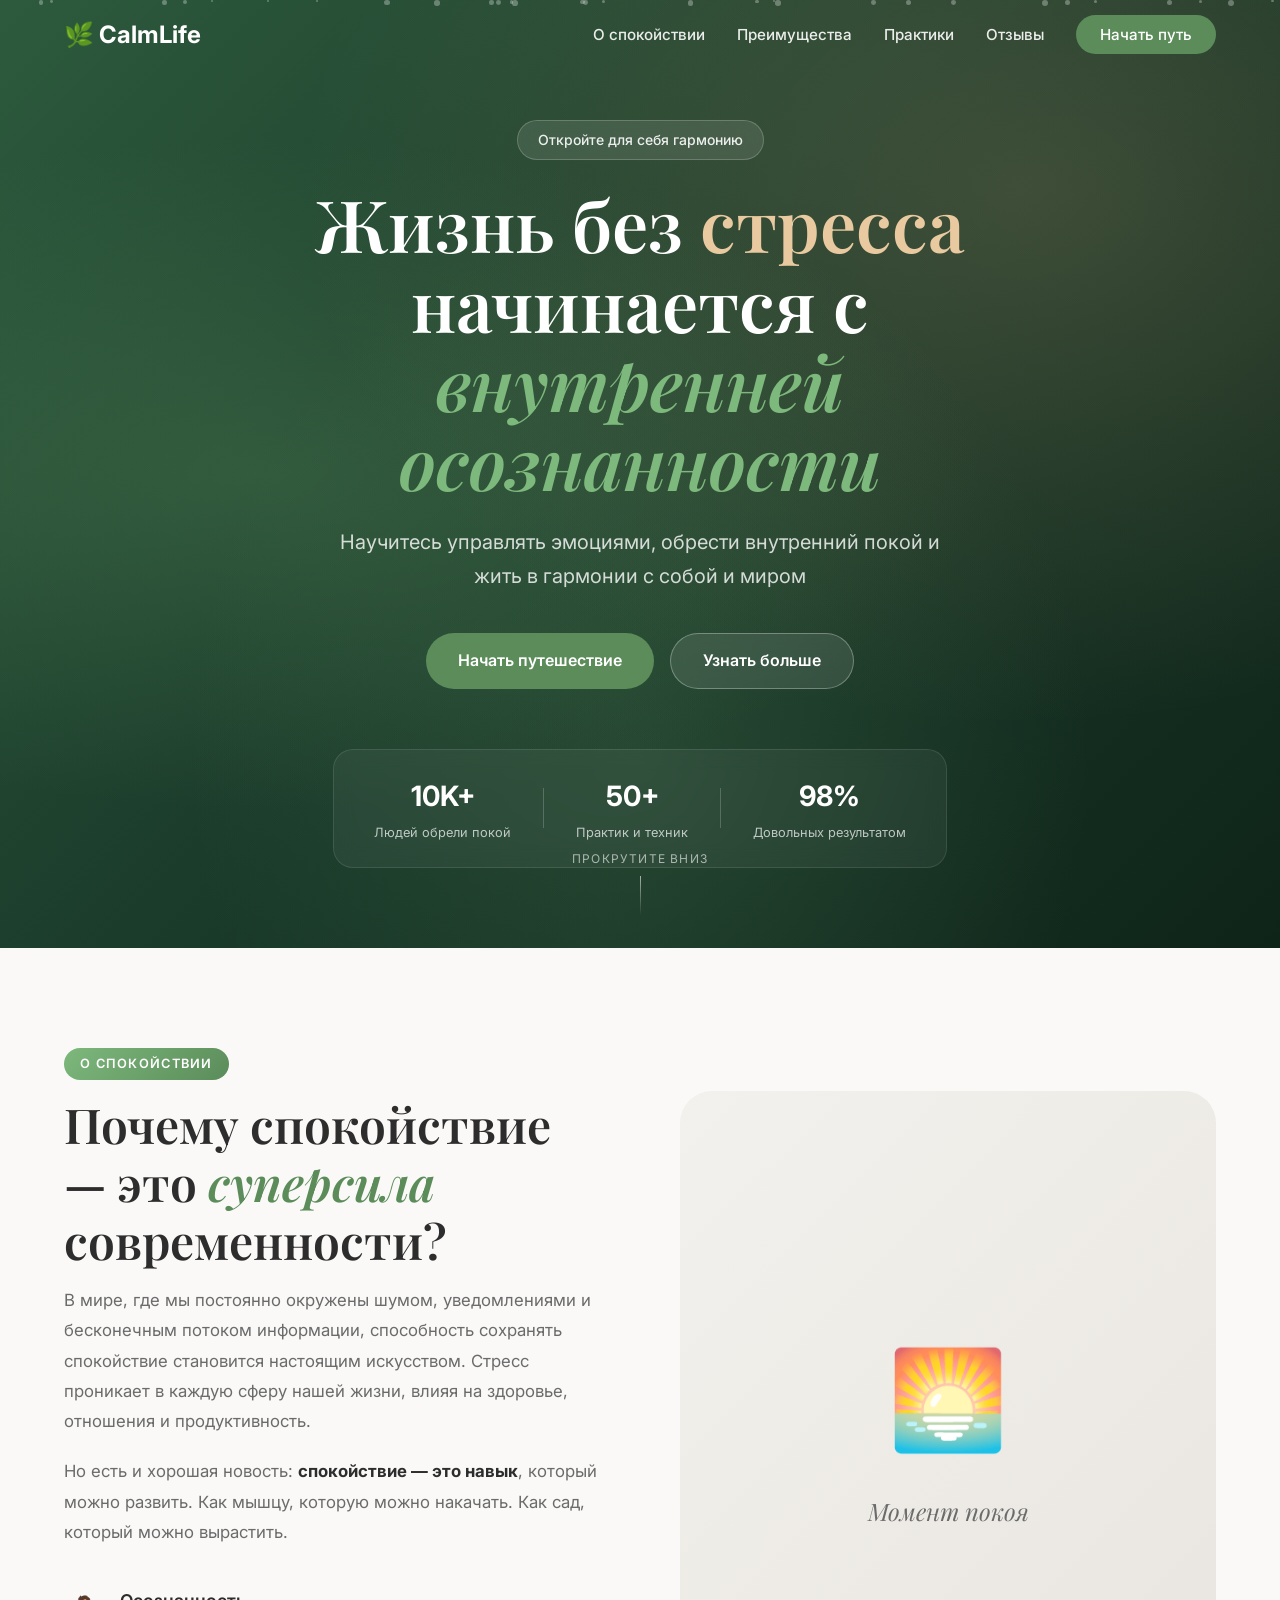
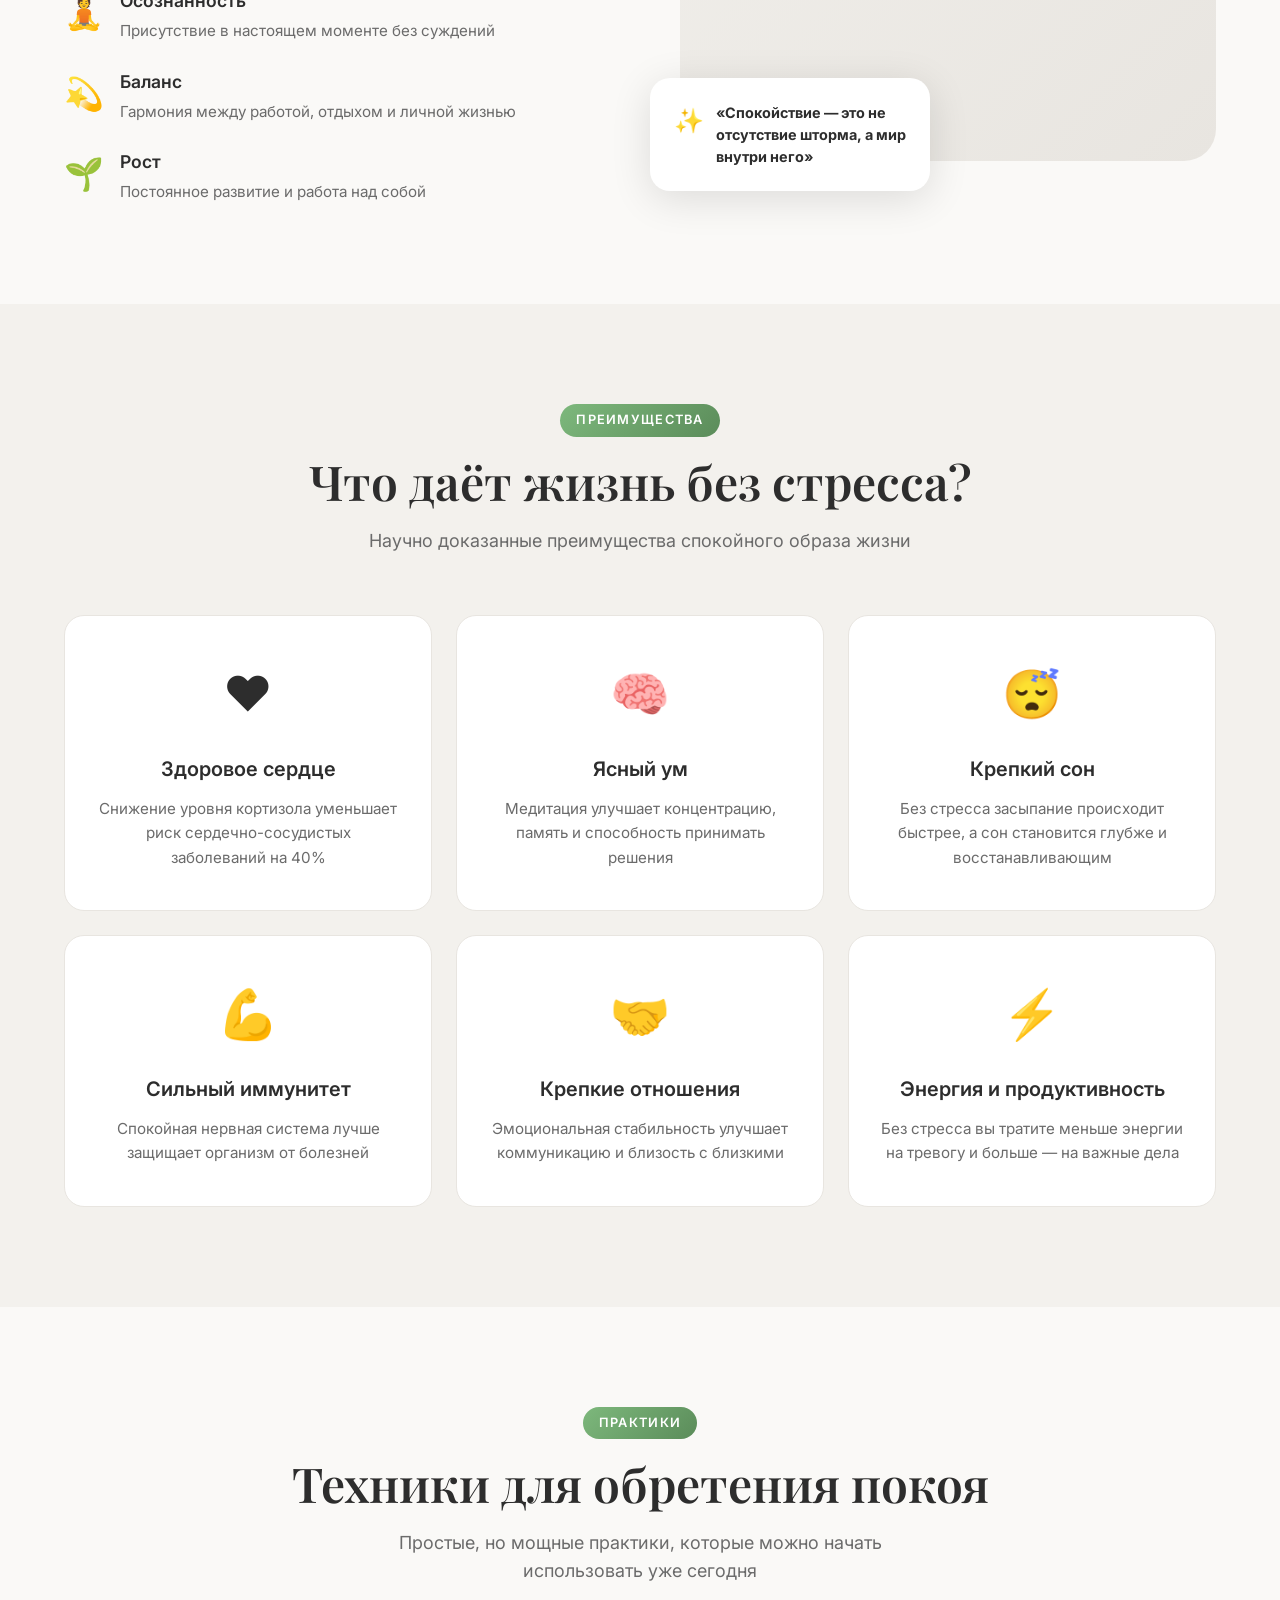
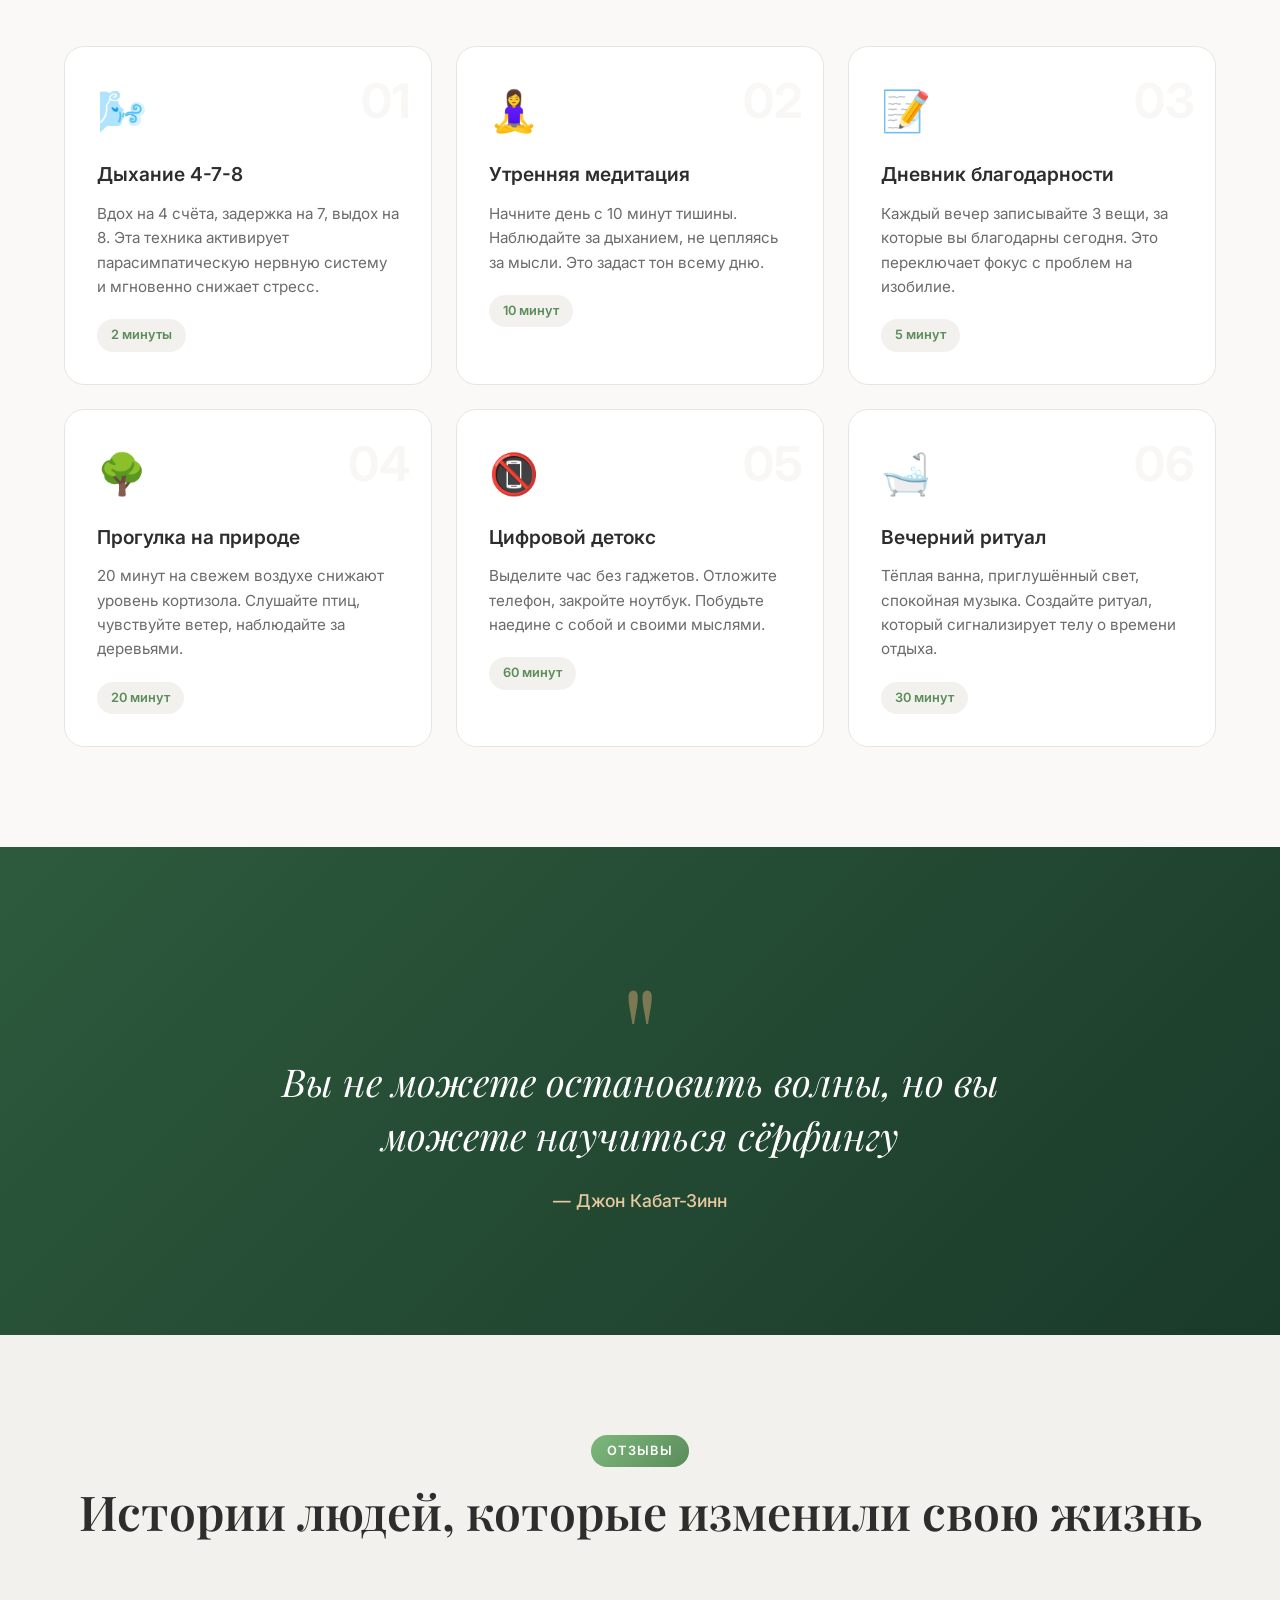
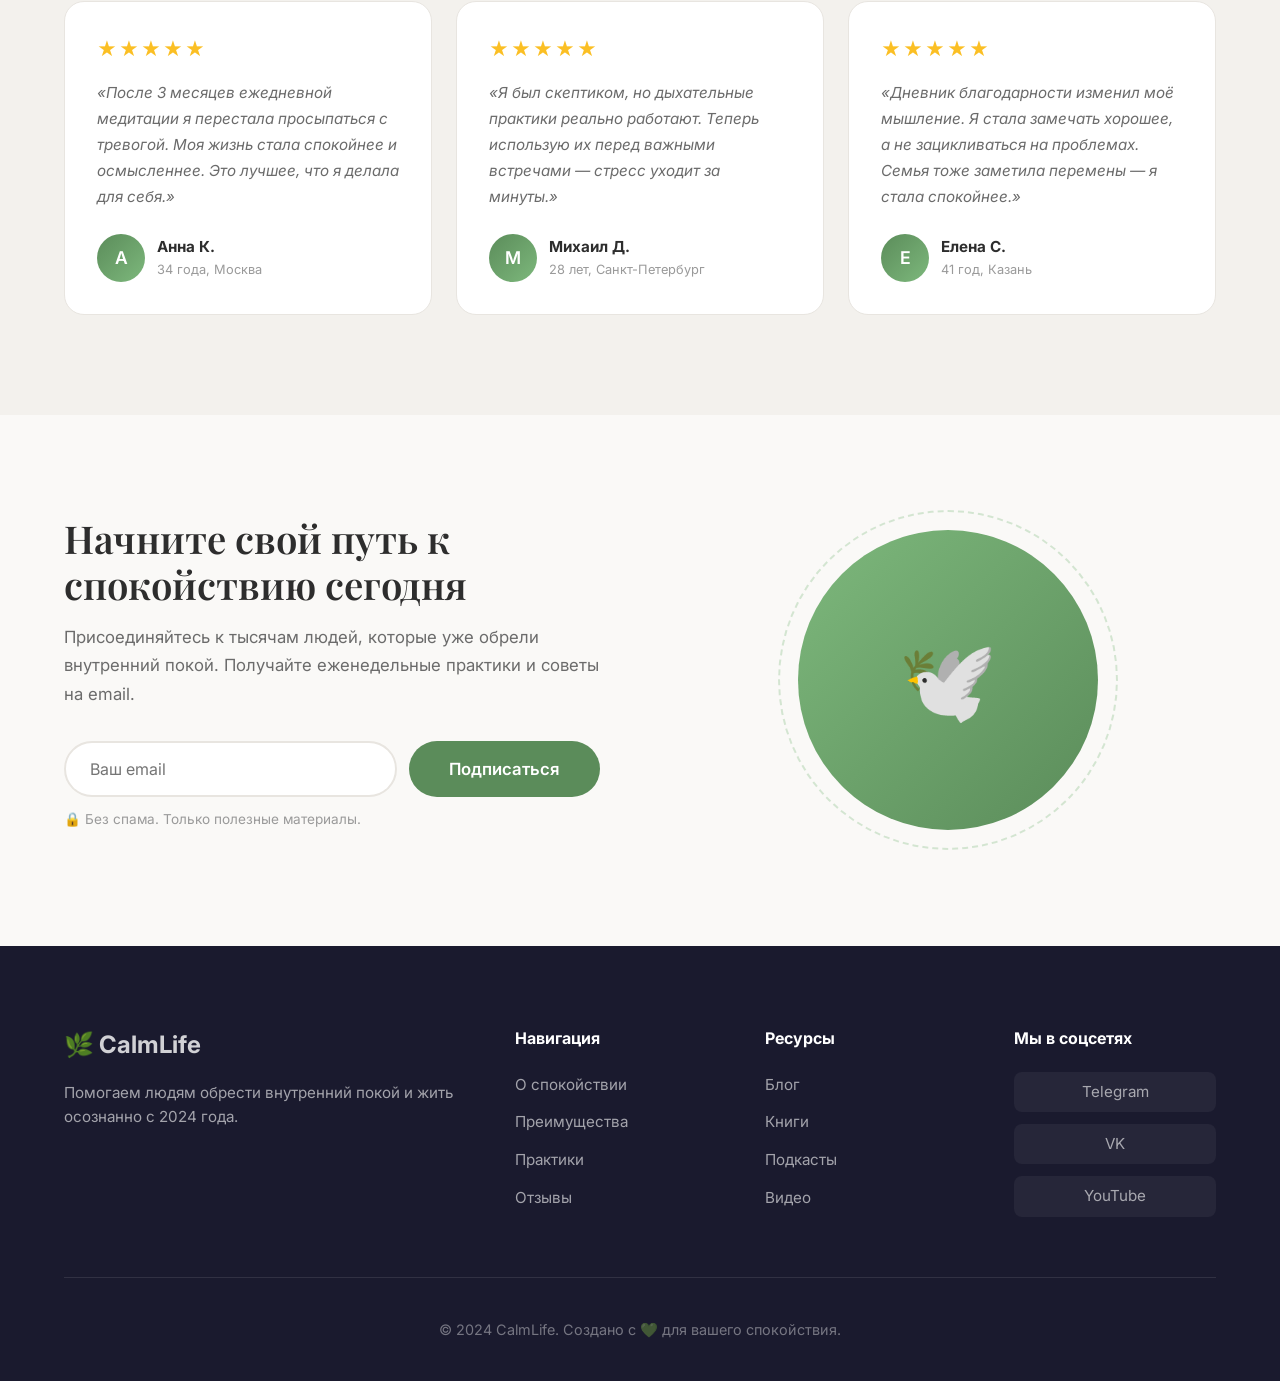
==== index.html @ 8ba7a855 "Initial commit: calm-life landing page" ====
<!DOCTYPE html>
<html lang="ru">
<head>
  <meta charset="UTF-8">
  <meta name="viewport" content="width=device-width, initial-scale=1.0">
  <title>Жизнь без стресса — Путь к спокойствию</title>
  <link rel="preconnect" href="https://fonts.googleapis.com">
  <link rel="preconnect" href="https://fonts.gstatic.com" crossorigin>
  <link href="https://fonts.googleapis.com/css2?family=Inter:wght@300;400;500;600;700&family=Playfair+Display:ital,wght@0,400;0,600;1,400&display=swap" rel="stylesheet">
  <link rel="stylesheet" href="styles.css">
</head>
<body>

  <!-- Hero Section -->
  <header class="hero">
    <div class="hero-bg">
      <div class="hero-gradient"></div>
      <div class="particles" id="particles"></div>
    </div>
    <nav class="nav">
      <div class="nav-container">
        <a href="#" class="nav-logo">🌿 CalmLife</a>
        <ul class="nav-menu">
          <li><a href="#about">О спокойствии</a></li>
          <li><a href="#benefits">Преимущества</a></li>
          <li><a href="#practices">Практики</a></li>
          <li><a href="#testimonials">Отзывы</a></li>
          <li><a href="#contact" class="nav-cta">Начать путь</a></li>
        </ul>
        <button class="nav-toggle" id="navToggle">
          <span></span>
          <span></span>
          <span></span>
        </button>
      </div>
    </nav>
    <div class="hero-content">
      <div class="hero-badge">Откройте для себя гармонию</div>
      <h1 class="hero-title">
        Жизнь без <span class="hero-title-accent">стресса</span><br>
        начинается с <span class="hero-title-italic">внутренней осознанности</span>
      </h1>
      <p class="hero-subtitle">
        Научитесь управлять эмоциями, обрести внутренний покой и жить в гармонии с собой и миром
      </p>
      <div class="hero-actions">
        <a href="#practices" class="btn btn-primary">Начать путешествие</a>
        <a href="#about" class="btn btn-secondary">Узнать больше</a>
      </div>
      <div class="hero-stats">
        <div class="hero-stat">
          <div class="hero-stat-number">10K+</div>
          <div class="hero-stat-label">Людей обрели покой</div>
        </div>
        <div class="hero-stat-divider"></div>
        <div class="hero-stat">
          <div class="hero-stat-number">50+</div>
          <div class="hero-stat-label">Практик и техник</div>
        </div>
        <div class="hero-stat-divider"></div>
        <div class="hero-stat">
          <div class="hero-stat-number">98%</div>
          <div class="hero-stat-label">Довольных результатом</div>
        </div>
      </div>
    </div>
    <div class="hero-scroll">
      <span>Прокрутите вниз</span>
      <div class="hero-scroll-line"></div>
    </div>
  </header>

  <!-- About Section -->
  <section class="section about" id="about">
    <div class="container">
      <div class="about-grid">
        <div class="about-content">
          <div class="section-badge">О спокойствии</div>
          <h2 class="section-title">Почему спокойствие — это <em>суперсила</em> современности?</h2>
          <p class="about-text">
            В мире, где мы постоянно окружены шумом, уведомлениями и бесконечным потоком информации, 
            способность сохранять спокойствие становится настоящим искусством. Стресс проникает в каждую 
            сферу нашей жизни, влияя на здоровье, отношения и продуктивность.
          </p>
          <p class="about-text">
            Но есть и хорошая новость: <strong>спокойствие — это навык</strong>, который можно развить. 
            Как мышцу, которую можно накачать. Как сад, который можно вырастить.
          </p>
          <div class="about-features">
            <div class="about-feature">
              <div class="about-feature-icon">🧘</div>
              <div class="about-feature-text">
                <h4>Осознанность</h4>
                <p>Присутствие в настоящем моменте без суждений</p>
              </div>
            </div>
            <div class="about-feature">
              <div class="about-feature-icon">💫</div>
              <div class="about-feature-text">
                <h4>Баланс</h4>
                <p>Гармония между работой, отдыхом и личной жизнью</p>
              </div>
            </div>
            <div class="about-feature">
              <div class="about-feature-icon">🌱</div>
              <div class="about-feature-text">
                <h4>Рост</h4>
                <p>Постоянное развитие и работа над собой</p>
              </div>
            </div>
          </div>
        </div>
        <div class="about-visual">
          <div class="about-image-placeholder">
            <div class="about-image-inner">
              <span class="about-image-emoji">🌅</span>
              <span class="about-image-text">Момент покоя</span>
            </div>
          </div>
          <div class="about-float-card">
            <div class="about-float-icon">✨</div>
            <div class="about-float-text">
              <strong>«Спокойствие — это не отсутствие шторма, а мир внутри него»</strong>
            </div>
          </div>
        </div>
      </div>
    </div>
  </section>

  <!-- Benefits Section -->
  <section class="section benefits" id="benefits">
    <div class="container">
      <div class="section-header">
        <div class="section-badge">Преимущества</div>
        <h2 class="section-title">Что даёт жизнь без стресса?</h2>
        <p class="section-subtitle">
          Научно доказанные преимущества спокойного образа жизни
        </p>
      </div>
      <div class="benefits-grid">
        <div class="benefit-card">
          <div class="benefit-icon">❤️</div>
          <h3 class="benefit-title">Здоровое сердце</h3>
          <p class="benefit-text">
            Снижение уровня кортизола уменьшает риск сердечно-сосудистых заболеваний на 40%
          </p>
        </div>
        <div class="benefit-card">
          <div class="benefit-icon">🧠</div>
          <h3 class="benefit-title">Ясный ум</h3>
          <p class="benefit-text">
            Медитация улучшает концентрацию, память и способность принимать решения
          </p>
        </div>
        <div class="benefit-card">
          <div class="benefit-icon">😴</div>
          <h3 class="benefit-title">Крепкий сон</h3>
          <p class="benefit-text">
            Без стресса засыпание происходит быстрее, а сон становится глубже и восстанавливающим
          </p>
        </div>
        <div class="benefit-card">
          <div class="benefit-icon">💪</div>
          <h3 class="benefit-title">Сильный иммунитет</h3>
          <p class="benefit-text">
            Спокойная нервная система лучше защищает организм от болезней
          </p>
        </div>
        <div class="benefit-card">
          <div class="benefit-icon">🤝</div>
          <h3 class="benefit-title">Крепкие отношения</h3>
          <p class="benefit-text">
            Эмоциональная стабильность улучшает коммуникацию и близость с близкими
          </p>
        </div>
        <div class="benefit-card">
          <div class="benefit-icon">⚡</div>
          <h3 class="benefit-title">Энергия и продуктивность</h3>
          <p class="benefit-text">
            Без стресса вы тратите меньше энергии на тревогу и больше — на важные дела
          </p>
        </div>
      </div>
    </div>
  </section>

  <!-- Practices Section -->
  <section class="section practices" id="practices">
    <div class="container">
      <div class="section-header">
        <div class="section-badge">Практики</div>
        <h2 class="section-title">Техники для обретения покоя</h2>
        <p class="section-subtitle">
          Простые, но мощные практики, которые можно начать использовать уже сегодня
        </p>
      </div>
      <div class="practices-grid">
        <div class="practice-card">
          <div class="practice-number">01</div>
          <div class="practice-icon">🌬️</div>
          <h3 class="practice-title">Дыхание 4-7-8</h3>
          <p class="practice-text">
            Вдох на 4 счёта, задержка на 7, выдох на 8. 
            Эта техника активирует парасимпатическую нервную систему и мгновенно снижает стресс.
          </p>
          <div class="practice-tag">2 минуты</div>
        </div>
        <div class="practice-card">
          <div class="practice-number">02</div>
          <div class="practice-icon">🧘‍♀️</div>
          <h3 class="practice-title">Утренняя медитация</h3>
          <p class="practice-text">
            Начните день с 10 минут тишины. Наблюдайте за дыханием, не цепляясь за мысли. 
            Это задаст тон всему дню.
          </p>
          <div class="practice-tag">10 минут</div>
        </div>
        <div class="practice-card">
          <div class="practice-number">03</div>
          <div class="practice-icon">📝</div>
          <h3 class="practice-title">Дневник благодарности</h3>
          <p class="practice-text">
            Каждый вечер записывайте 3 вещи, за которые вы благодарны сегодня. 
            Это переключает фокус с проблем на изобилие.
          </p>
          <div class="practice-tag">5 минут</div>
        </div>
        <div class="practice-card">
          <div class="practice-number">04</div>
          <div class="practice-icon">🌳</div>
          <h3 class="practice-title">Прогулка на природе</h3>
          <p class="practice-text">
            20 минут на свежем воздухе снижают уровень кортизола. 
            Слушайте птиц, чувствуйте ветер, наблюдайте за деревьями.
          </p>
          <div class="practice-tag">20 минут</div>
        </div>
        <div class="practice-card">
          <div class="practice-number">05</div>
          <div class="practice-icon">📵</div>
          <h3 class="practice-title">Цифровой детокс</h3>
          <p class="practice-text">
            Выделите час без гаджетов. Отложите телефон, закройте ноутбук. 
            Побудьте наедине с собой и своими мыслями.
          </p>
          <div class="practice-tag">60 минут</div>
        </div>
        <div class="practice-card">
          <div class="practice-number">06</div>
          <div class="practice-icon">🛁</div>
          <h3 class="practice-title">Вечерний ритуал</h3>
          <p class="practice-text">
            Тёплая ванна, приглушённый свет, спокойная музыка. 
            Создайте ритуал, который сигнализирует телу о времени отдыха.
          </p>
          <div class="practice-tag">30 минут</div>
        </div>
      </div>
    </div>
  </section>

  <!-- Quote Section -->
  <section class="section quote-section">
    <div class="container">
      <div class="quote-wrapper">
        <div class="quote-mark">"</div>
        <blockquote class="quote-text">
          Вы не можете остановить волны, но вы можете научиться сёрфингу
        </blockquote>
        <div class="quote-author">— Джон Кабат-Зинн</div>
      </div>
    </div>
  </section>

  <!-- Testimonials Section -->
  <section class="section testimonials" id="testimonials">
    <div class="container">
      <div class="section-header">
        <div class="section-badge">Отзывы</div>
        <h2 class="section-title">Истории людей, которые изменили свою жизнь</h2>
      </div>
      <div class="testimonials-grid">
        <div class="testimonial-card">
          <div class="testimonial-stars">★★★★★</div>
          <p class="testimonial-text">
            «После 3 месяцев ежедневной медитации я перестала просыпаться с тревогой. 
            Моя жизнь стала спокойнее и осмысленнее. Это лучшее, что я делала для себя.»
          </p>
          <div class="testimonial-author">
            <div class="testimonial-avatar">А</div>
            <div class="testimonial-info">
              <strong>Анна К.</strong>
              <span>34 года, Москва</span>
            </div>
          </div>
        </div>
        <div class="testimonial-card">
          <div class="testimonial-stars">★★★★★</div>
          <p class="testimonial-text">
            «Я был скептиком, но дыхательные практики реально работают. 
            Теперь использую их перед важными встречами — стресс уходит за минуты.»
          </p>
          <div class="testimonial-author">
            <div class="testimonial-avatar">М</div>
            <div class="testimonial-info">
              <strong>Михаил Д.</strong>
              <span>28 лет, Санкт-Петербург</span>
            </div>
          </div>
        </div>
        <div class="testimonial-card">
          <div class="testimonial-stars">★★★★★</div>
          <p class="testimonial-text">
            «Дневник благодарности изменил моё мышление. Я стала замечать хорошее, 
            а не зацикливаться на проблемах. Семья тоже заметила перемены — я стала спокойнее.»
          </p>
          <div class="testimonial-author">
            <div class="testimonial-avatar">Е</div>
            <div class="testimonial-info">
              <strong>Елена С.</strong>
              <span>41 год, Казань</span>
            </div>
          </div>
        </div>
      </div>
    </div>
  </section>

  <!-- CTA Section -->
  <section class="section cta" id="contact">
    <div class="container">
      <div class="cta-wrapper">
        <div class="cta-content">
          <h2 class="cta-title">Начните свой путь к спокойствию сегодня</h2>
          <p class="cta-text">
            Присоединяйтесь к тысячам людей, которые уже обрели внутренний покой. 
            Получайте еженедельные практики и советы на email.
          </p>
          <form class="cta-form" id="ctaForm">
            <div class="cta-input-group">
              <input type="email" placeholder="Ваш email" required class="cta-input" id="ctaEmail">
              <button type="submit" class="btn btn-primary btn-large">Подписаться</button>
            </div>
            <p class="cta-note">🔒 Без спама. Только полезные материалы.</p>
          </form>
          <div class="cta-success" id="ctaSuccess">
            ✅ Спасибо! Проверьте вашу почту.
          </div>
        </div>
        <div class="cta-visual">
          <div class="cta-circle">
            <div class="cta-circle-inner">🕊️</div>
          </div>
        </div>
      </div>
    </div>
  </section>

  <!-- Footer -->
  <footer class="footer">
    <div class="container">
      <div class="footer-grid">
        <div class="footer-brand">
          <div class="footer-logo">🌿 CalmLife</div>
          <p class="footer-desc">
            Помогаем людям обрести внутренний покой и жить осознанно с 2024 года.
          </p>
        </div>
        <div class="footer-links">
          <h4>Навигация</h4>
          <ul>
            <li><a href="#about">О спокойствии</a></li>
            <li><a href="#benefits">Преимущества</a></li>
            <li><a href="#practices">Практики</a></li>
            <li><a href="#testimonials">Отзывы</a></li>
          </ul>
        </div>
        <div class="footer-links">
          <h4>Ресурсы</h4>
          <ul>
            <li><a href="#">Блог</a></li>
            <li><a href="#">Книги</a></li>
            <li><a href="#">Подкасты</a></li>
            <li><a href="#">Видео</a></li>
          </ul>
        </div>
        <div class="footer-social">
          <h4>Мы в соцсетях</h4>
          <div class="footer-social-links">
            <a href="#" class="social-link">Telegram</a>
            <a href="#" class="social-link">VK</a>
            <a href="#" class="social-link">YouTube</a>
          </div>
        </div>
      </div>
      <div class="footer-bottom">
        <p>© 2024 CalmLife. Создано с 💚 для вашего спокойствия.</p>
      </div>
    </div>
  </footer>

  <script src="script.js"></script>
</body>
</html>
---- styles.css ----
/* ========================================
   CSS Variables & Reset
   ======================================== */
:root {
  --color-bg: #faf9f7;
  --color-bg-alt: #f3f1ed;
  --color-bg-dark: #1a1a2e;
  --color-primary: #5b8c5a;
  --color-primary-light: #7db87c;
  --color-primary-dark: #3d6b3c;
  --color-accent: #d4a574;
  --color-accent-light: #e8c9a0;
  --color-text: #2d2d2d;
  --color-text-light: #6b6b6b;
  --color-text-lighter: #9a9a9a;
  --color-white: #ffffff;
  --color-border: #e8e5e0;
  --shadow-sm: 0 2px 8px rgba(0, 0, 0, 0.06);
  --shadow-md: 0 4px 20px rgba(0, 0, 0, 0.08);
  --shadow-lg: 0 8px 40px rgba(0, 0, 0, 0.12);
  --shadow-xl: 0 20px 60px rgba(0, 0, 0, 0.15);
  --radius-sm: 8px;
  --radius-md: 12px;
  --radius-lg: 20px;
  --radius-xl: 32px;
  --transition: 0.3s cubic-bezier(0.4, 0, 0.2, 1);
  --font-sans: 'Inter', -apple-system, BlinkMacSystemFont, sans-serif;
  --font-serif: 'Playfair Display', Georgia, serif;
}

*, *::before, *::after {
  margin: 0;
  padding: 0;
  box-sizing: border-box;
}

html {
  scroll-behavior: smooth;
  font-size: 16px;
}

body {
  font-family: var(--font-sans);
  color: var(--color-text);
  background: var(--color-bg);
  line-height: 1.6;
  overflow-x: hidden;
  -webkit-font-smoothing: antialiased;
  -moz-osx-font-smoothing: grayscale;
}

a {
  text-decoration: none;
  color: inherit;
  transition: var(--transition);
}

ul {
  list-style: none;
}

img {
  max-width: 100%;
  display: block;
}

/* ========================================
   Utility Classes
   ======================================== */
.container {
  max-width: 1200px;
  margin: 0 auto;
  padding: 0 24px;
}

.section {
  padding: 100px 0;
}

.section-badge {
  display: inline-block;
  padding: 6px 16px;
  background: linear-gradient(135deg, var(--color-primary-light), var(--color-primary));
  color: var(--color-white);
  border-radius: 100px;
  font-size: 0.8rem;
  font-weight: 600;
  text-transform: uppercase;
  letter-spacing: 0.1em;
  margin-bottom: 16px;
}

.section-title {
  font-family: var(--font-serif);
  font-size: clamp(2rem, 4vw, 3rem);
  font-weight: 600;
  line-height: 1.2;
  margin-bottom: 16px;
  color: var(--color-text);
}

.section-title em {
  font-style: italic;
  color: var(--color-primary);
}

.section-subtitle {
  font-size: 1.125rem;
  color: var(--color-text-light);
  max-width: 600px;
  margin: 0 auto;
}

.section-header {
  text-align: center;
  margin-bottom: 60px;
}

/* ========================================
   Navigation
   ======================================== */
.nav {
  position: fixed;
  top: 0;
  left: 0;
  right: 0;
  z-index: 1000;
  padding: 16px 0;
  transition: var(--transition);
}

.nav.scrolled {
  background: rgba(255, 255, 255, 0.95);
  backdrop-filter: blur(10px);
  box-shadow: var(--shadow-sm);
  padding: 12px 0;
}

.nav-container {
  max-width: 1200px;
  margin: 0 auto;
  padding: 0 24px;
  display: flex;
  align-items: center;
  justify-content: space-between;
}

.nav-logo {
  font-size: 1.5rem;
  font-weight: 700;
  color: var(--color-white);
  transition: var(--transition);
}

.nav.scrolled .nav-logo {
  color: var(--color-text);
}

.nav-menu {
  display: flex;
  align-items: center;
  gap: 32px;
}

.nav-menu a {
  color: rgba(255, 255, 255, 0.9);
  font-weight: 500;
  font-size: 0.95rem;
  position: relative;
}

.nav.scrolled .nav-menu a {
  color: var(--color-text);
}

.nav-menu a::after {
  content: '';
  position: absolute;
  bottom: -4px;
  left: 0;
  width: 0;
  height: 2px;
  background: var(--color-primary);
  transition: var(--transition);
}

.nav-menu a:hover::after {
  width: 100%;
}

.nav-cta {
  padding: 10px 24px !important;
  background: var(--color-primary);
  border-radius: 100px;
  color: var(--color-white) !important;
}

.nav-cta:hover {
  background: var(--color-primary-dark);
}

.nav-cta::after {
  display: none !important;
}

.nav-toggle {
  display: none;
  flex-direction: column;
  gap: 5px;
  background: none;
  border: none;
  cursor: pointer;
  padding: 8px;
}

.nav-toggle span {
  width: 24px;
  height: 2px;
  background: var(--color-white);
  transition: var(--transition);
}

.nav.scrolled .nav-toggle span {
  background: var(--color-text);
}

/* ========================================
   Hero Section
   ======================================== */
.hero {
  min-height: 100vh;
  display: flex;
  flex-direction: column;
  position: relative;
  overflow: hidden;
}

.hero-bg {
  position: absolute;
  inset: 0;
  background: linear-gradient(135deg, #2d5a3d 0%, #1a3a2a 50%, #0f2419 100%);
  z-index: -2;
}

.hero-gradient {
  position: absolute;
  inset: 0;
  background: 
    radial-gradient(ellipse at 20% 50%, rgba(91, 140, 90, 0.3) 0%, transparent 50%),
    radial-gradient(ellipse at 80% 20%, rgba(212, 165, 116, 0.2) 0%, transparent 50%),
    radial-gradient(ellipse at 50% 80%, rgba(125, 184, 124, 0.15) 0%, transparent 50%);
  z-index: -1;
}

.particles {
  position: absolute;
  inset: 0;
  overflow: hidden;
  z-index: -1;
}

.particle {
  position: absolute;
  width: 4px;
  height: 4px;
  background: rgba(255, 255, 255, 0.3);
  border-radius: 50%;
  animation: float 20s infinite linear;
}

@keyframes float {
  0% {
    transform: translateY(100vh) rotate(0deg);
    opacity: 0;
  }
  10% {
    opacity: 1;
  }
  90% {
    opacity: 1;
  }
  100% {
    transform: translateY(-100vh) rotate(720deg);
    opacity: 0;
  }
}

.hero-content {
  flex: 1;
  display: flex;
  flex-direction: column;
  align-items: center;
  justify-content: center;
  text-align: center;
  padding: 120px 24px 80px;
  max-width: 900px;
  margin: 0 auto;
}

.hero-badge {
  display: inline-block;
  padding: 8px 20px;
  background: rgba(255, 255, 255, 0.1);
  border: 1px solid rgba(255, 255, 255, 0.2);
  border-radius: 100px;
  color: rgba(255, 255, 255, 0.9);
  font-size: 0.875rem;
  font-weight: 500;
  margin-bottom: 24px;
  backdrop-filter: blur(10px);
}

.hero-title {
  font-family: var(--font-serif);
  font-size: clamp(2.5rem, 6vw, 4.5rem);
  font-weight: 600;
  line-height: 1.1;
  color: var(--color-white);
  margin-bottom: 24px;
}

.hero-title-accent {
  color: var(--color-accent-light);
}

.hero-title-italic {
  font-style: italic;
  color: var(--color-primary-light);
}

.hero-subtitle {
  font-size: clamp(1rem, 2vw, 1.25rem);
  color: rgba(255, 255, 255, 0.8);
  max-width: 600px;
  margin-bottom: 40px;
  line-height: 1.7;
}

.hero-actions {
  display: flex;
  gap: 16px;
  margin-bottom: 60px;
  flex-wrap: wrap;
  justify-content: center;
}

.btn {
  display: inline-flex;
  align-items: center;
  justify-content: center;
  padding: 14px 32px;
  border-radius: 100px;
  font-weight: 600;
  font-size: 1rem;
  cursor: pointer;
  transition: var(--transition);
  border: none;
  font-family: var(--font-sans);
}

.btn-primary {
  background: var(--color-primary);
  color: var(--color-white);
}

.btn-primary:hover {
  background: var(--color-primary-dark);
  transform: translateY(-2px);
  box-shadow: 0 10px 30px rgba(91, 140, 90, 0.3);
}

.btn-secondary {
  background: rgba(255, 255, 255, 0.1);
  color: var(--color-white);
  border: 1px solid rgba(255, 255, 255, 0.3);
  backdrop-filter: blur(10px);
}

.btn-secondary:hover {
  background: rgba(255, 255, 255, 0.2);
  transform: translateY(-2px);
}

.btn-large {
  padding: 16px 40px;
  font-size: 1.05rem;
}

.hero-stats {
  display: flex;
  align-items: center;
  gap: 32px;
  padding: 24px 40px;
  background: rgba(255, 255, 255, 0.05);
  border: 1px solid rgba(255, 255, 255, 0.1);
  border-radius: var(--radius-lg);
  backdrop-filter: blur(10px);
}

.hero-stat {
  text-align: center;
}

.hero-stat-number {
  font-size: 1.75rem;
  font-weight: 700;
  color: var(--color-white);
  margin-bottom: 4px;
}

.hero-stat-label {
  font-size: 0.8rem;
  color: rgba(255, 255, 255, 0.7);
}

.hero-stat-divider {
  width: 1px;
  height: 40px;
  background: rgba(255, 255, 255, 0.2);
}

.hero-scroll {
  position: absolute;
  bottom: 32px;
  left: 50%;
  transform: translateX(-50%);
  display: flex;
  flex-direction: column;
  align-items: center;
  gap: 8px;
  color: rgba(255, 255, 255, 0.6);
  font-size: 0.75rem;
  text-transform: uppercase;
  letter-spacing: 0.1em;
}

.hero-scroll-line {
  width: 1px;
  height: 40px;
  background: linear-gradient(to bottom, rgba(255, 255, 255, 0.6), transparent);
  animation: scrollPulse 2s infinite;
}

@keyframes scrollPulse {
  0%, 100% {
    opacity: 0.3;
    transform: scaleY(0.8);
  }
  50% {
    opacity: 1;
    transform: scaleY(1);
  }
}

/* ========================================
   About Section
   ======================================== */
.about {
  background: var(--color-bg);
}

.about-grid {
  display: grid;
  grid-template-columns: 1fr 1fr;
  gap: 80px;
  align-items: center;
}

.about-text {
  font-size: 1.05rem;
  color: var(--color-text-light);
  margin-bottom: 20px;
  line-height: 1.8;
}

.about-text strong {
  color: var(--color-text);
}

.about-features {
  display: flex;
  flex-direction: column;
  gap: 24px;
  margin-top: 40px;
}

.about-feature {
  display: flex;
  gap: 16px;
  align-items: flex-start;
}

.about-feature-icon {
  font-size: 2rem;
  flex-shrink: 0;
}

.about-feature-text h4 {
  font-size: 1.1rem;
  font-weight: 600;
  margin-bottom: 4px;
}

.about-feature-text p {
  color: var(--color-text-light);
  font-size: 0.95rem;
}

.about-visual {
  position: relative;
}

.about-image-placeholder {
  aspect-ratio: 4/5;
  background: linear-gradient(135deg, var(--color-bg-alt), var(--color-border));
  border-radius: var(--radius-xl);
  overflow: hidden;
  display: flex;
  align-items: center;
  justify-content: center;
}

.about-image-inner {
  text-align: center;
}

.about-image-emoji {
  font-size: 6rem;
  display: block;
  margin-bottom: 16px;
}

.about-image-text {
  font-family: var(--font-serif);
  font-size: 1.5rem;
  color: var(--color-text-light);
  font-style: italic;
}

.about-float-card {
  position: absolute;
  bottom: -30px;
  left: -30px;
  background: var(--color-white);
  padding: 24px;
  border-radius: var(--radius-lg);
  box-shadow: var(--shadow-lg);
  display: flex;
  gap: 12px;
  align-items: flex-start;
  max-width: 280px;
}

.about-float-icon {
  font-size: 1.5rem;
  flex-shrink: 0;
}

.about-float-text {
  font-size: 0.9rem;
  line-height: 1.5;
  color: var(--color-text);
}

/* ========================================
   Benefits Section
   ======================================== */
.benefits {
  background: var(--color-bg-alt);
}

.benefits-grid {
  display: grid;
  grid-template-columns: repeat(3, 1fr);
  gap: 24px;
}

.benefit-card {
  background: var(--color-white);
  padding: 40px 32px;
  border-radius: var(--radius-lg);
  text-align: center;
  transition: var(--transition);
  border: 1px solid var(--color-border);
}

.benefit-card:hover {
  transform: translateY(-8px);
  box-shadow: var(--shadow-lg);
  border-color: var(--color-primary-light);
}

.benefit-icon {
  font-size: 3rem;
  margin-bottom: 20px;
}

.benefit-title {
  font-size: 1.25rem;
  font-weight: 600;
  margin-bottom: 12px;
}

.benefit-text {
  color: var(--color-text-light);
  font-size: 0.95rem;
  line-height: 1.6;
}

/* ========================================
   Practices Section
   ======================================== */
.practices {
  background: var(--color-bg);
}

.practices-grid {
  display: grid;
  grid-template-columns: repeat(3, 1fr);
  gap: 24px;
}

.practice-card {
  background: var(--color-white);
  padding: 32px;
  border-radius: var(--radius-lg);
  border: 1px solid var(--color-border);
  transition: var(--transition);
  position: relative;
  overflow: hidden;
}

.practice-card::before {
  content: '';
  position: absolute;
  top: 0;
  left: 0;
  right: 0;
  height: 4px;
  background: linear-gradient(90deg, var(--color-primary), var(--color-accent));
  opacity: 0;
  transition: var(--transition);
}

.practice-card:hover {
  transform: translateY(-8px);
  box-shadow: var(--shadow-lg);
}

.practice-card:hover::before {
  opacity: 1;
}

.practice-number {
  position: absolute;
  top: 16px;
  right: 20px;
  font-size: 3rem;
  font-weight: 700;
  color: var(--color-bg-alt);
  opacity: 0.5;
}

.practice-icon {
  font-size: 2.5rem;
  margin-bottom: 16px;
}

.practice-title {
  font-size: 1.2rem;
  font-weight: 600;
  margin-bottom: 12px;
}

.practice-text {
  color: var(--color-text-light);
  font-size: 0.95rem;
  line-height: 1.6;
  margin-bottom: 20px;
}

.practice-tag {
  display: inline-block;
  padding: 6px 14px;
  background: var(--color-bg-alt);
  border-radius: 100px;
  font-size: 0.8rem;
  font-weight: 600;
  color: var(--color-primary);
}

/* ========================================
   Quote Section
   ======================================== */
.quote-section {
  background: linear-gradient(135deg, #2d5a3d 0%, #1a3a2a 100%);
  padding: 120px 0;
}

.quote-wrapper {
  text-align: center;
  position: relative;
  max-width: 800px;
  margin: 0 auto;
}

.quote-mark {
  font-family: var(--font-serif);
  font-size: 8rem;
  color: var(--color-accent);
  line-height: 1;
  opacity: 0.5;
  margin-bottom: -40px;
}

.quote-text {
  font-family: var(--font-serif);
  font-size: clamp(1.5rem, 3vw, 2.5rem);
  color: var(--color-white);
  font-style: italic;
  line-height: 1.4;
  margin-bottom: 24px;
}

.quote-author {
  color: var(--color-accent-light);
  font-size: 1.1rem;
  font-weight: 500;
}

/* ========================================
   Testimonials Section
   ======================================== */
.testimonials {
  background: var(--color-bg-alt);
}

.testimonials-grid {
  display: grid;
  grid-template-columns: repeat(3, 1fr);
  gap: 24px;
}

.testimonial-card {
  background: var(--color-white);
  padding: 32px;
  border-radius: var(--radius-lg);
  border: 1px solid var(--color-border);
  transition: var(--transition);
}

.testimonial-card:hover {
  box-shadow: var(--shadow-md);
}

.testimonial-stars {
  color: #fbbf24;
  font-size: 1.2rem;
  margin-bottom: 16px;
  letter-spacing: 2px;
}

.testimonial-text {
  color: var(--color-text-light);
  font-size: 0.95rem;
  line-height: 1.7;
  margin-bottom: 24px;
  font-style: italic;
}

.testimonial-author {
  display: flex;
  align-items: center;
  gap: 12px;
}

.testimonial-avatar {
  width: 48px;
  height: 48px;
  border-radius: 50%;
  background: linear-gradient(135deg, var(--color-primary), var(--color-primary-light));
  display: flex;
  align-items: center;
  justify-content: center;
  color: var(--color-white);
  font-weight: 600;
  font-size: 1.1rem;
}

.testimonial-info {
  display: flex;
  flex-direction: column;
}

.testimonial-info strong {
  font-size: 0.95rem;
}

.testimonial-info span {
  font-size: 0.8rem;
  color: var(--color-text-lighter);
}

/* ========================================
   CTA Section
   ======================================== */
.cta {
  background: var(--color-bg);
}

.cta-wrapper {
  display: grid;
  grid-template-columns: 1fr 1fr;
  gap: 80px;
  align-items: center;
}

.cta-title {
  font-family: var(--font-serif);
  font-size: clamp(1.75rem, 3vw, 2.5rem);
  font-weight: 600;
  margin-bottom: 16px;
  line-height: 1.2;
}

.cta-text {
  color: var(--color-text-light);
  font-size: 1.05rem;
  line-height: 1.7;
  margin-bottom: 32px;
}

.cta-form {
  margin-bottom: 16px;
}

.cta-input-group {
  display: flex;
  gap: 12px;
}

.cta-input {
  flex: 1;
  padding: 16px 24px;
  border: 2px solid var(--color-border);
  border-radius: 100px;
  font-size: 1rem;
  font-family: var(--font-sans);
  transition: var(--transition);
  background: var(--color-white);
}

.cta-input:focus {
  outline: none;
  border-color: var(--color-primary);
}

.cta-note {
  font-size: 0.85rem;
  color: var(--color-text-lighter);
  margin-top: 12px;
}

.cta-success {
  display: none;
  padding: 16px 24px;
  background: #dcfce7;
  color: #166534;
  border-radius: var(--radius-md);
  font-weight: 500;
}

.cta-success.show {
  display: block;
}

.cta-visual {
  display: flex;
  align-items: center;
  justify-content: center;
}

.cta-circle {
  width: 300px;
  height: 300px;
  border-radius: 50%;
  background: linear-gradient(135deg, var(--color-primary-light), var(--color-primary));
  display: flex;
  align-items: center;
  justify-content: center;
  position: relative;
  animation: pulse 4s infinite;
}

.cta-circle::before {
  content: '';
  position: absolute;
  inset: -20px;
  border-radius: 50%;
  border: 2px dashed var(--color-primary-light);
  opacity: 0.3;
  animation: spin 30s linear infinite;
}

.cta-circle-inner {
  font-size: 5rem;
}

@keyframes pulse {
  0%, 100% {
    transform: scale(1);
  }
  50% {
    transform: scale(1.05);
  }
}

@keyframes spin {
  from {
    transform: rotate(0deg);
  }
  to {
    transform: rotate(360deg);
  }
}

/* ========================================
   Footer
   ======================================== */
.footer {
  background: var(--color-bg-dark);
  color: rgba(255, 255, 255, 0.8);
  padding: 80px 0 40px;
}

.footer-grid {
  display: grid;
  grid-template-columns: 2fr 1fr 1fr 1fr;
  gap: 48px;
  margin-bottom: 60px;
}

.footer-logo {
  font-size: 1.5rem;
  font-weight: 700;
  margin-bottom: 16px;
}

.footer-desc {
  font-size: 0.95rem;
  line-height: 1.6;
  color: rgba(255, 255, 255, 0.6);
}

.footer-links h4 {
  color: var(--color-white);
  font-size: 1rem;
  margin-bottom: 20px;
}

.footer-links ul {
  display: flex;
  flex-direction: column;
  gap: 12px;
}

.footer-links a {
  color: rgba(255, 255, 255, 0.6);
  font-size: 0.95rem;
}

.footer-links a:hover {
  color: var(--color-primary-light);
}

.footer-social h4 {
  color: var(--color-white);
  font-size: 1rem;
  margin-bottom: 20px;
}

.footer-social-links {
  display: flex;
  flex-direction: column;
  gap: 12px;
}

.social-link {
  color: rgba(255, 255, 255, 0.6);
  font-size: 0.95rem;
  padding: 8px 16px;
  background: rgba(255, 255, 255, 0.05);
  border-radius: var(--radius-sm);
  text-align: center;
}

.social-link:hover {
  background: rgba(255, 255, 255, 0.1);
  color: var(--color-primary-light);
}

.footer-bottom {
  padding-top: 40px;
  border-top: 1px solid rgba(255, 255, 255, 0.1);
  text-align: center;
  color: rgba(255, 255, 255, 0.4);
  font-size: 0.9rem;
}

/* ========================================
   Responsive Design
   ======================================== */
@media (max-width: 1024px) {
  .about-grid {
    gap: 48px;
  }
  
  .benefits-grid,
  .practices-grid,
  .testimonials-grid {
    grid-template-columns: repeat(2, 1fr);
  }
  
  .cta-wrapper {
    gap: 48px;
  }
  
  .footer-grid {
    grid-template-columns: repeat(2, 1fr);
  }
}

@media (max-width: 768px) {
  .section {
    padding: 80px 0;
  }
  
  .nav-menu {
    position: fixed;
    top: 0;
    right: -100%;
    width: 280px;
    height: 100vh;
    background: var(--color-white);
    flex-direction: column;
    padding: 80px 32px 32px;
    gap: 24px;
    transition: var(--transition);
    box-shadow: var(--shadow-xl);
  }
  
  .nav-menu.active {
    right: 0;
  }
  
  .nav-menu a {
    color: var(--color-text) !important;
    font-size: 1.1rem;
  }
  
  .nav-toggle {
    display: flex;
  }
  
  .about-grid {
    grid-template-columns: 1fr;
    gap: 40px;
  }
  
  .about-visual {
    order: -1;
  }
  
  .about-float-card {
    bottom: -20px;
    left: 20px;
  }
  
  .benefits-grid,
  .practices-grid,
  .testimonials-grid {
    grid-template-columns: 1fr;
  }
  
  .hero-stats {
    flex-direction: column;
    gap: 16px;
    padding: 24px;
  }
  
  .hero-stat-divider {
    width: 40px;
    height: 1px;
  }
  
  .cta-wrapper {
    grid-template-columns: 1fr;
    gap: 40px;
  }
  
  .cta-visual {
    order: -1;
  }
  
  .cta-circle {
    width: 200px;
    height: 200px;
  }
  
  .cta-input-group {
    flex-direction: column;
  }
  
  .footer-grid {
    grid-template-columns: 1fr;
    gap: 32px;
  }
}

@media (max-width: 480px) {
  .hero-actions {
    flex-direction: column;
    width: 100%;
  }
  
  .btn {
    width: 100%;
  }
  
  .hero-title {
    font-size: 2rem;
  }
}

/* ========================================
   Animations on Scroll
   ======================================== */
.fade-in {
  opacity: 0;
  transform: translateY(30px);
  transition: opacity 0.6s ease, transform 0.6s ease;
}

.fade-in.visible {
  opacity: 1;
  transform: translateY(0);
}

.fade-in-left {
  opacity: 0;
  transform: translateX(-30px);
  transition: opacity 0.6s ease, transform 0.6s ease;
}

.fade-in-left.visible {
  opacity: 1;
  transform: translateX(0);
}

.fade-in-right {
  opacity: 0;
  transform: translateX(30px);
  transition: opacity 0.6s ease, transform 0.6s ease;
}

.fade-in-right.visible {
  opacity: 1;
  transform: translateX(0);
}
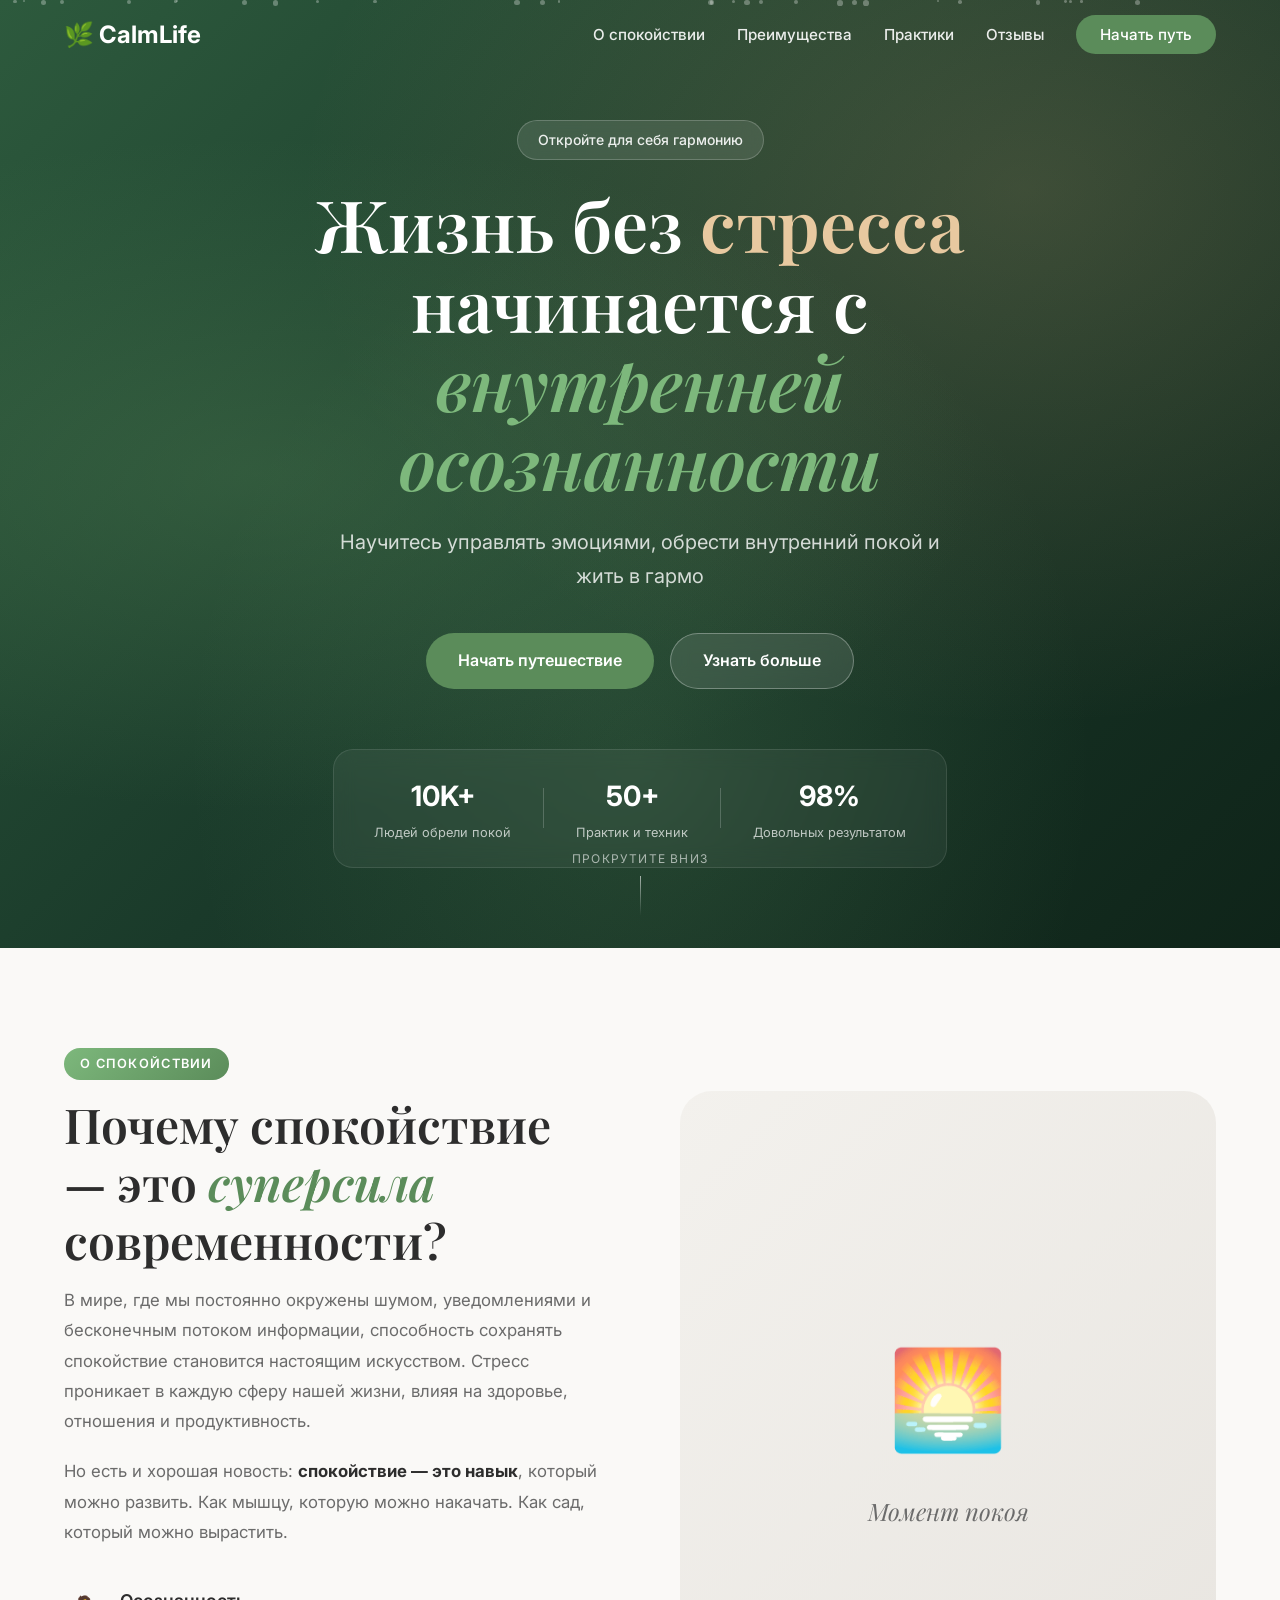
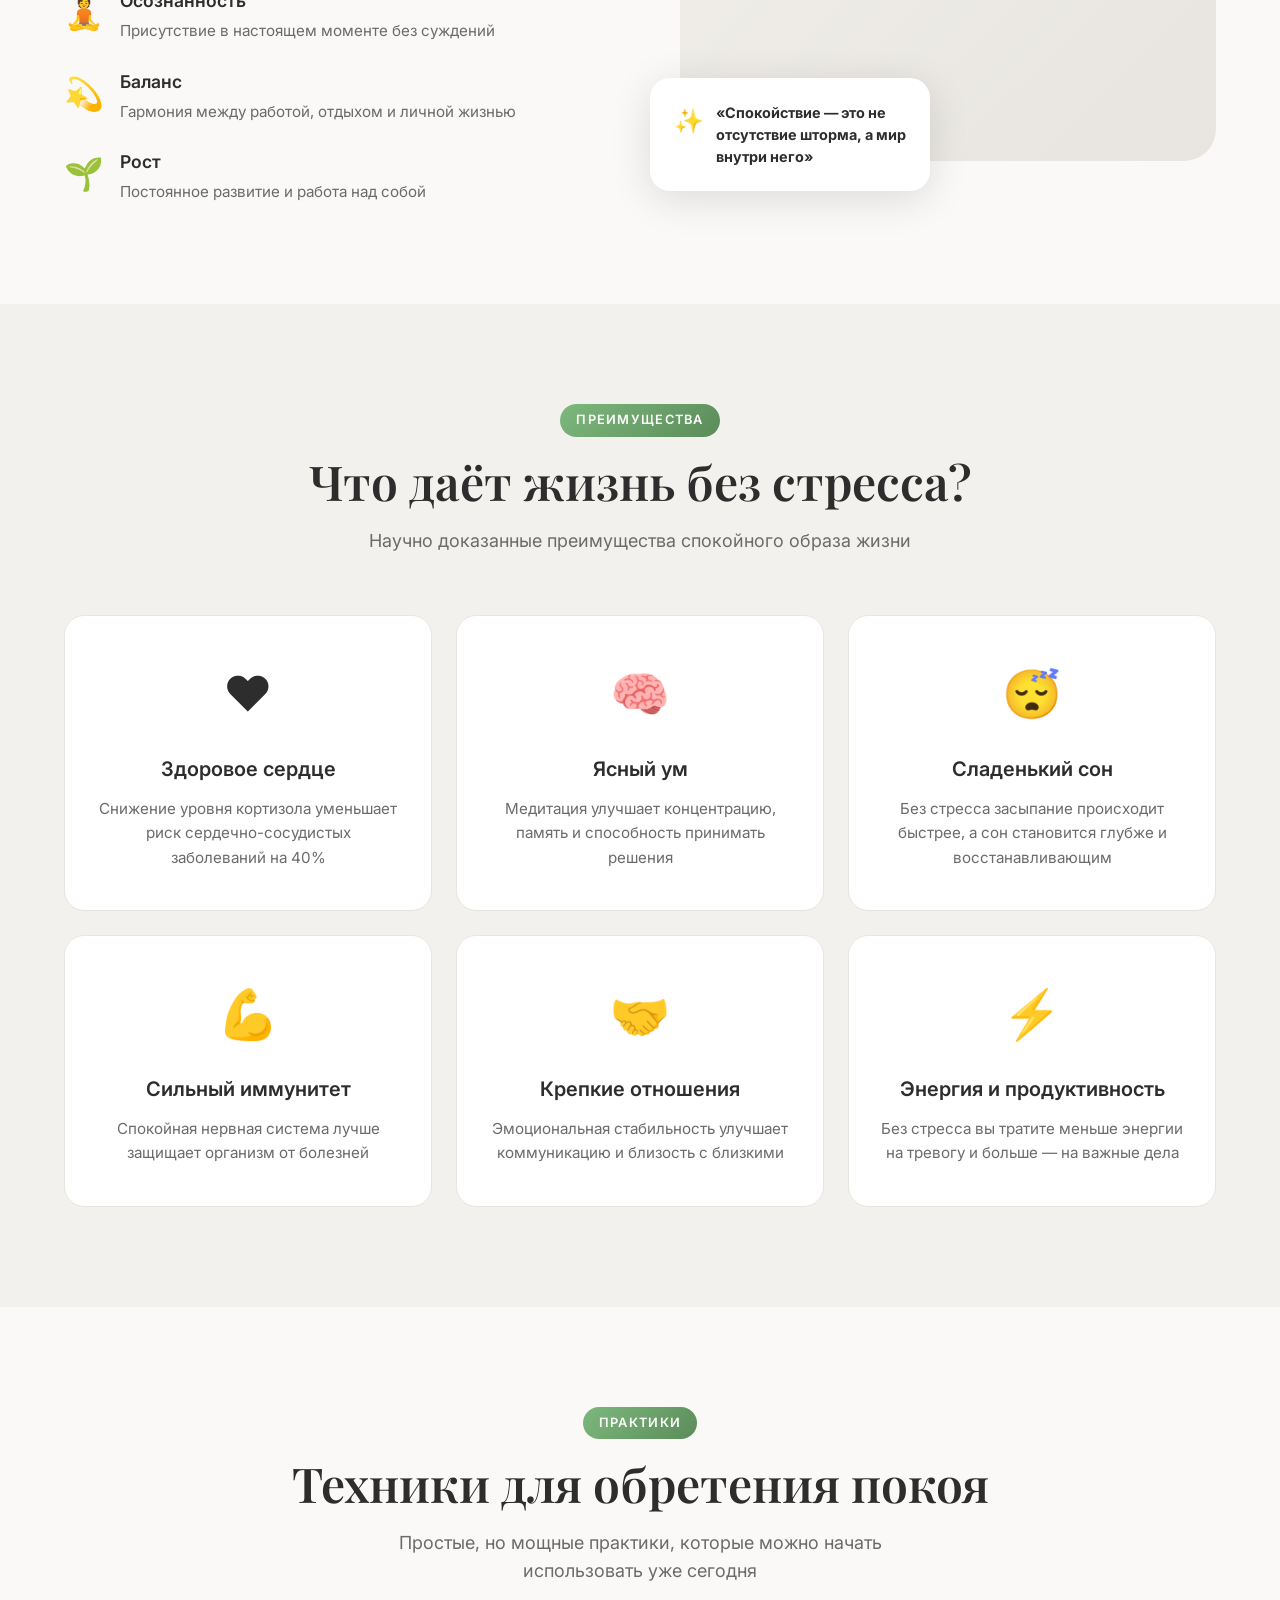
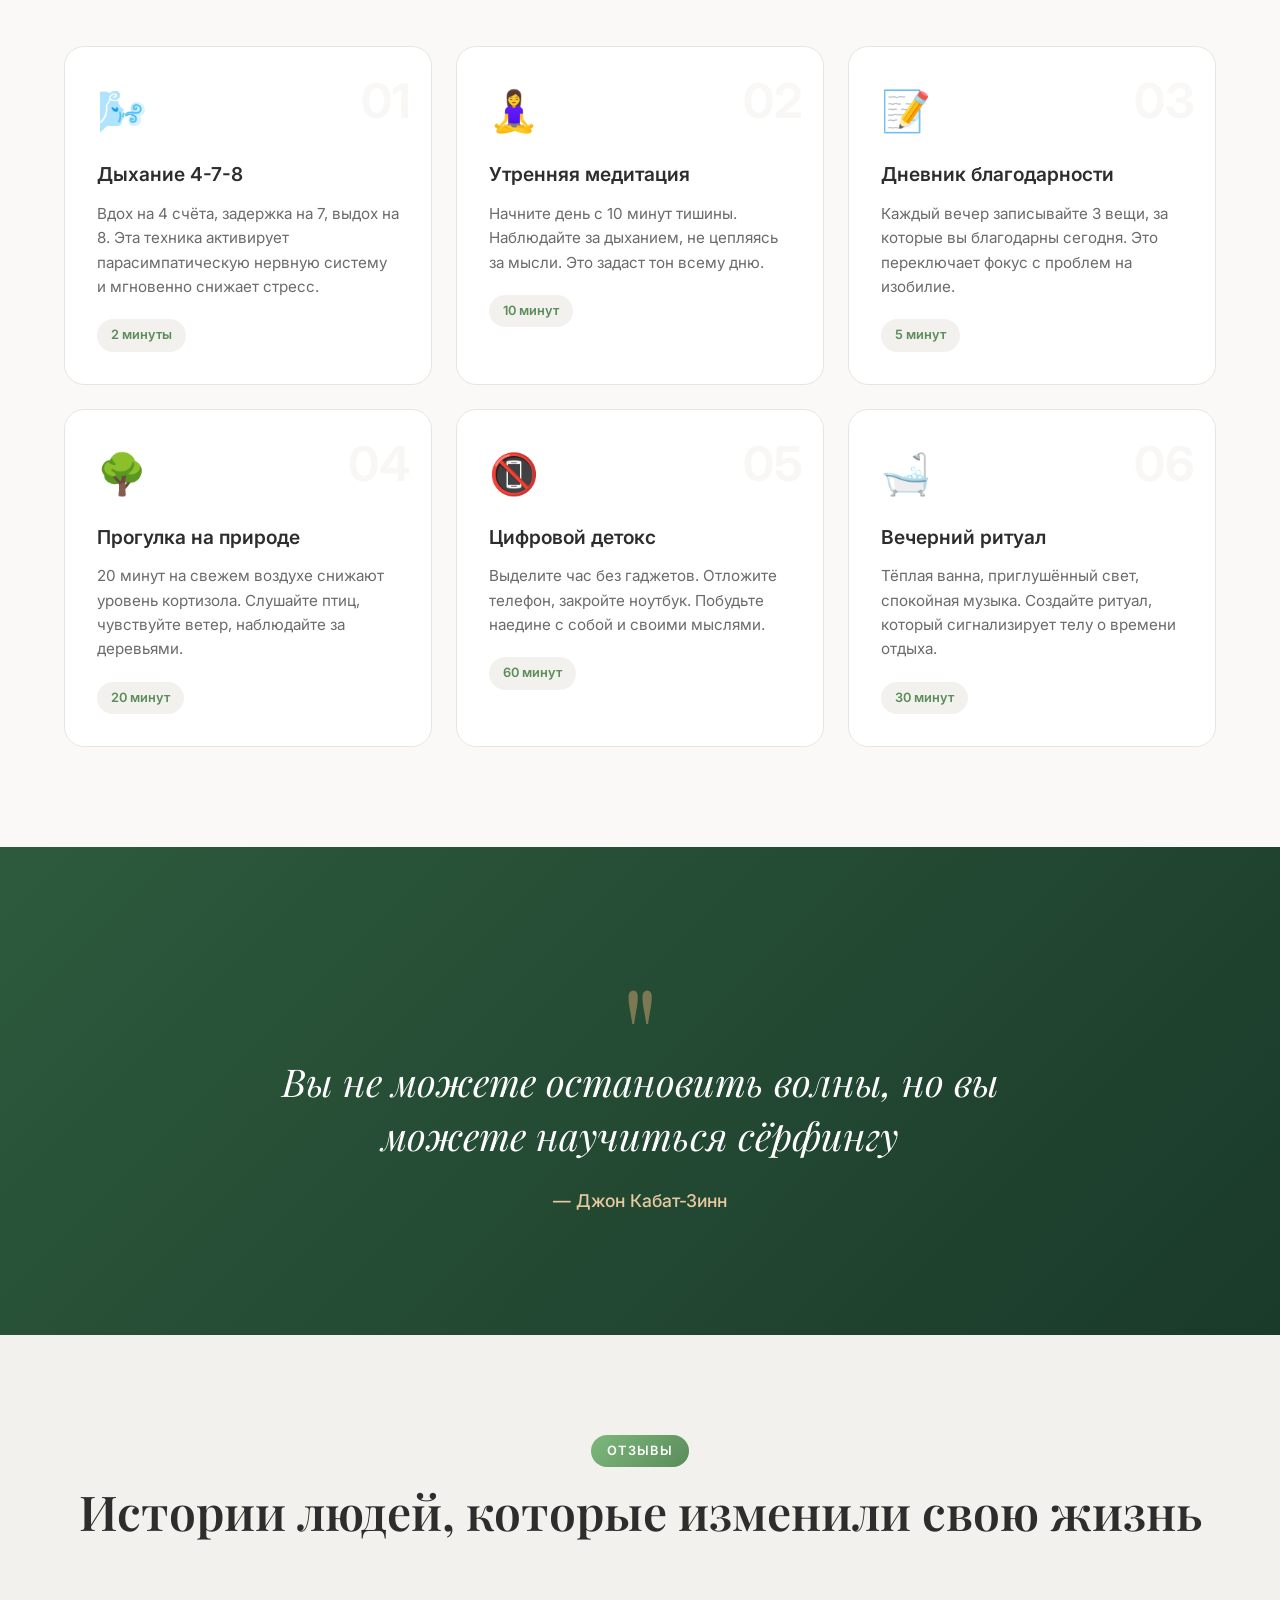
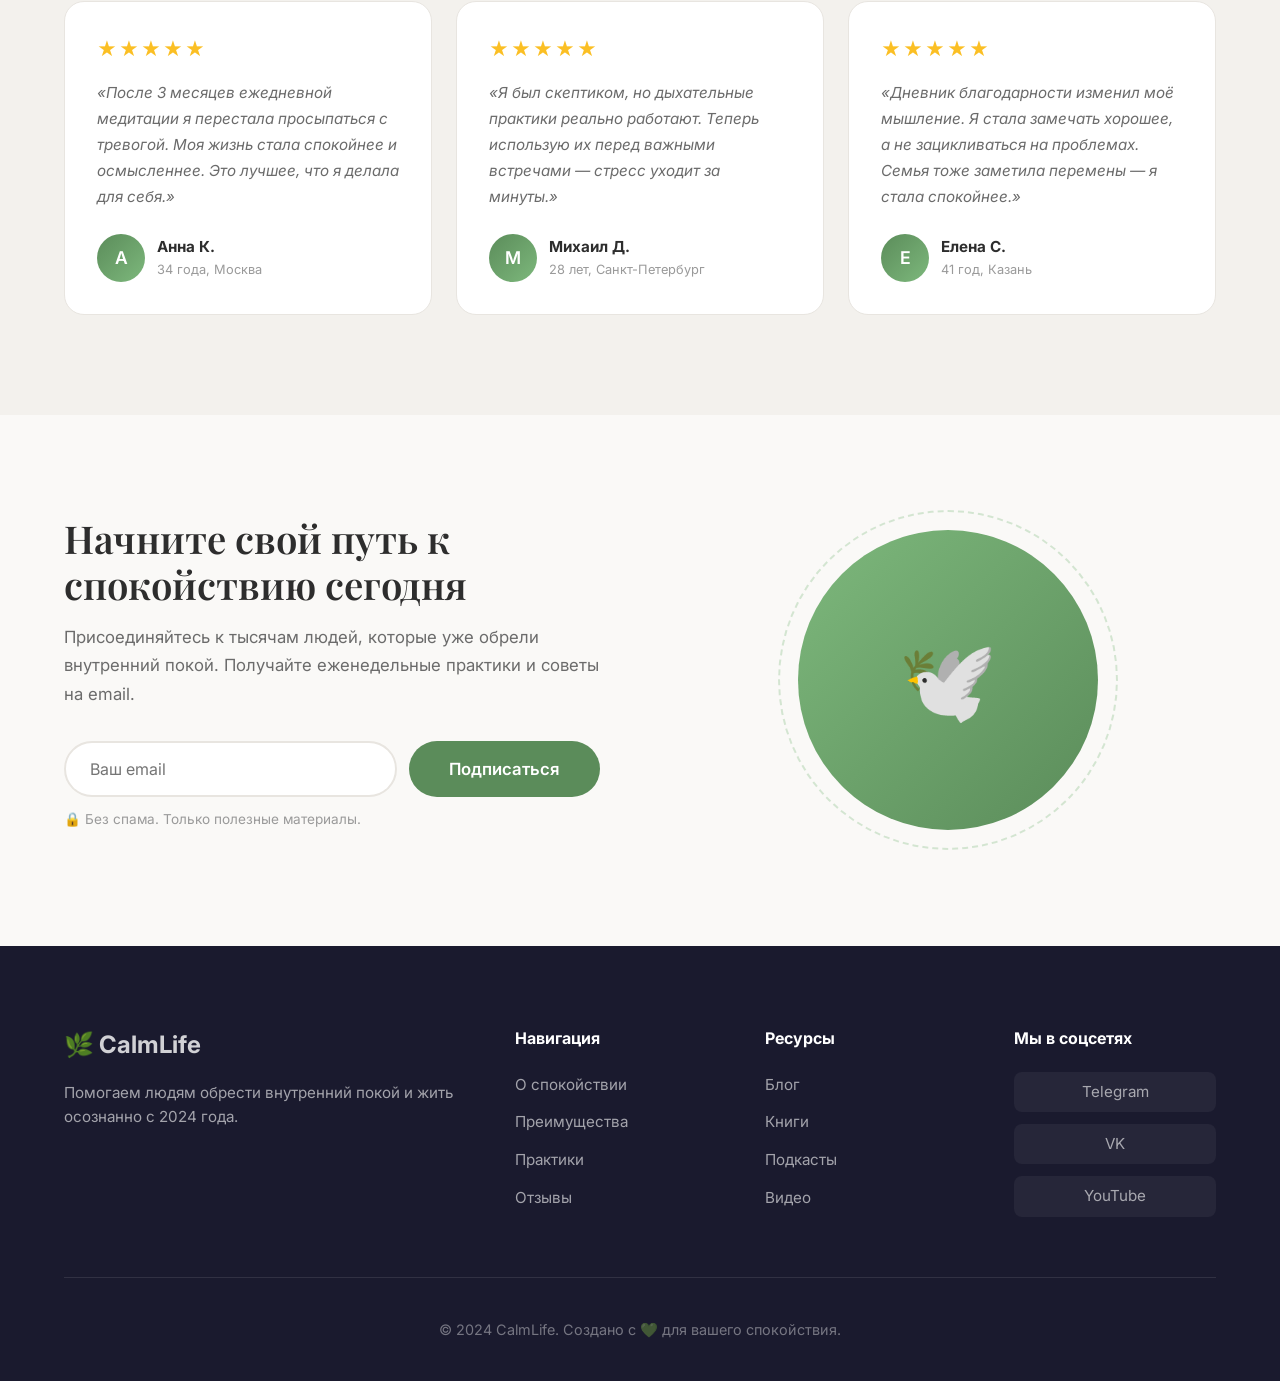
==== commit 805bc3e6: "add: favicon" ====
--- a/index.html
+++ b/index.html
@@ -3,6 +3,7 @@
 <head>
   <meta charset="UTF-8">
   <meta name="viewport" content="width=device-width, initial-scale=1.0">
+  <link rel="icon" href="data:image/svg+xml,<svg xmlns=%22http://www.w3.org/2000/svg%22 viewBox=%220 0 100 100%22><text y=%22.9em%22 font-size=%2290%22>🌿</text></svg>">
   <title>Жизнь без стресса — Путь к спокойствию</title>
   <link rel="preconnect" href="https://fonts.googleapis.com">
   <link rel="preconnect" href="https://fonts.gstatic.com" crossorigin>
@@ -38,7 +39,9 @@
       <div class="hero-badge">Откройте для себя гармонию</div>
       <h1 class="hero-title">
         Жизнь без <span class="hero-title-accent">стресса</span><br>
-        начинается с <span class="hero-title-italic">внутренней осознанности</span>
+        начинается с <span class="hero-title-italic">внутренней осознанности
+
+        </span>
       </h1>
       <p class="hero-subtitle">
         Научитесь управлять эмоциями, обрести внутренний покой и жить в гармонии с собой и миром
@@ -155,7 +158,7 @@
         </div>
         <div class="benefit-card">
           <div class="benefit-icon">😴</div>
-          <h3 class="benefit-title">Крепкий сон</h3>
+          <h3 class="benefit-title">Сладенький сон</h3>
           <p class="benefit-text">
             Без стресса засыпание происходит быстрее, а сон становится глубже и восстанавливающим
           </p>
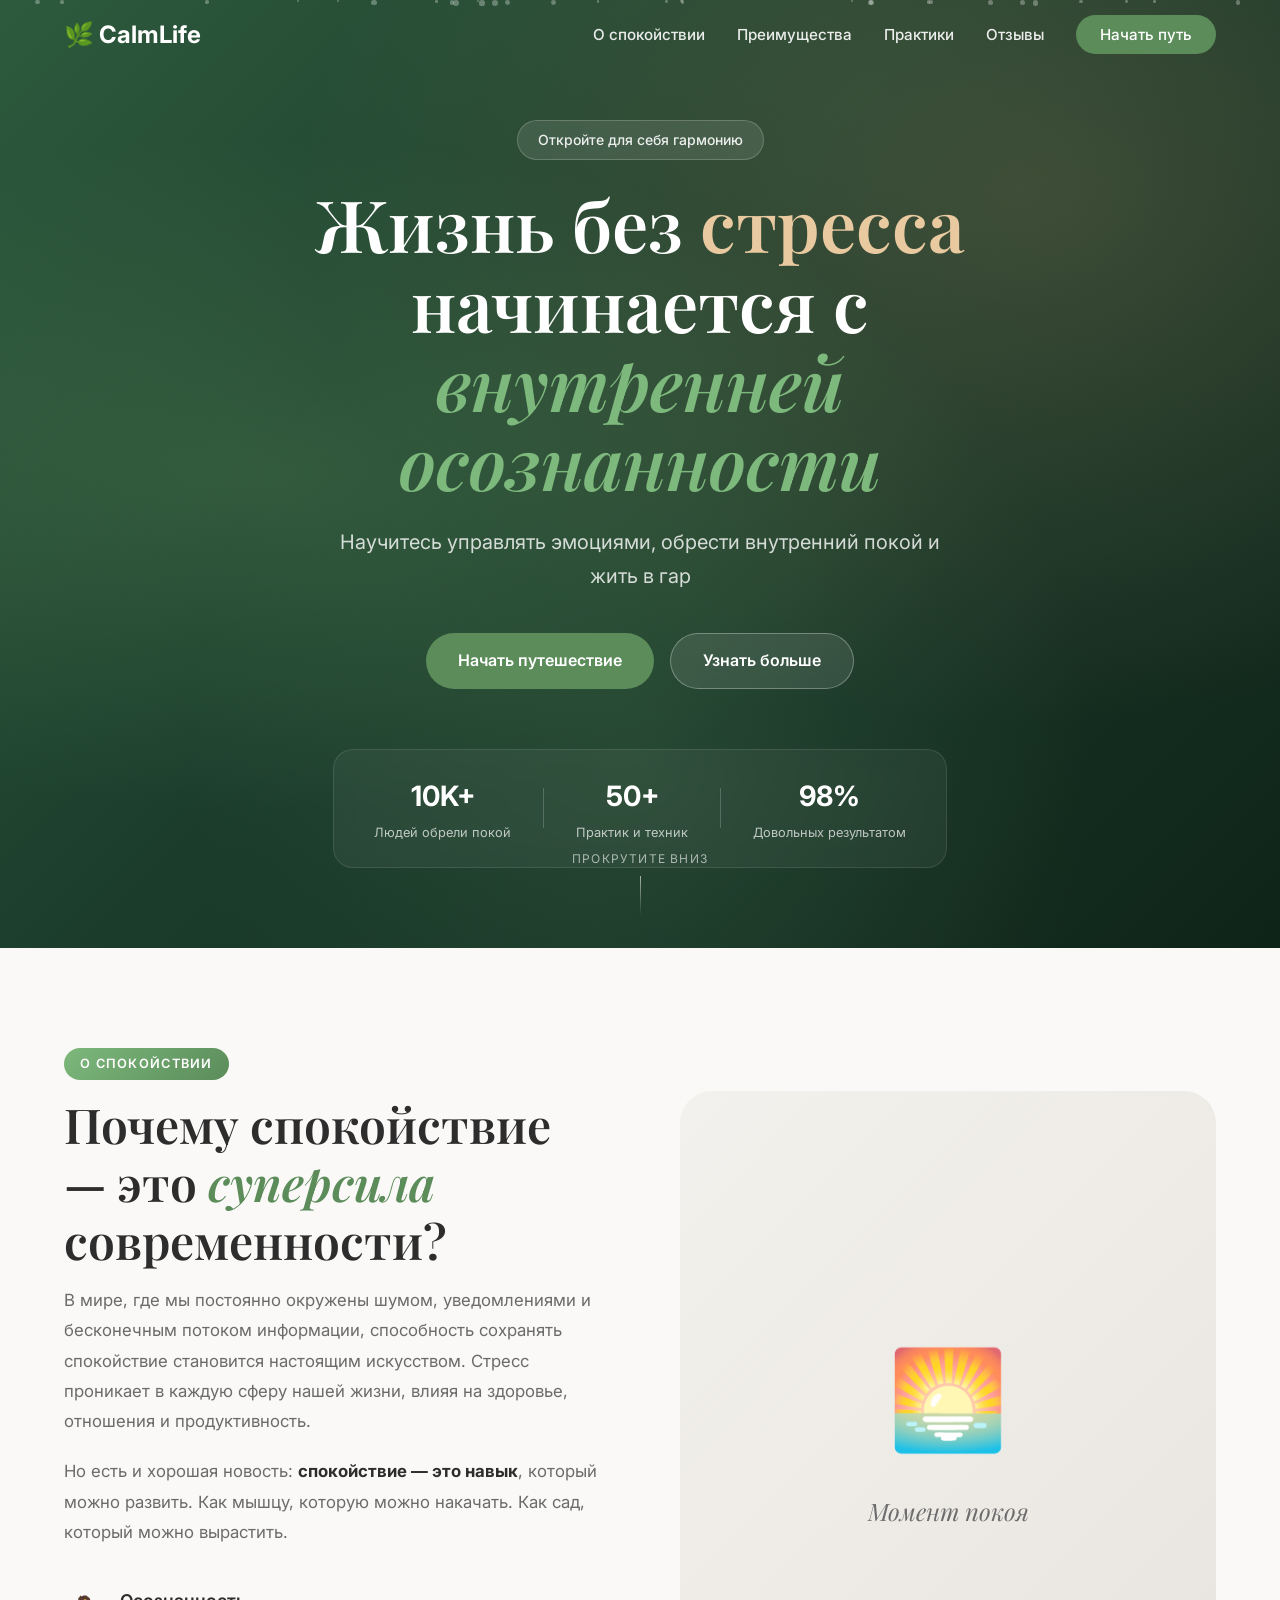
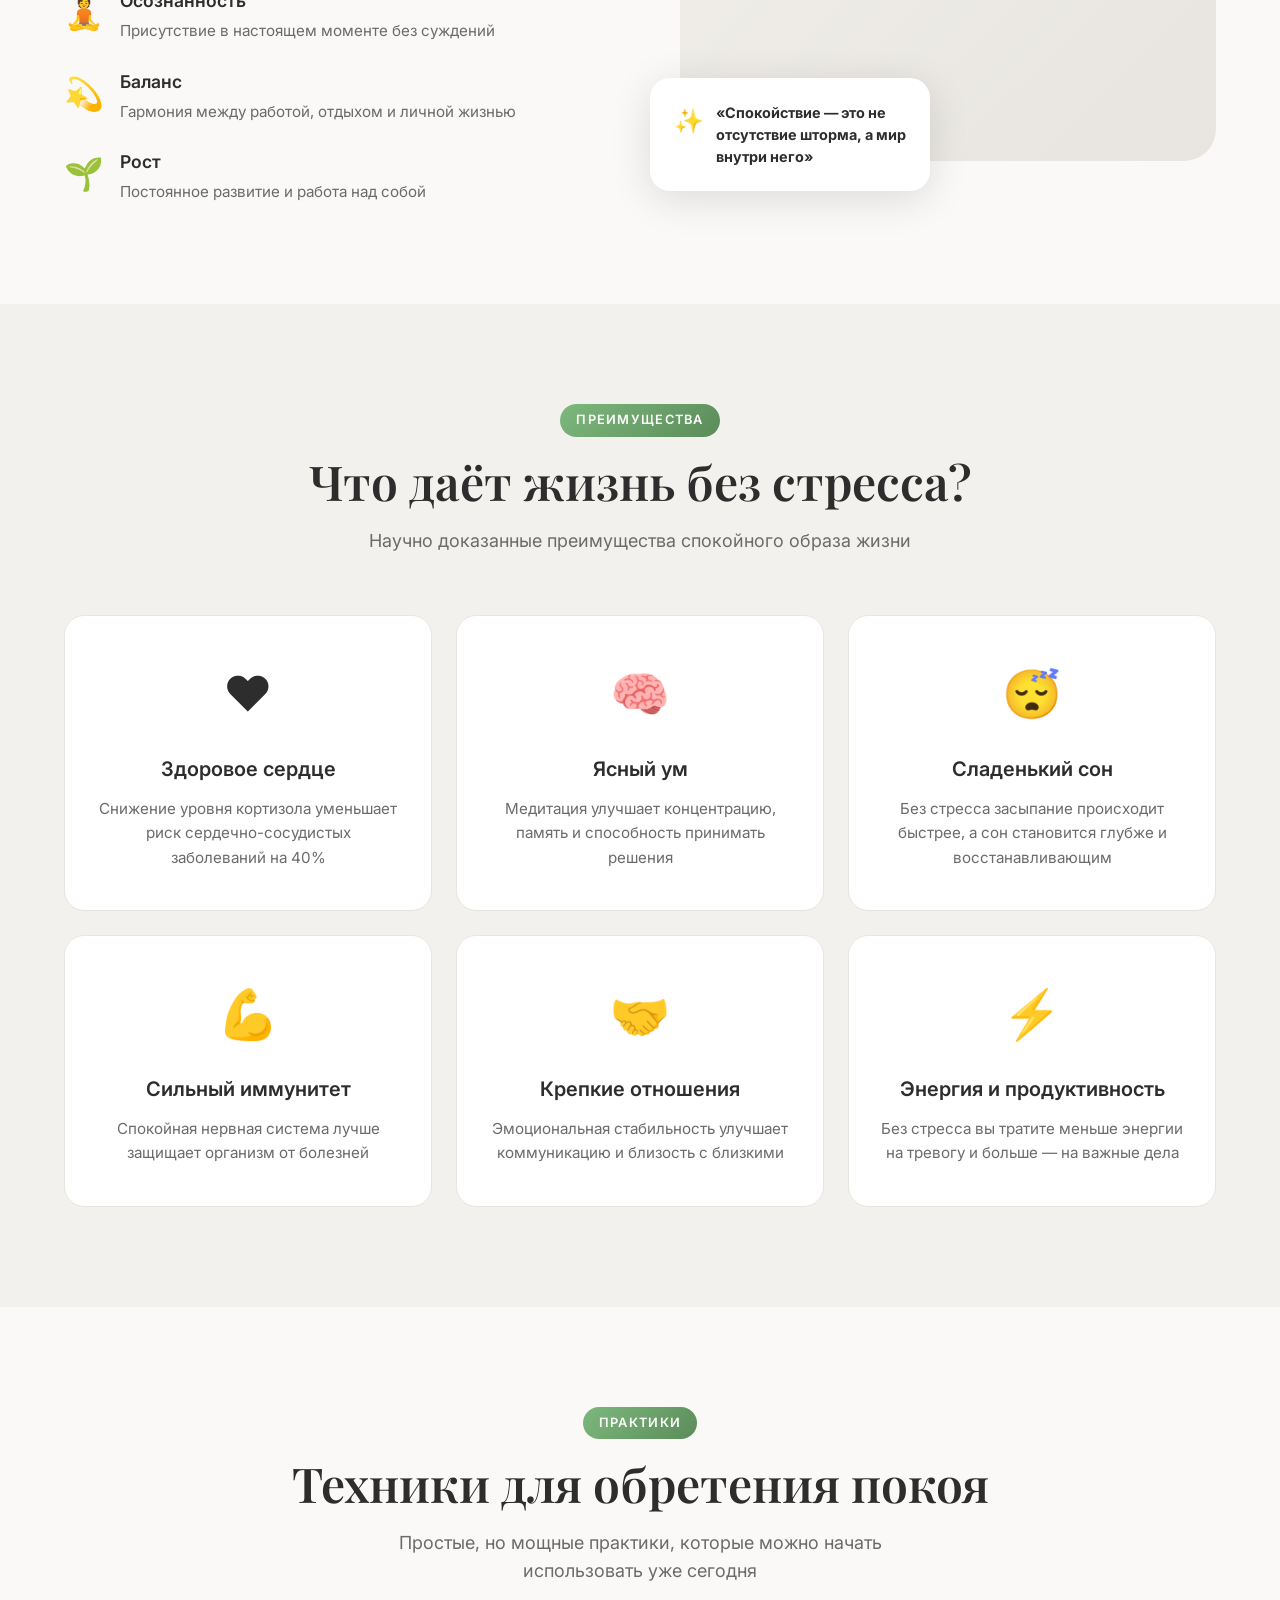
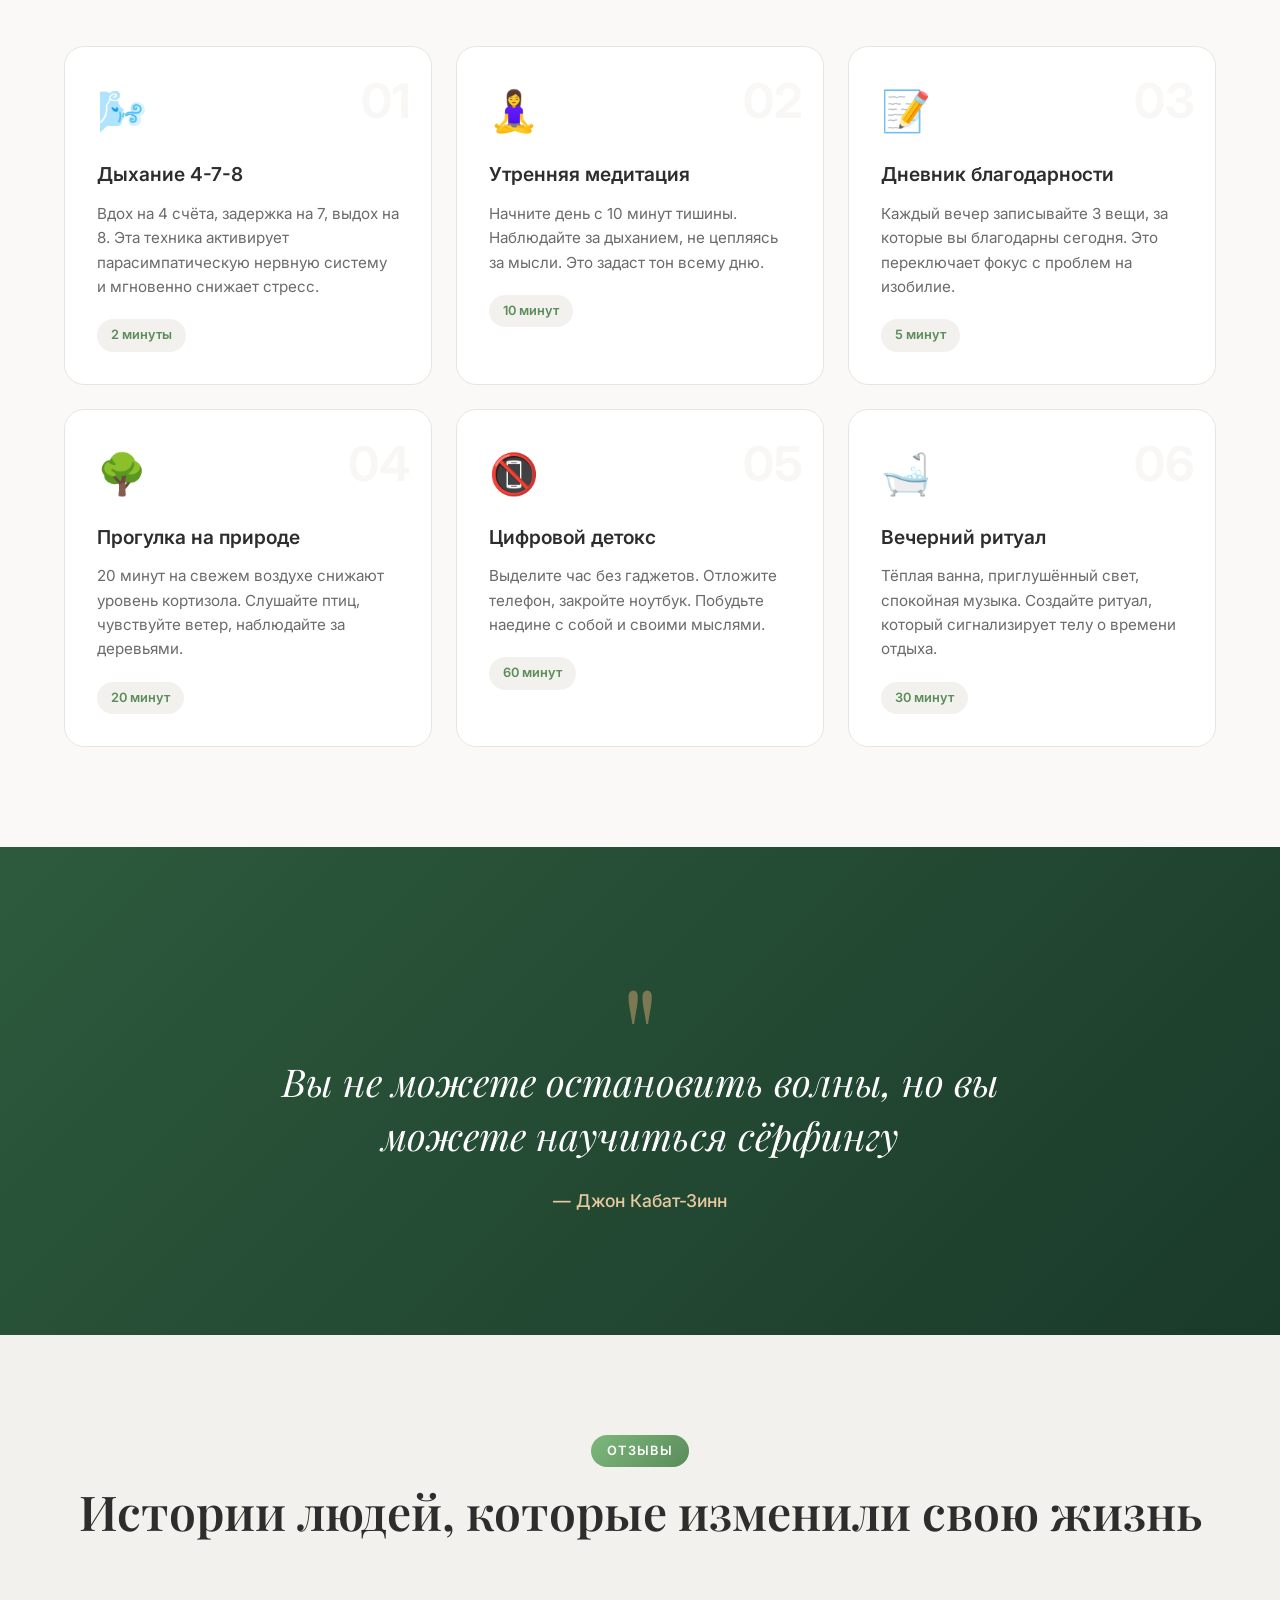
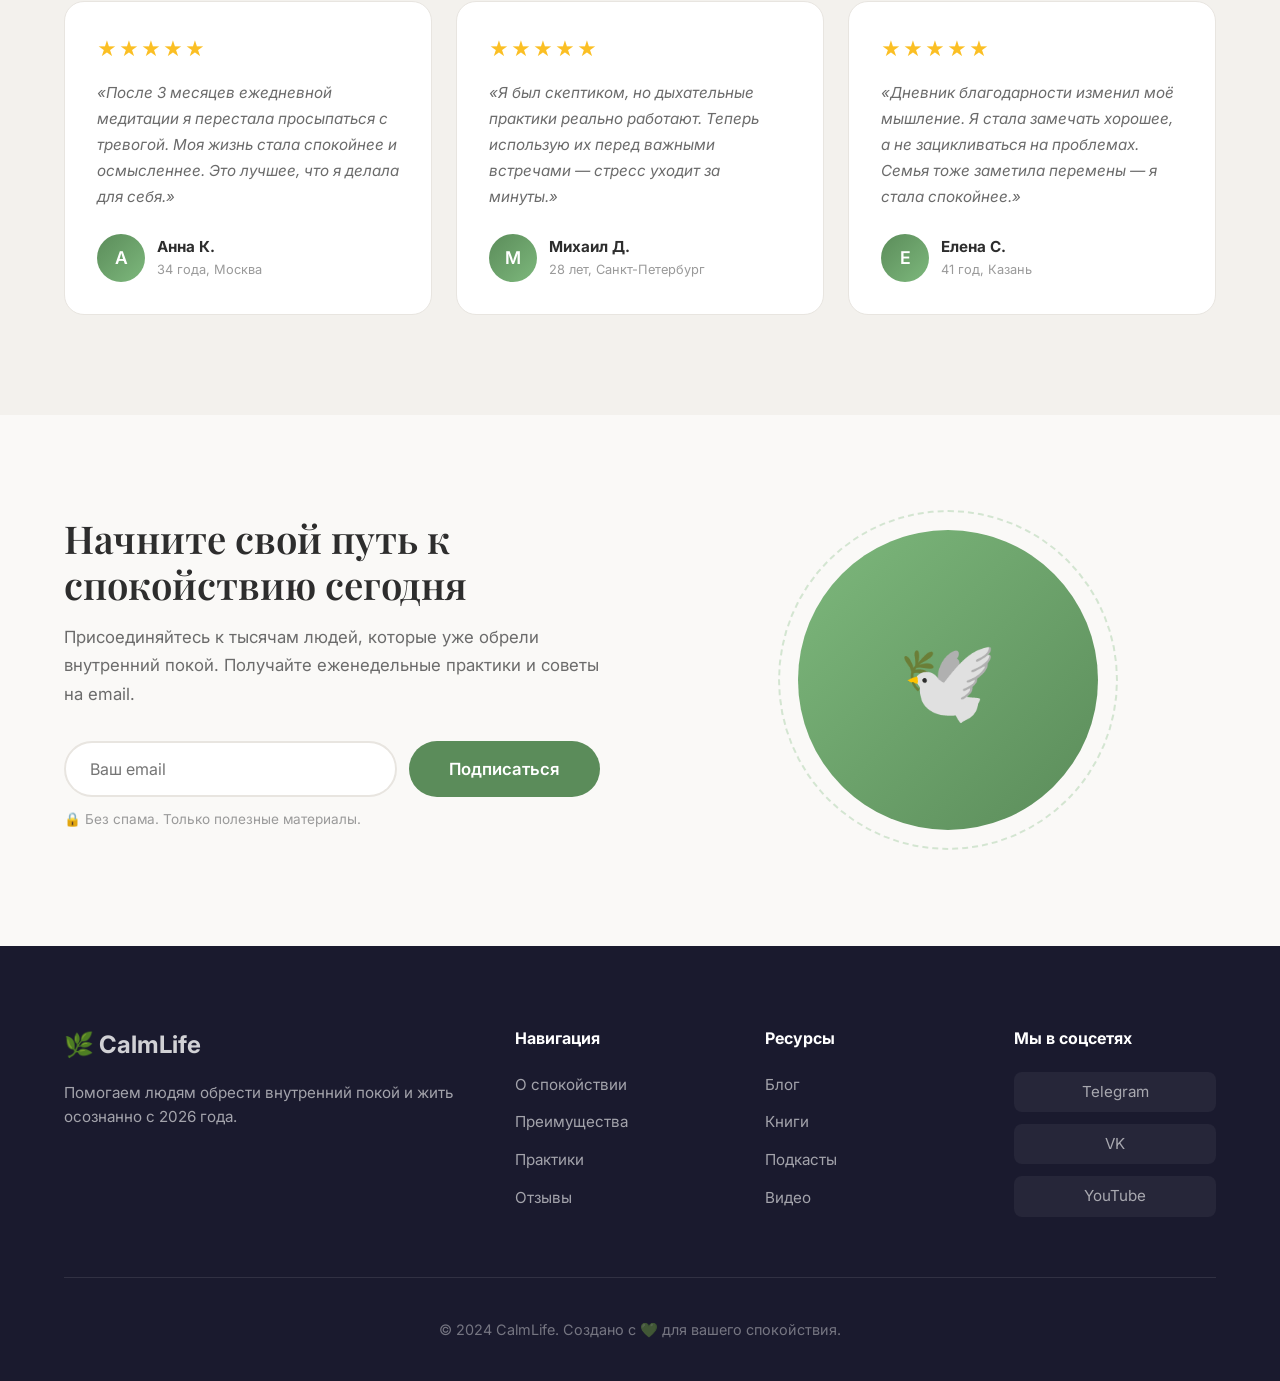
==== commit 8969aa2f: "fix: year" ====
--- a/index.html
+++ b/index.html
@@ -367,7 +367,7 @@
         <div class="footer-brand">
           <div class="footer-logo">🌿 CalmLife</div>
           <p class="footer-desc">
-            Помогаем людям обрести внутренний покой и жить осознанно с 2024 года.
+            Помогаем людям обрести внутренний покой и жить осознанно с 2026 года.
           </p>
         </div>
         <div class="footer-links">
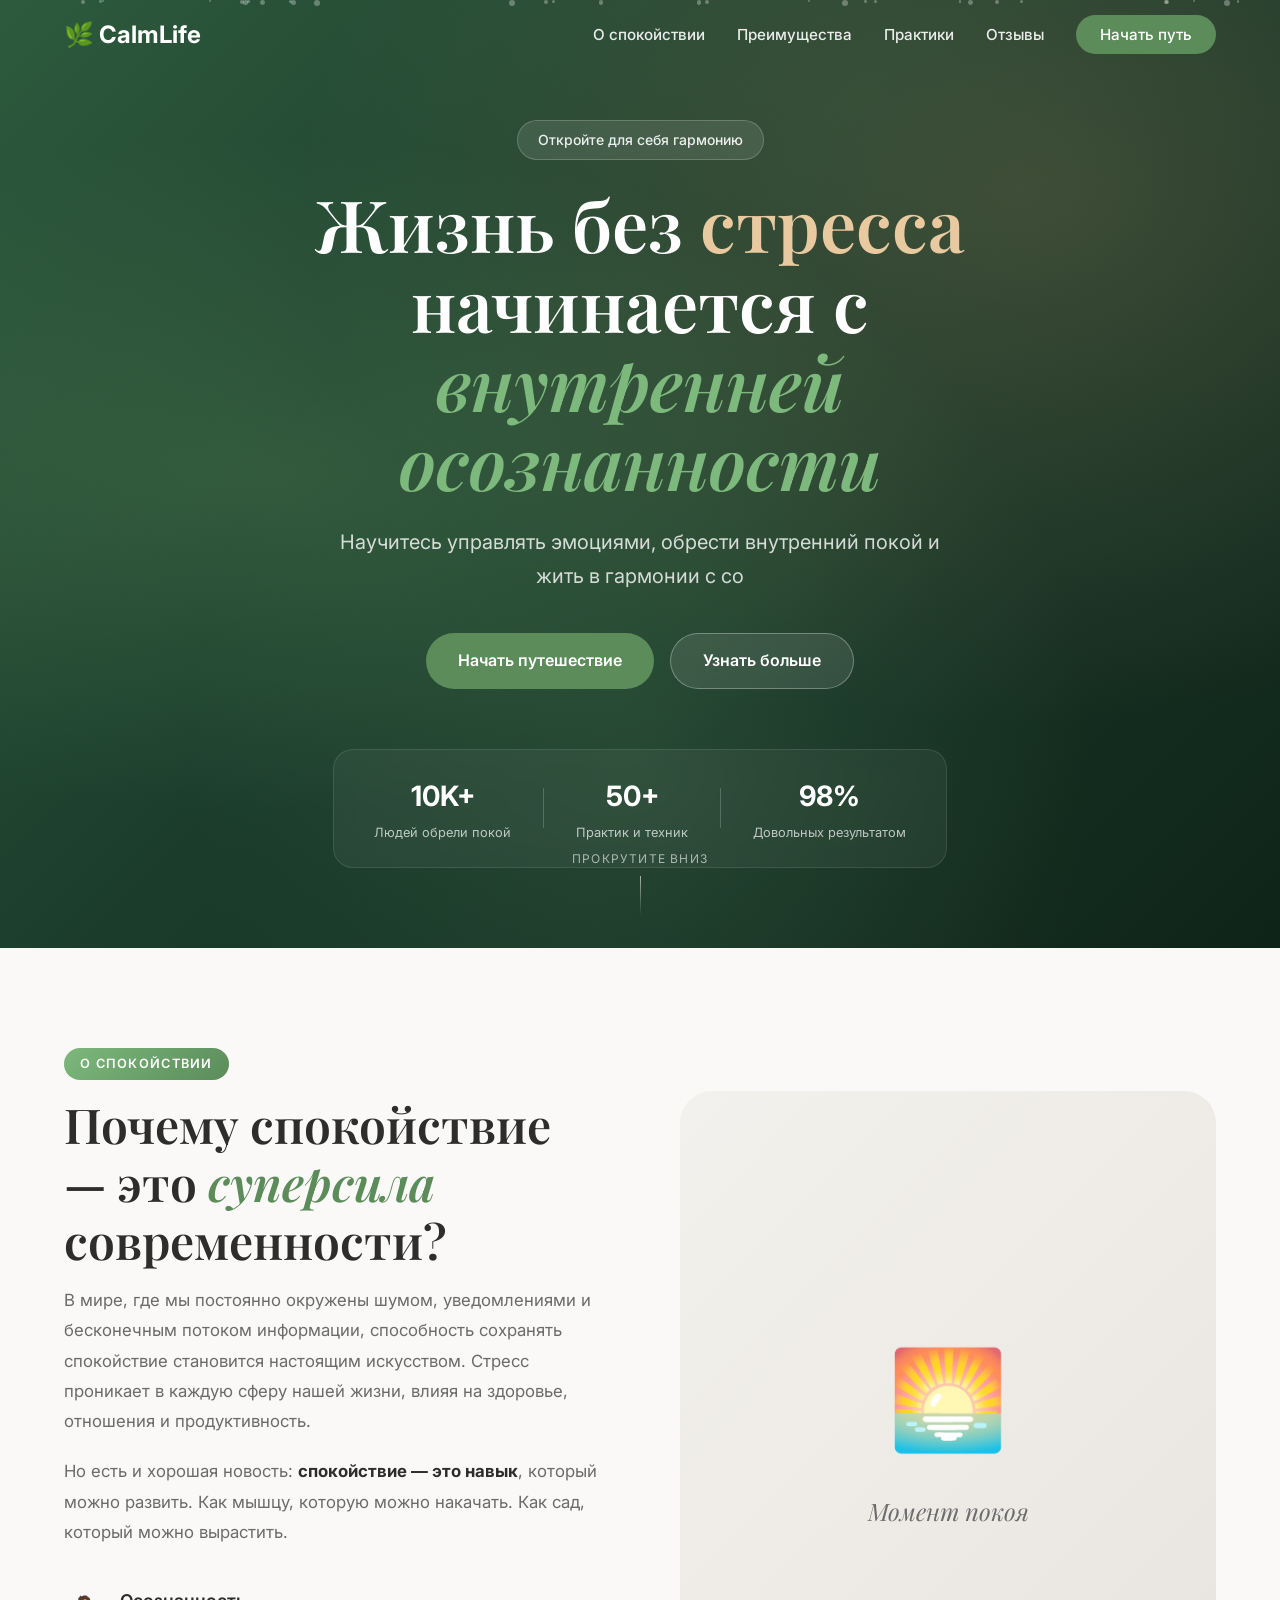
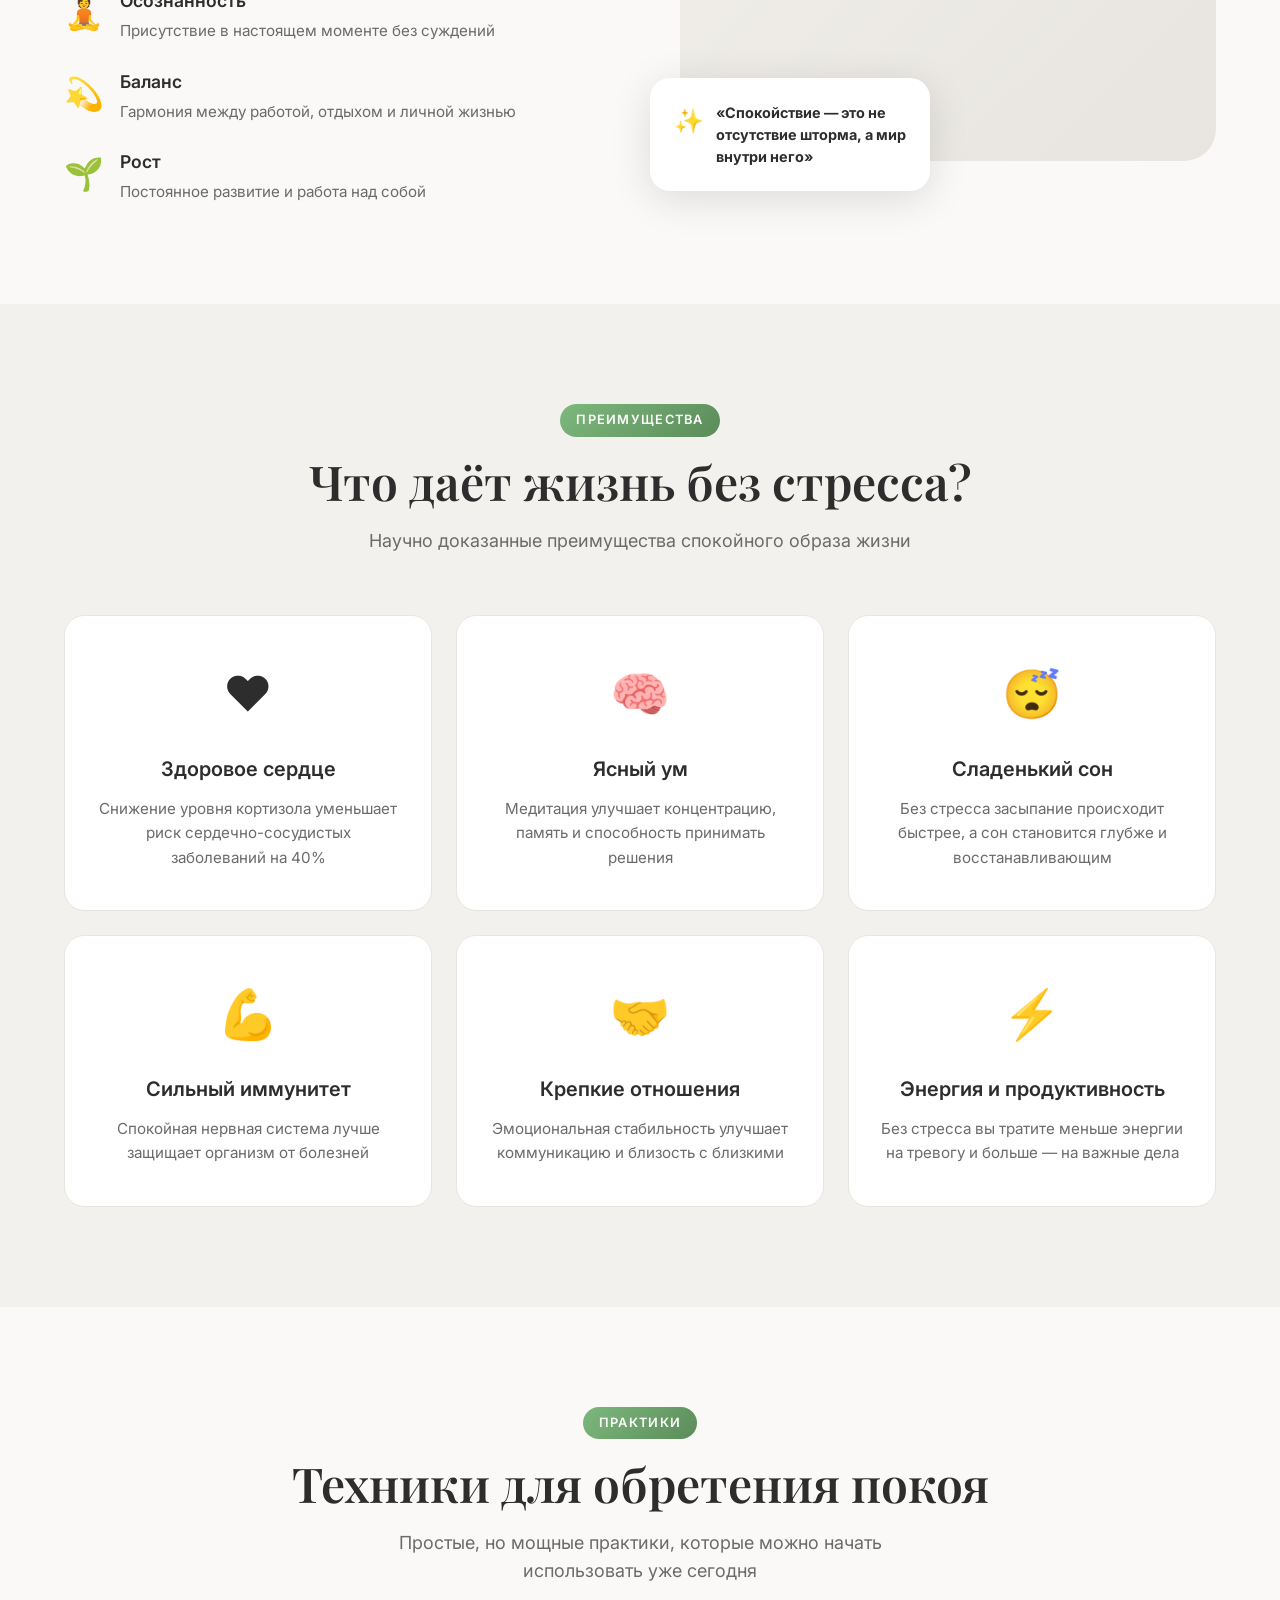
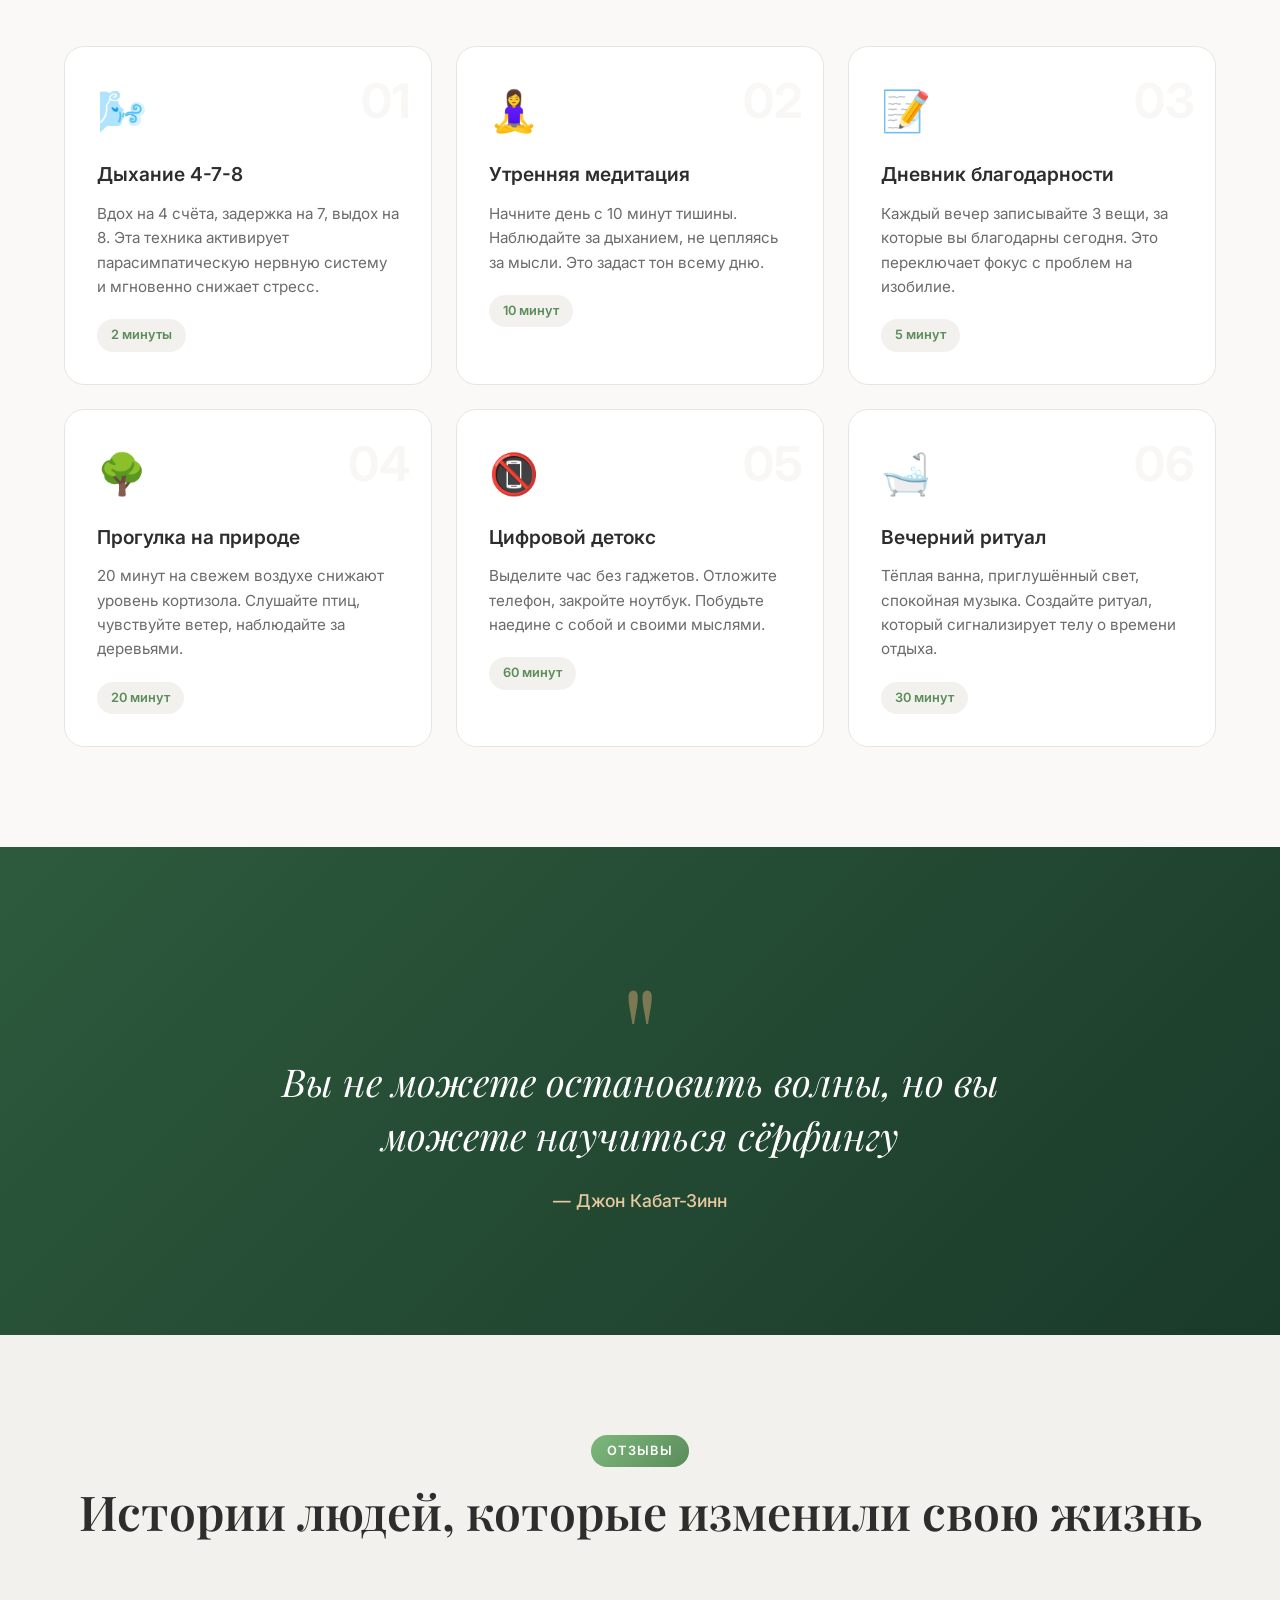
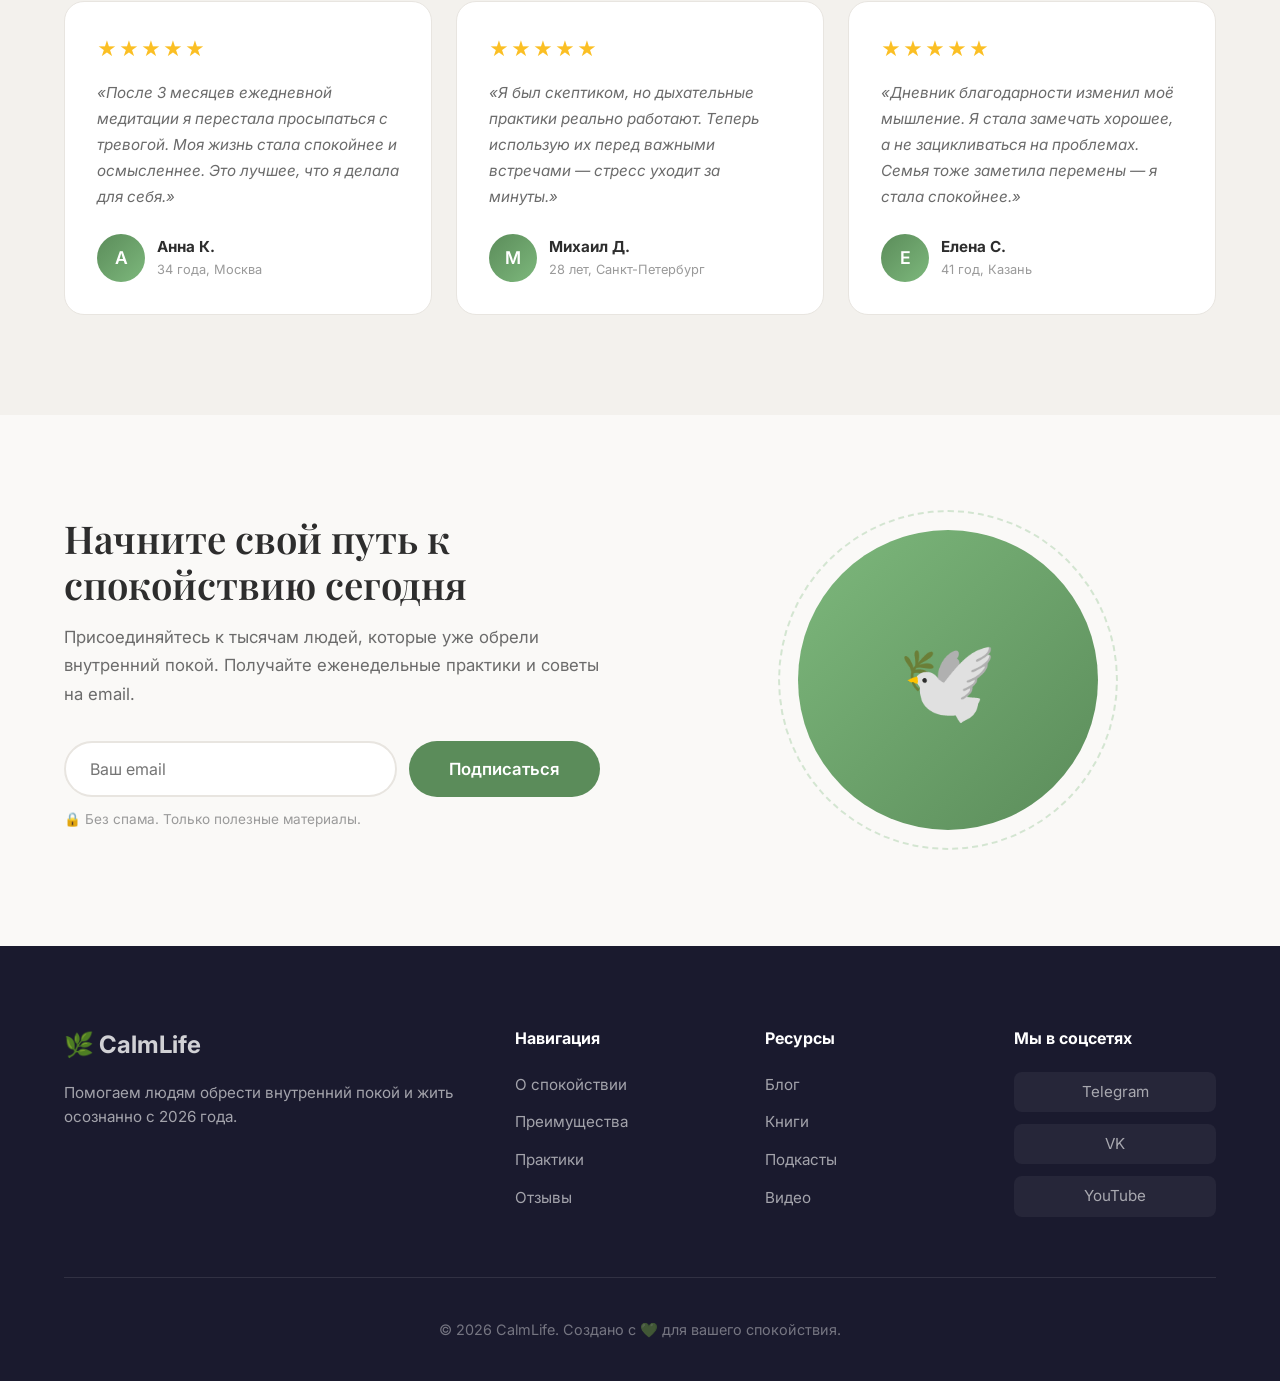
==== commit 8626b7f1: "fix: year all" ====
--- a/index.html
+++ b/index.html
@@ -398,7 +398,7 @@
         </div>
       </div>
       <div class="footer-bottom">
-        <p>© 2024 CalmLife. Создано с 💚 для вашего спокойствия.</p>
+        <p>© 2026 CalmLife. Создано с 💚 для вашего спокойствия.</p>
       </div>
     </div>
   </footer>
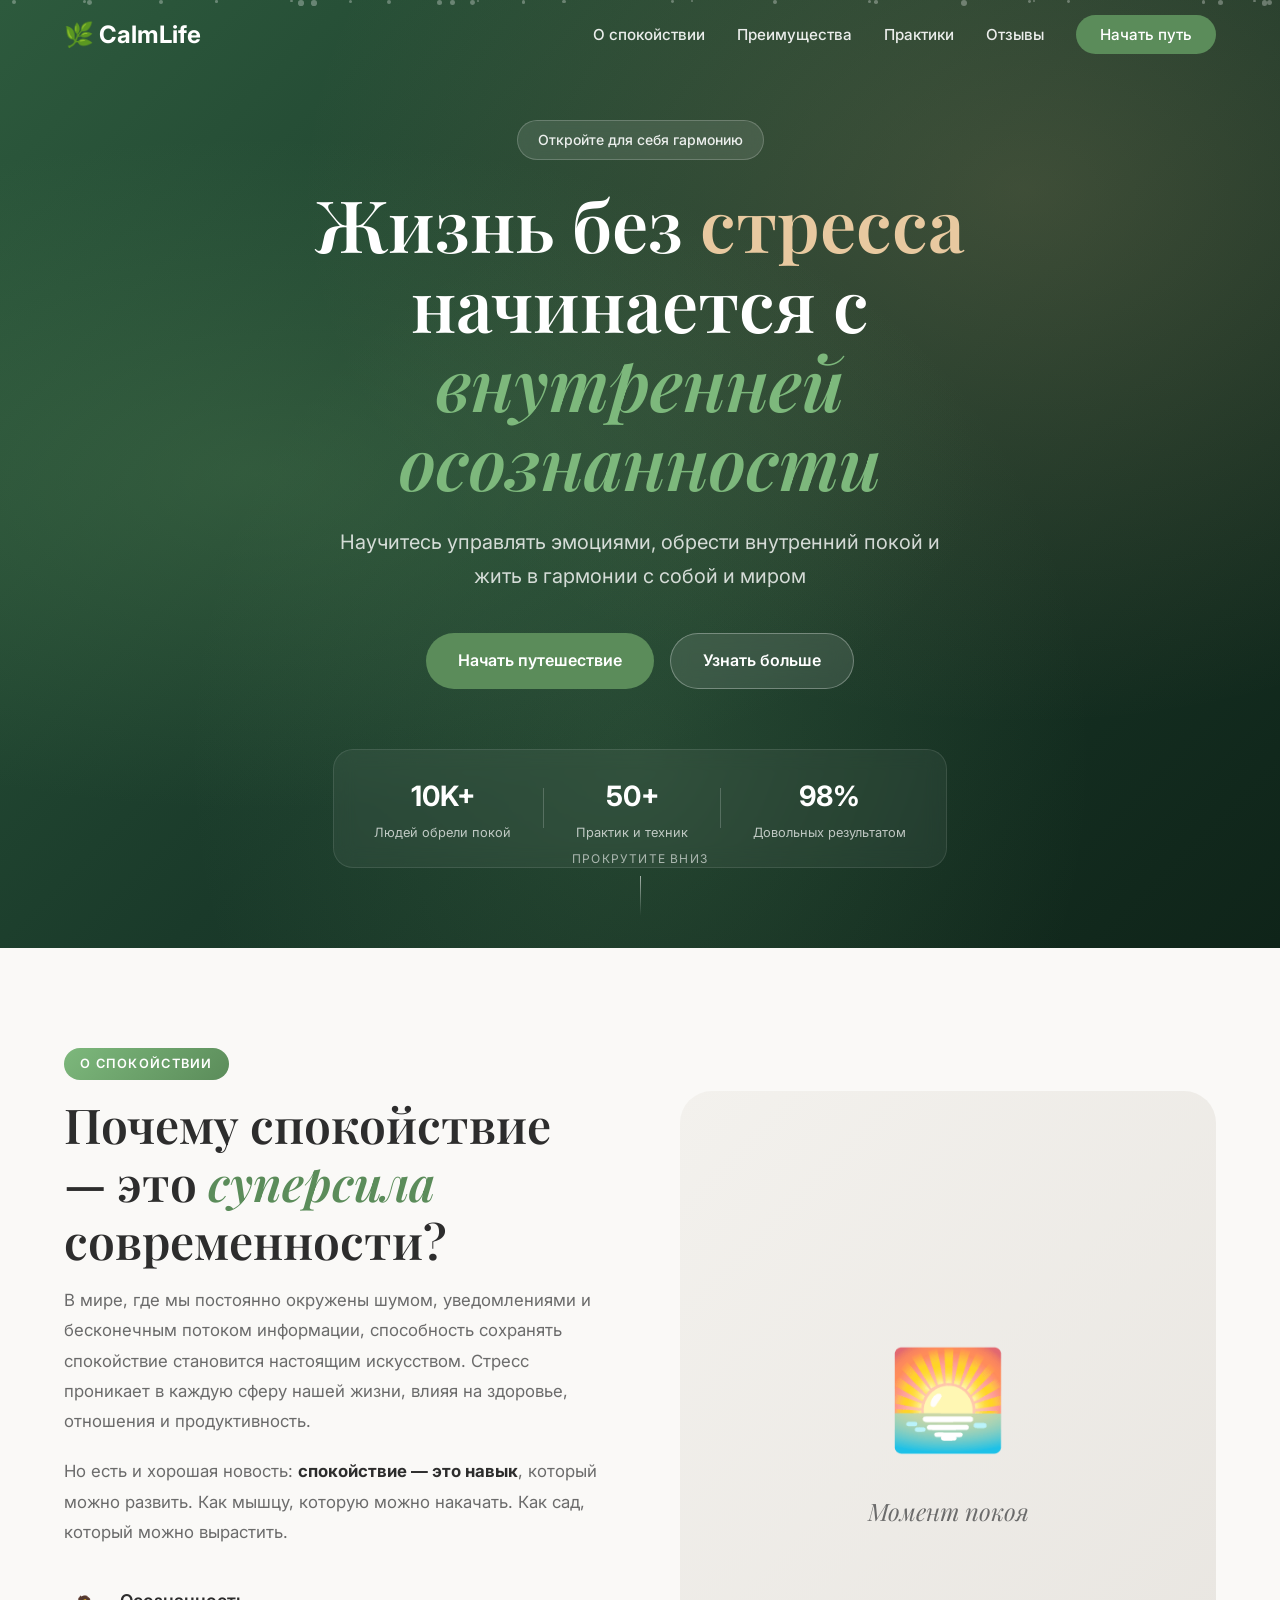
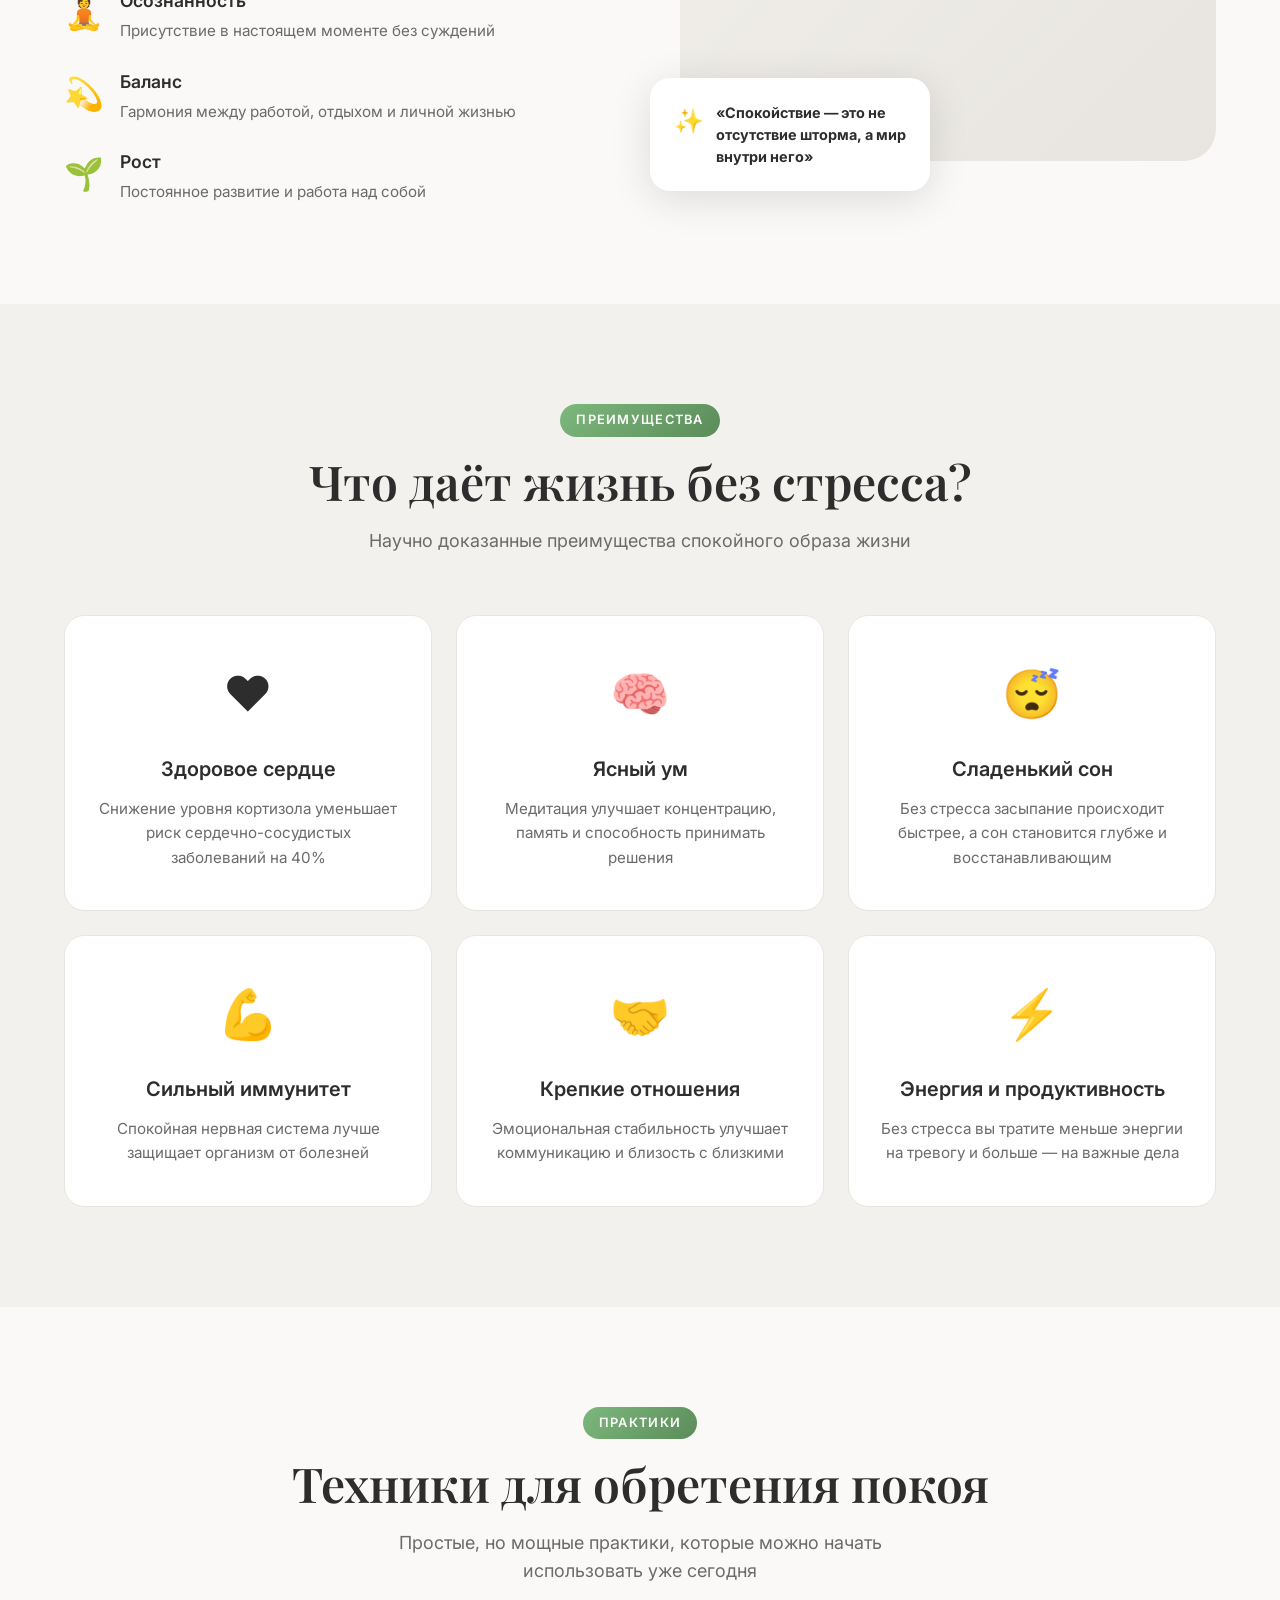
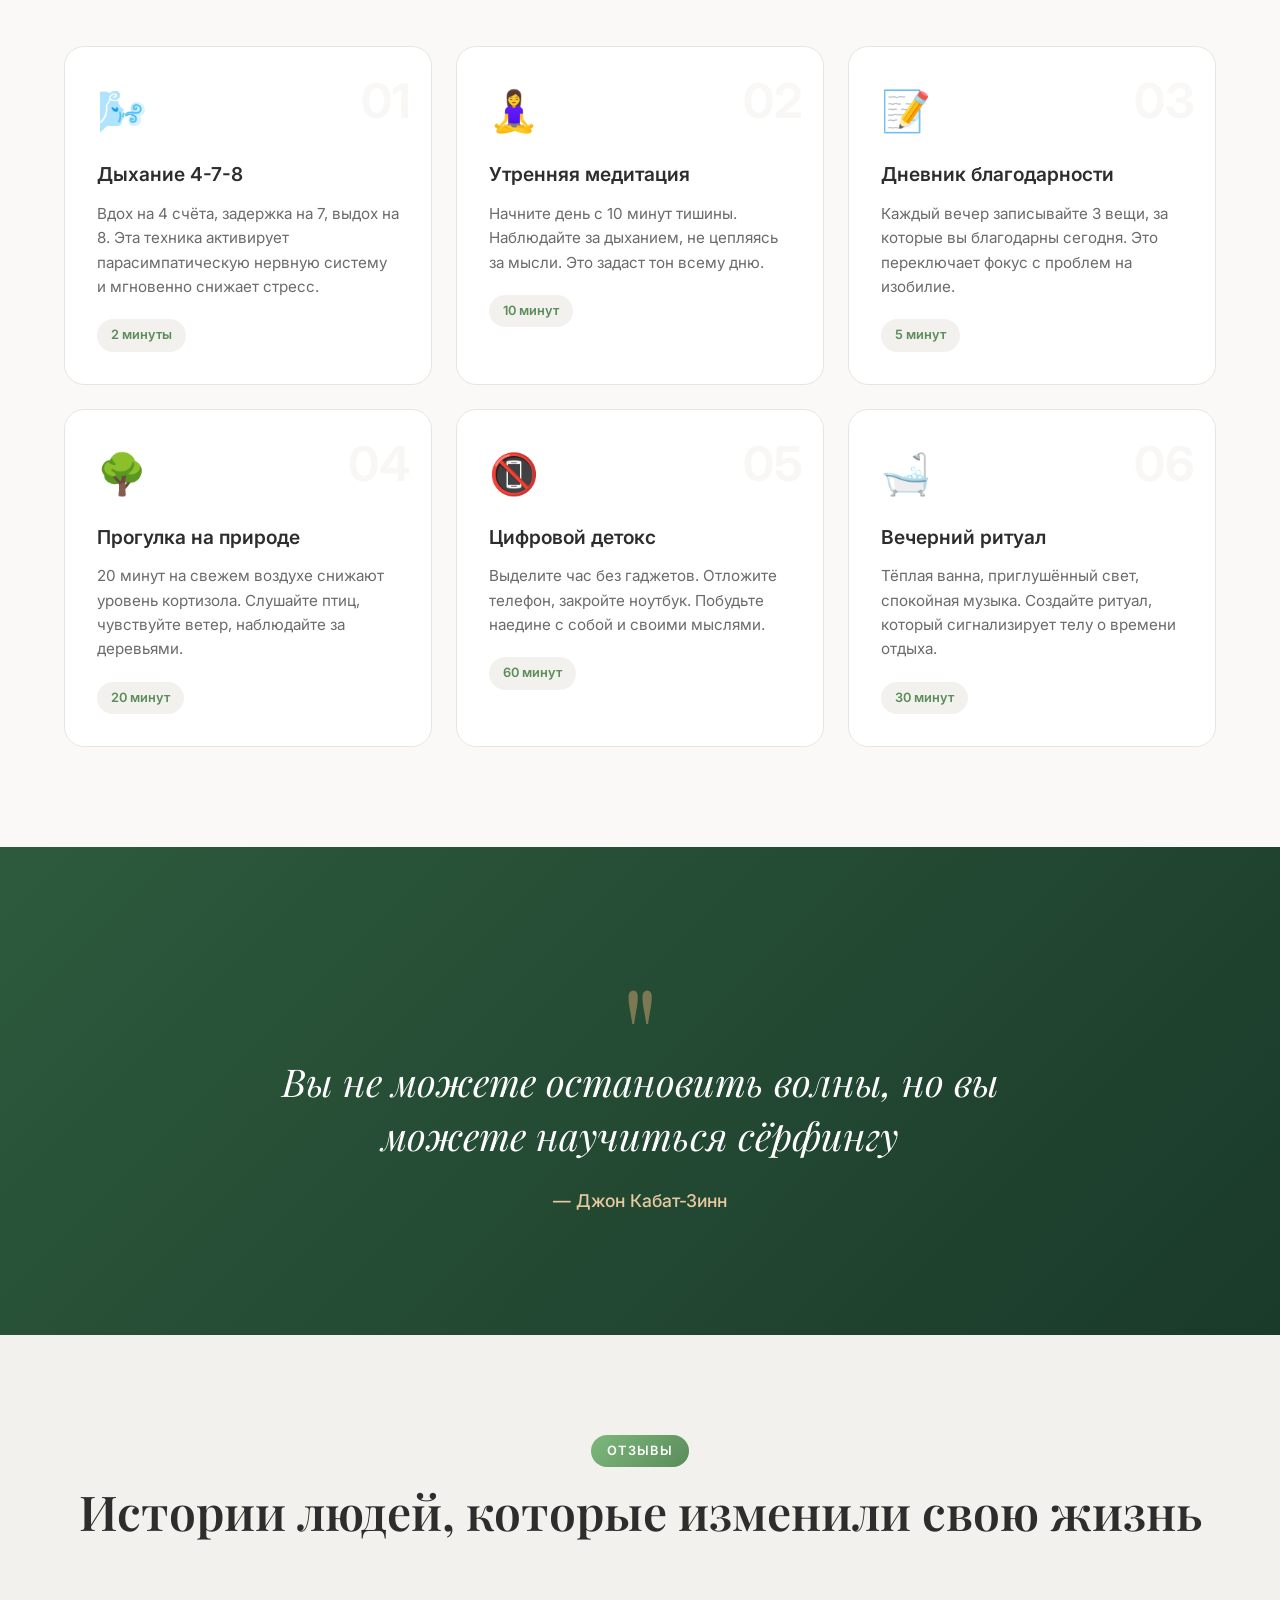
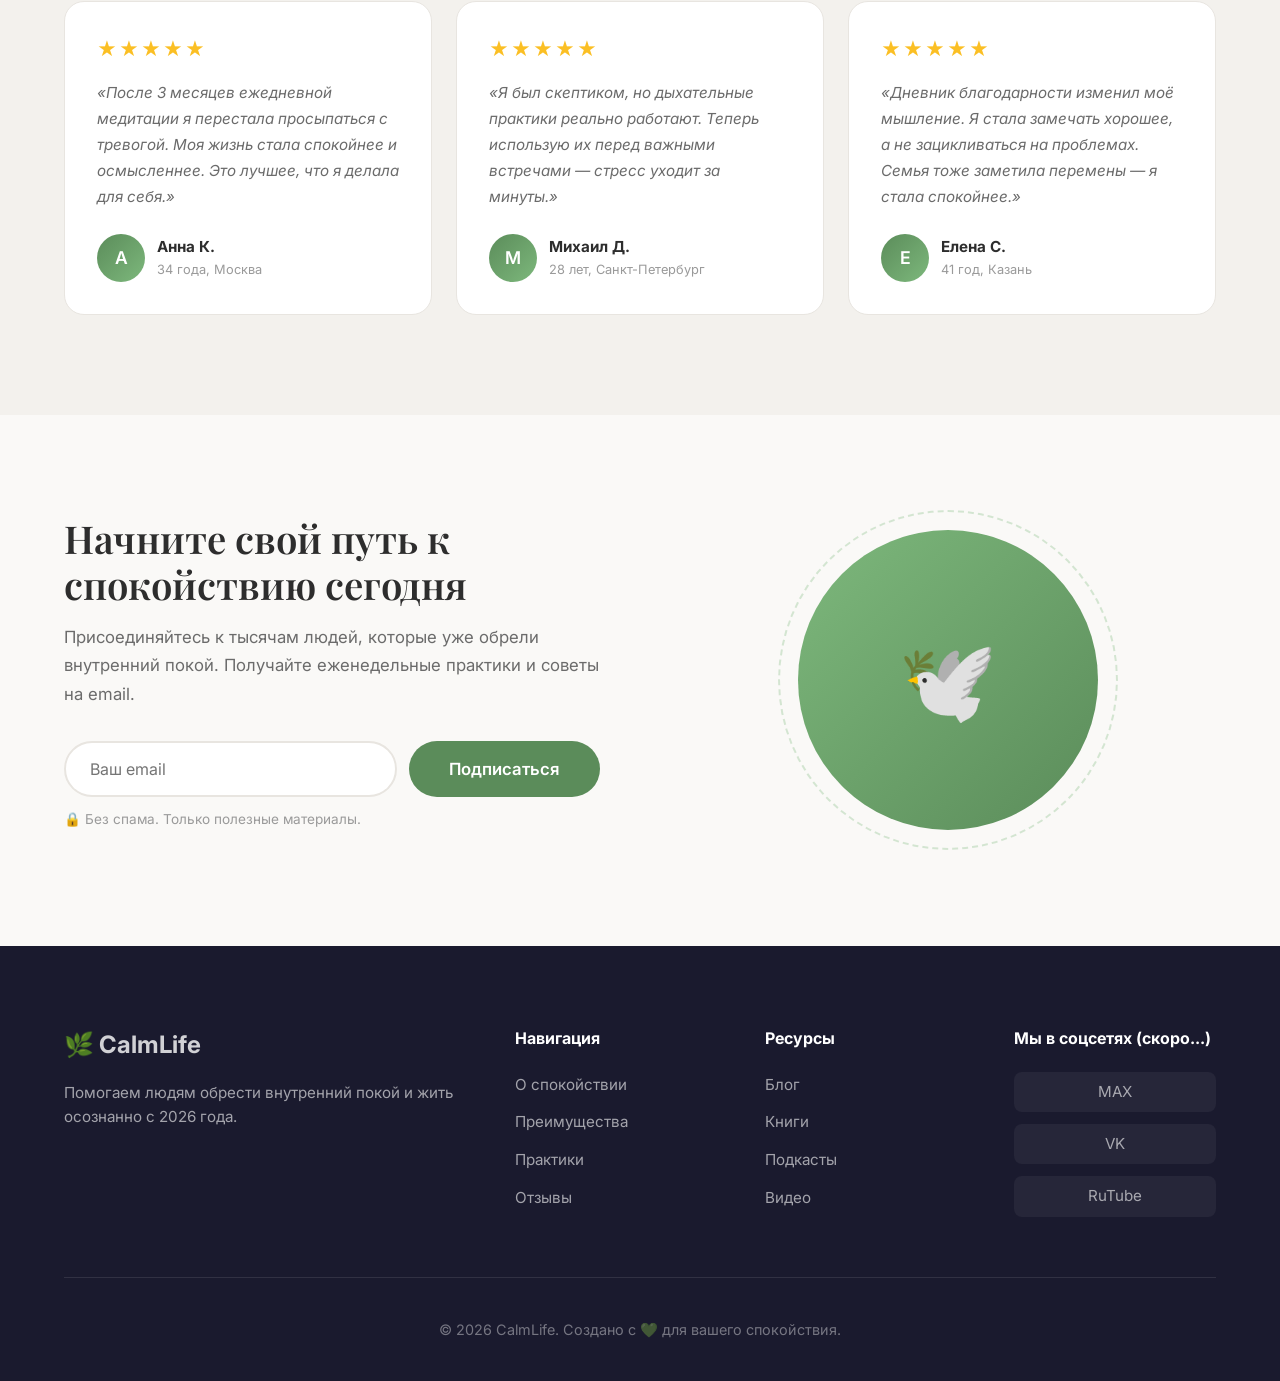
==== commit 2bd977d6: "fix: social links" ====
--- a/index.html
+++ b/index.html
@@ -389,11 +389,11 @@
           </ul>
         </div>
         <div class="footer-social">
-          <h4>Мы в соцсетях</h4>
+          <h4>Мы в соцсетях (скоро...)</h4>
           <div class="footer-social-links">
-            <a href="#" class="social-link">Telegram</a>
+            <a href="#" class="social-link">MAX</a>
             <a href="#" class="social-link">VK</a>
-            <a href="#" class="social-link">YouTube</a>
+            <a href="#" class="social-link">RuTube</a>
           </div>
         </div>
       </div>
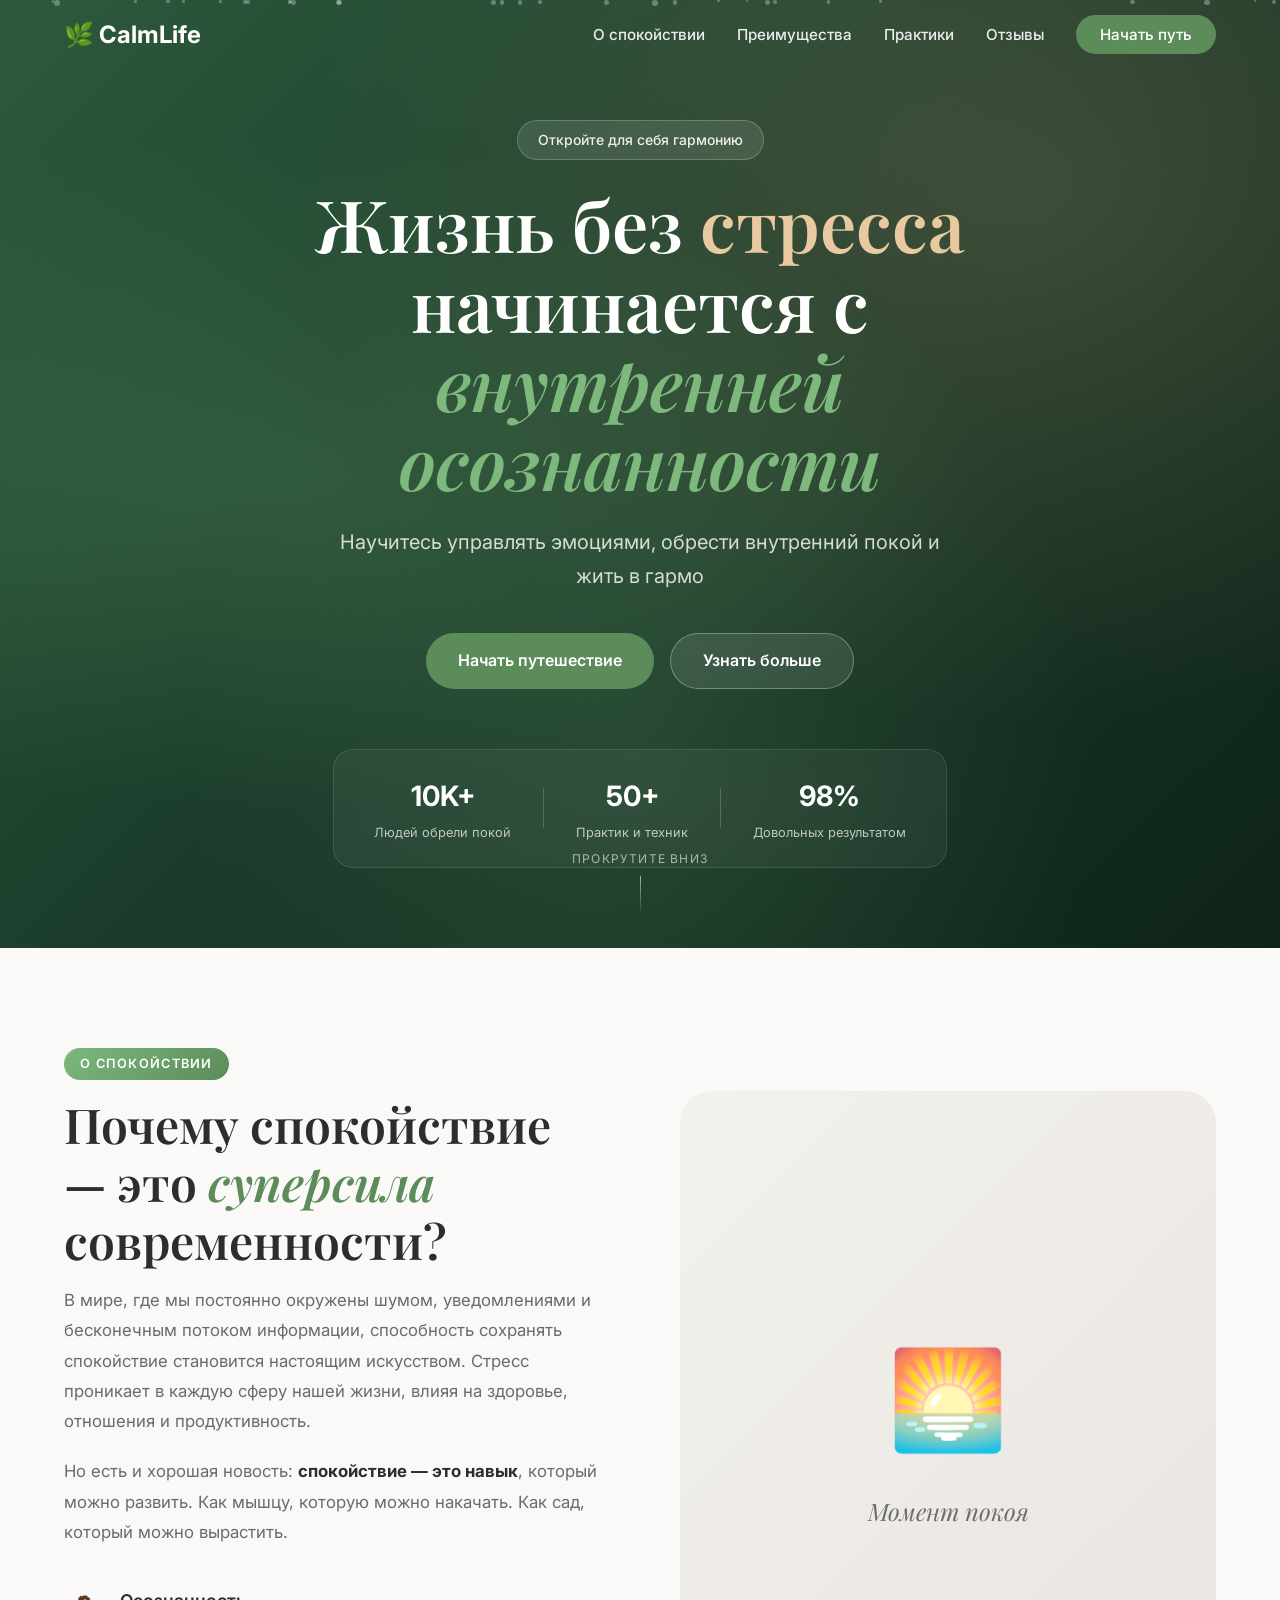
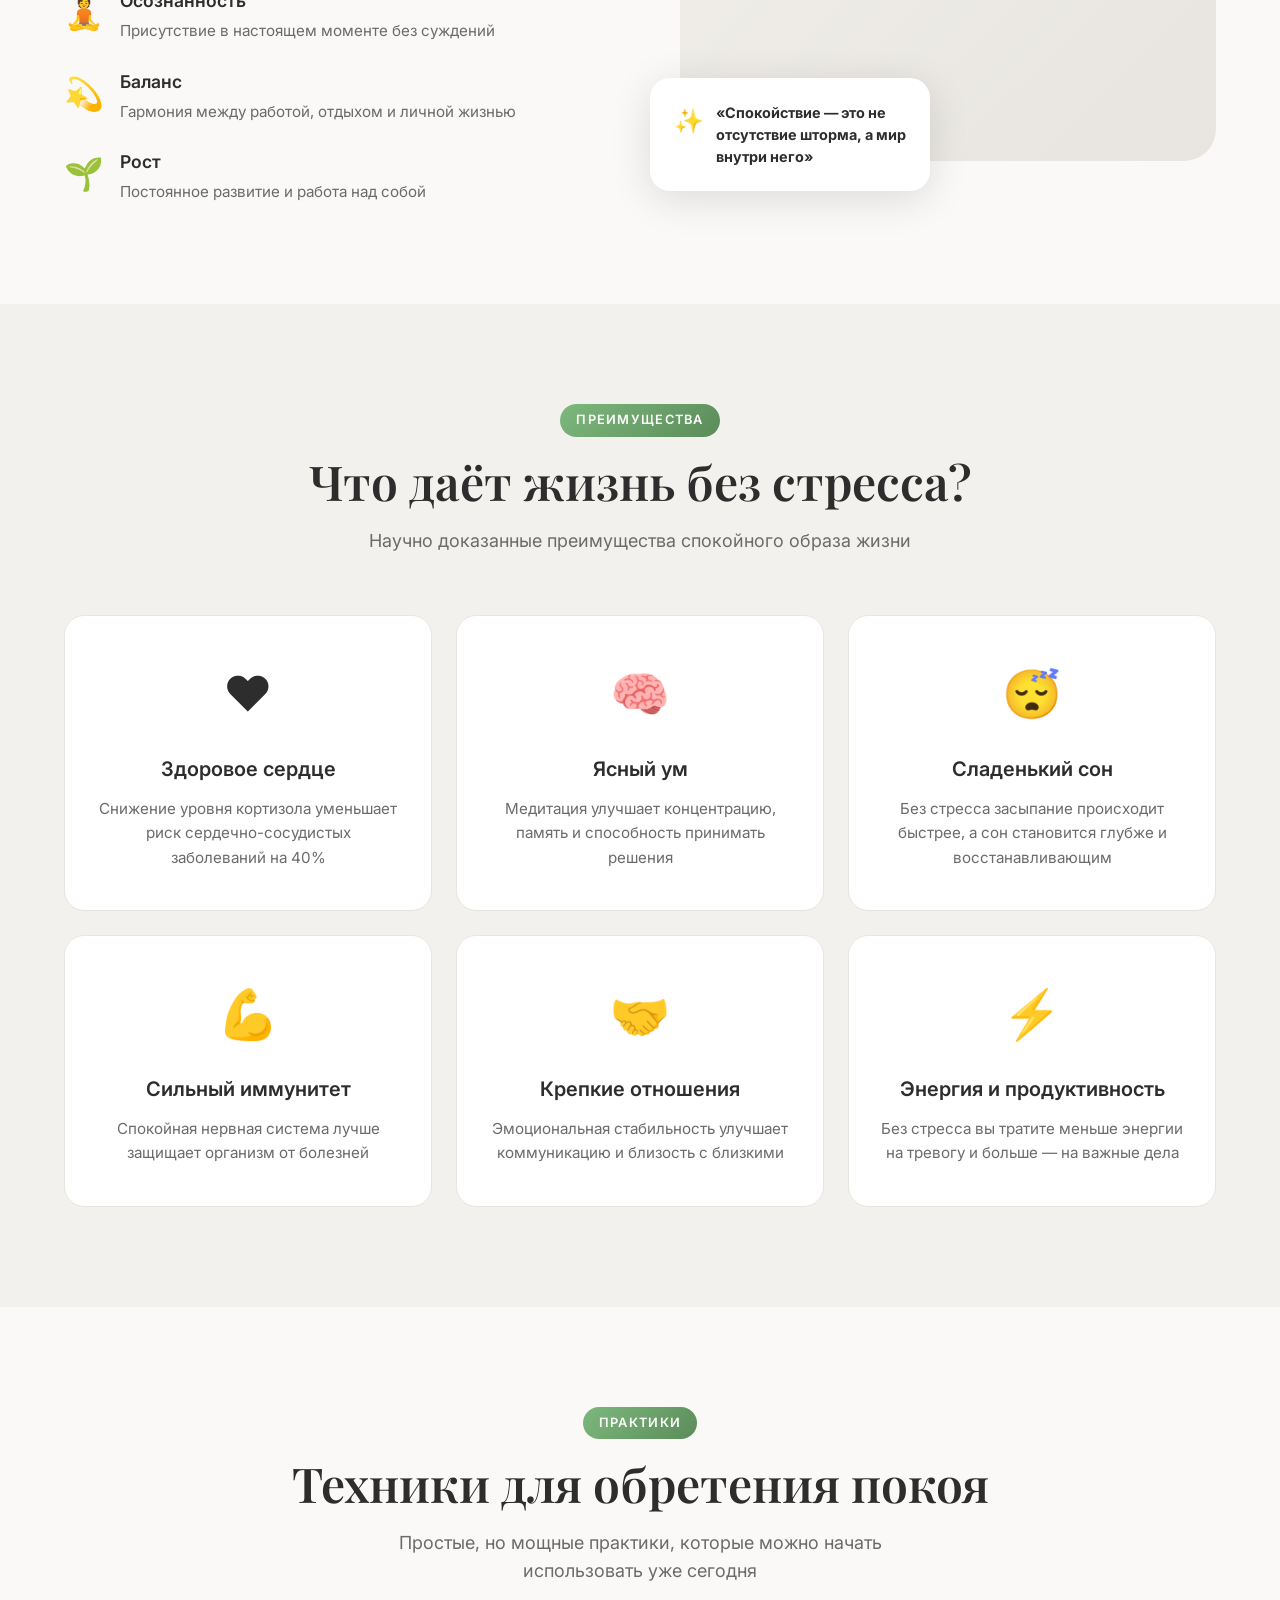
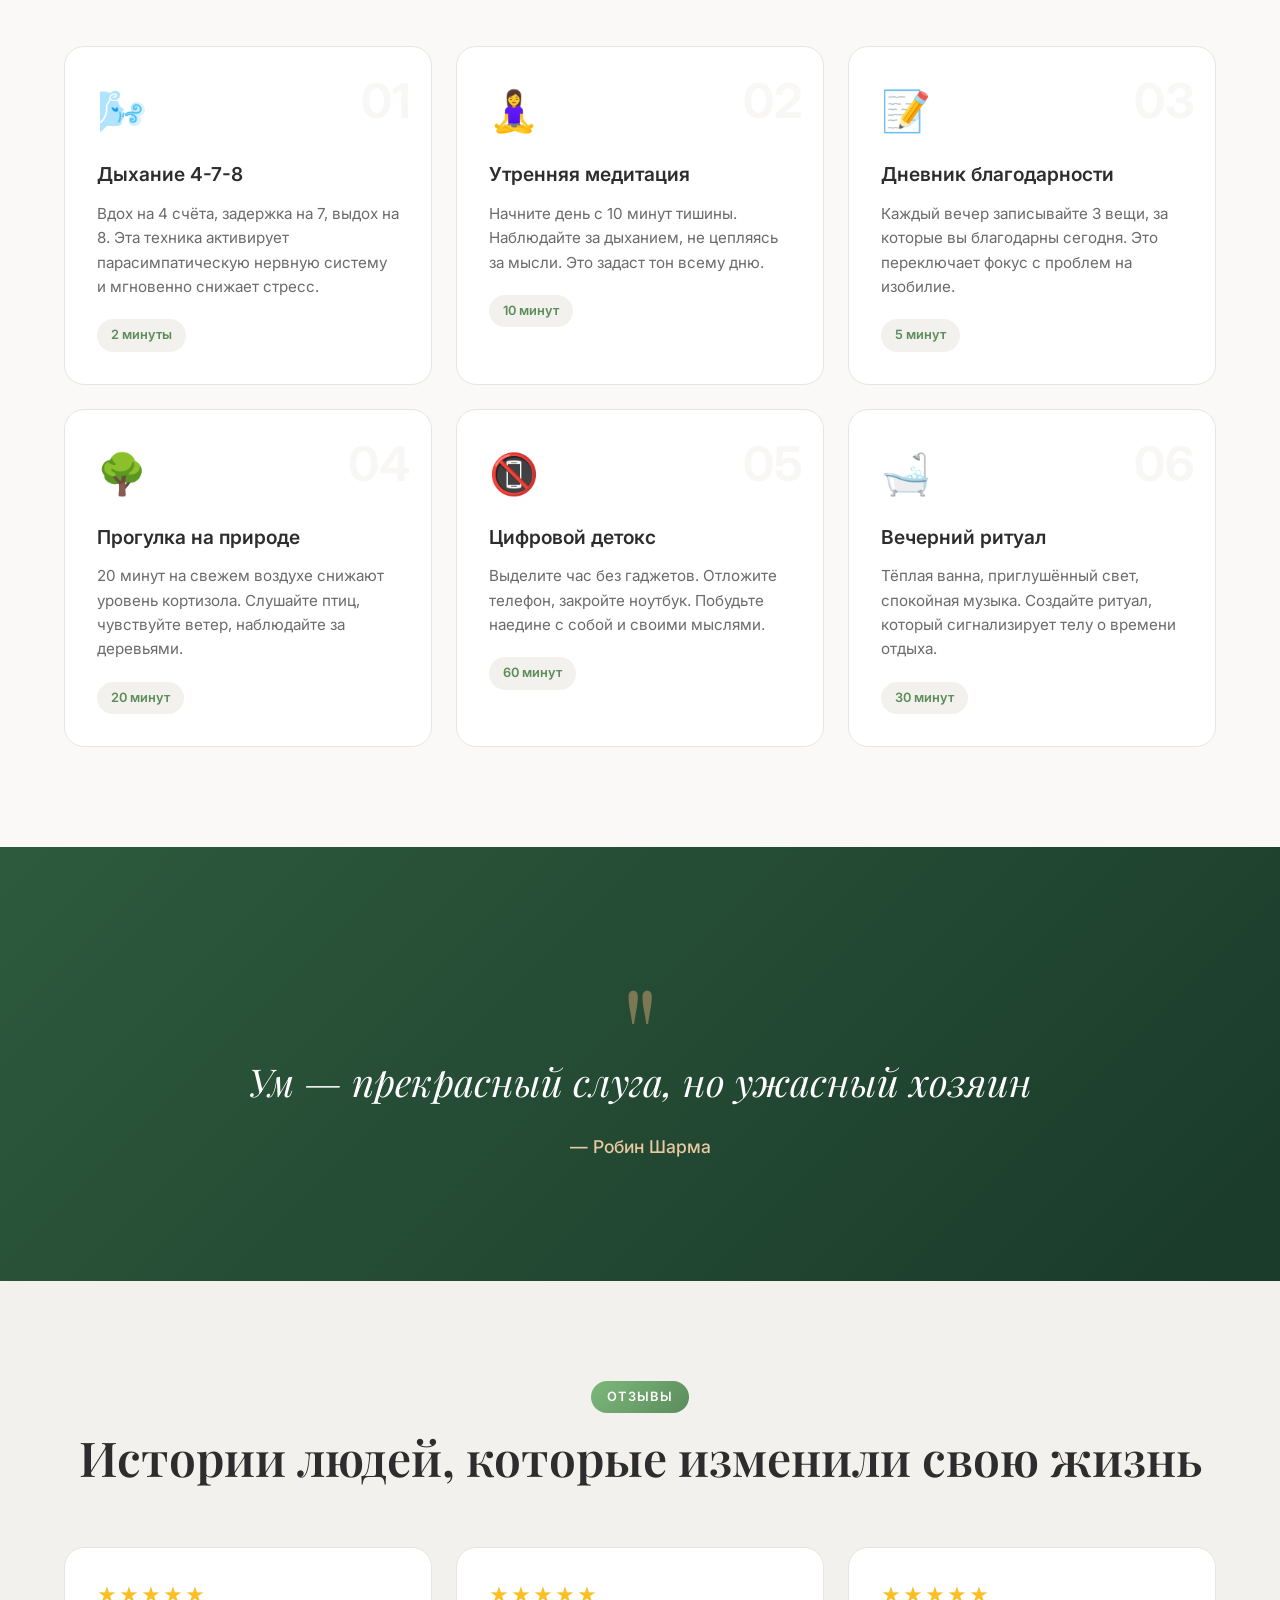
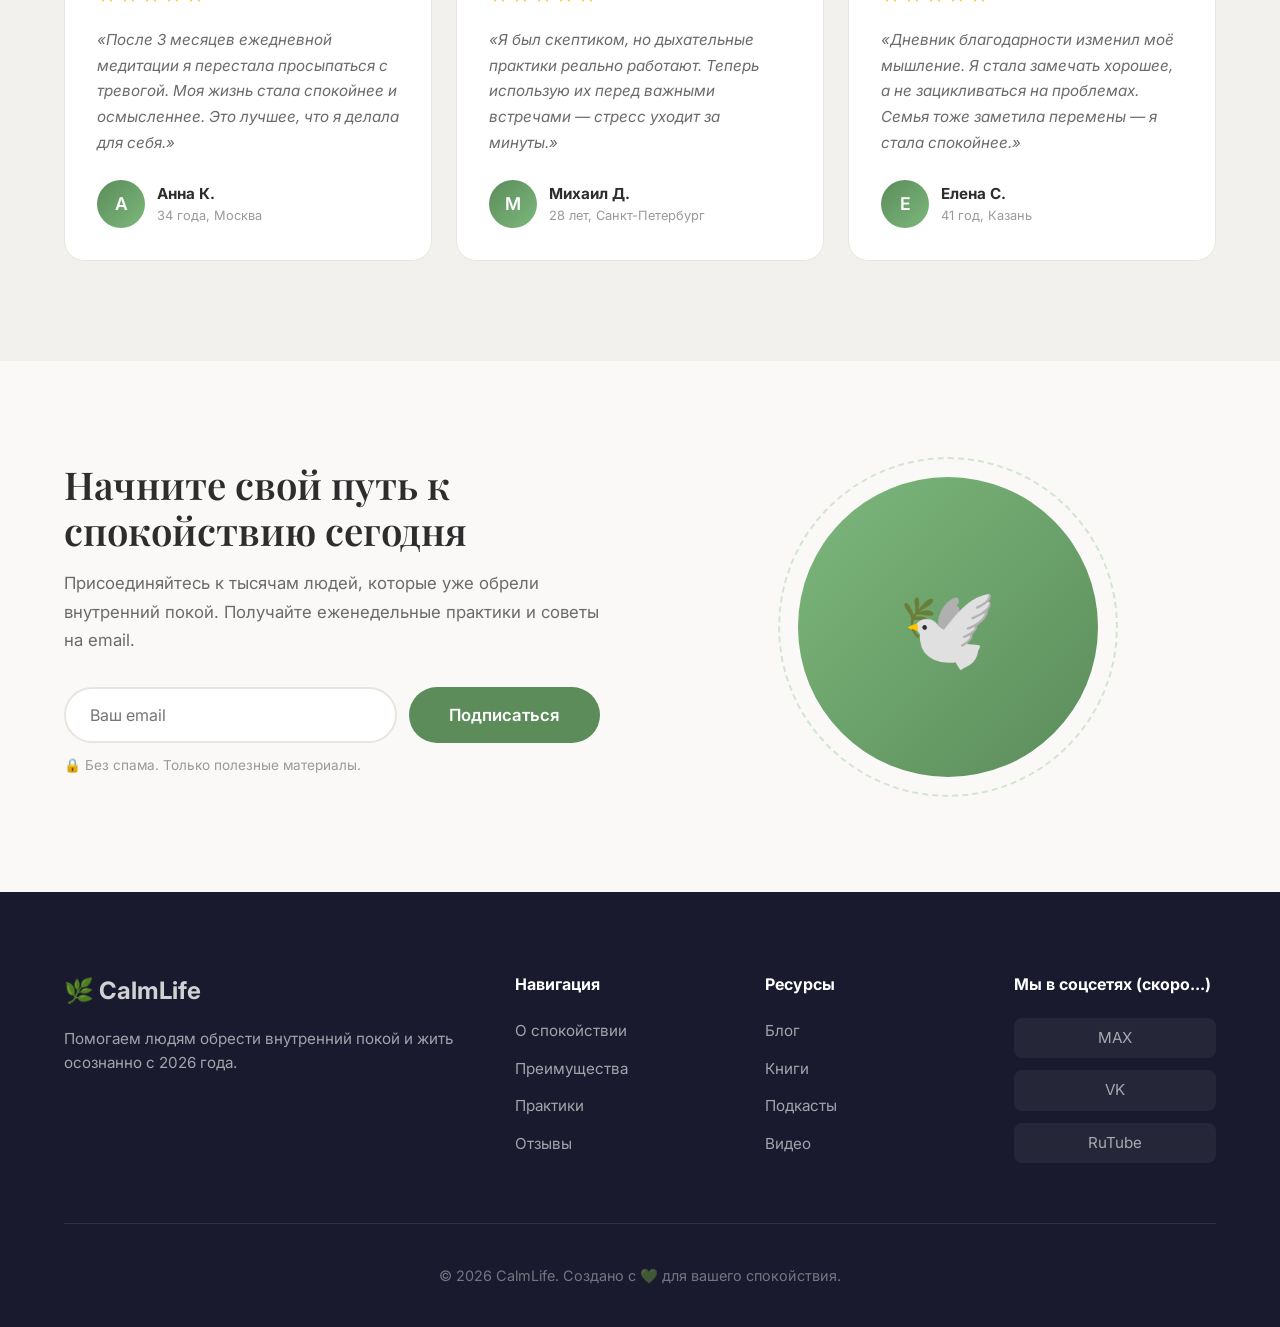
==== commit eb7be3fd: "Add random quote rotation" ====
--- a/index.html
+++ b/index.html
@@ -268,10 +268,10 @@
     <div class="container">
       <div class="quote-wrapper">
         <div class="quote-mark">"</div>
-        <blockquote class="quote-text">
+        <blockquote class="quote-text" id="quoteText">
           Вы не можете остановить волны, но вы можете научиться сёрфингу
         </blockquote>
-        <div class="quote-author">— Джон Кабат-Зинн</div>
+        <div class="quote-author" id="quoteAuthor">— Джон Кабат-Зинн</div>
       </div>
     </div>
   </section>
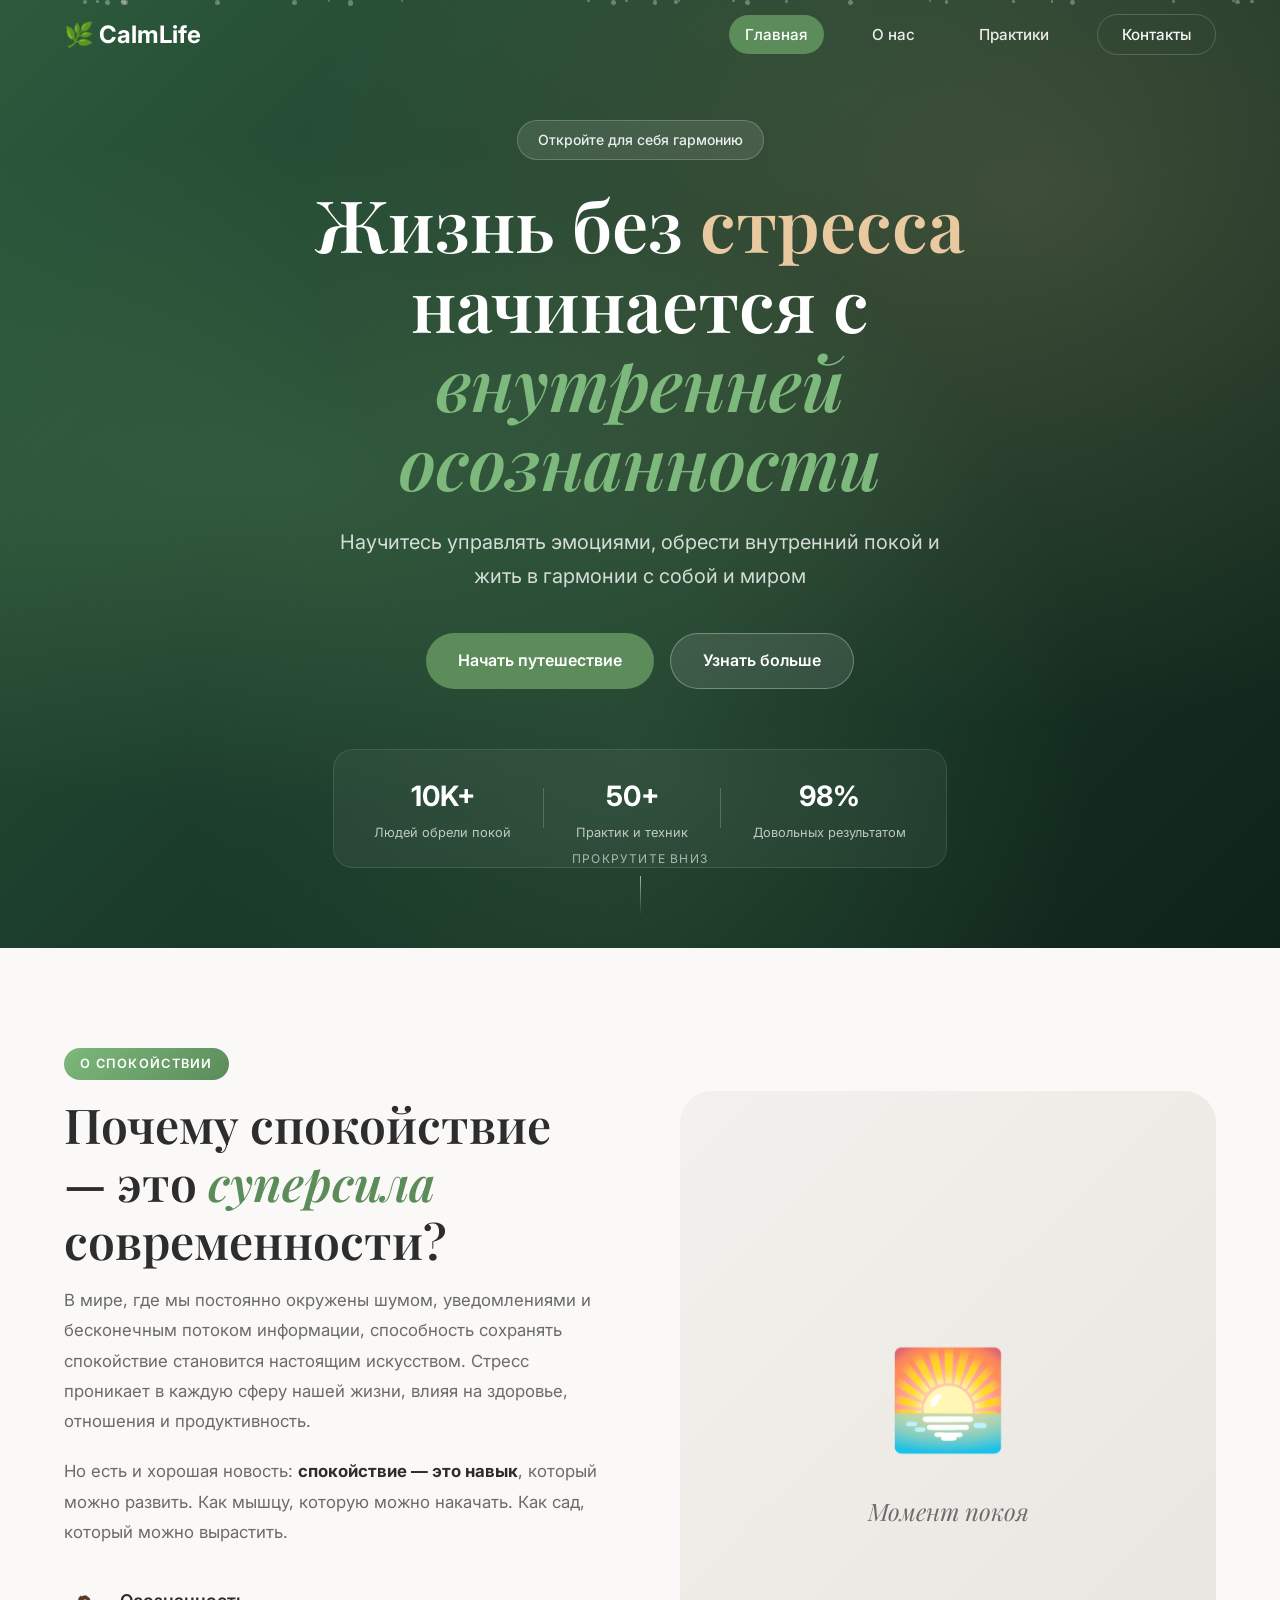
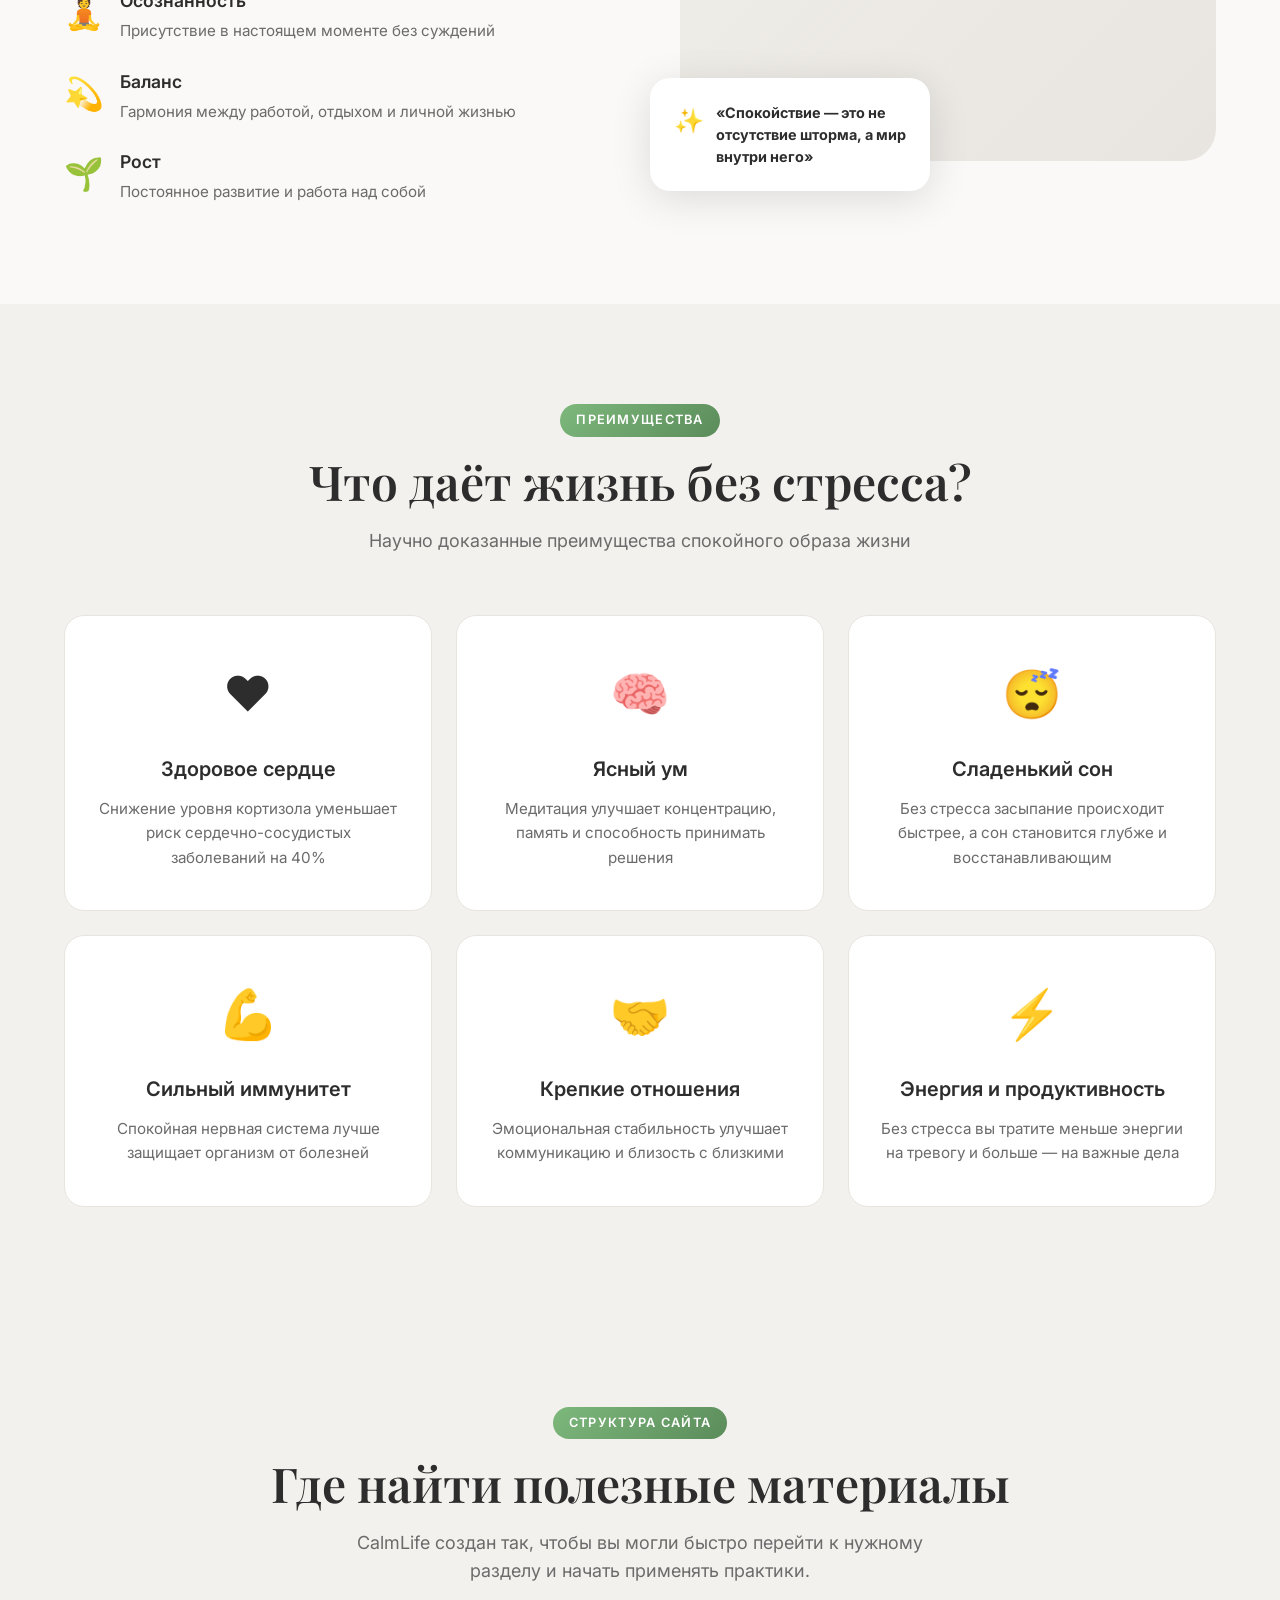
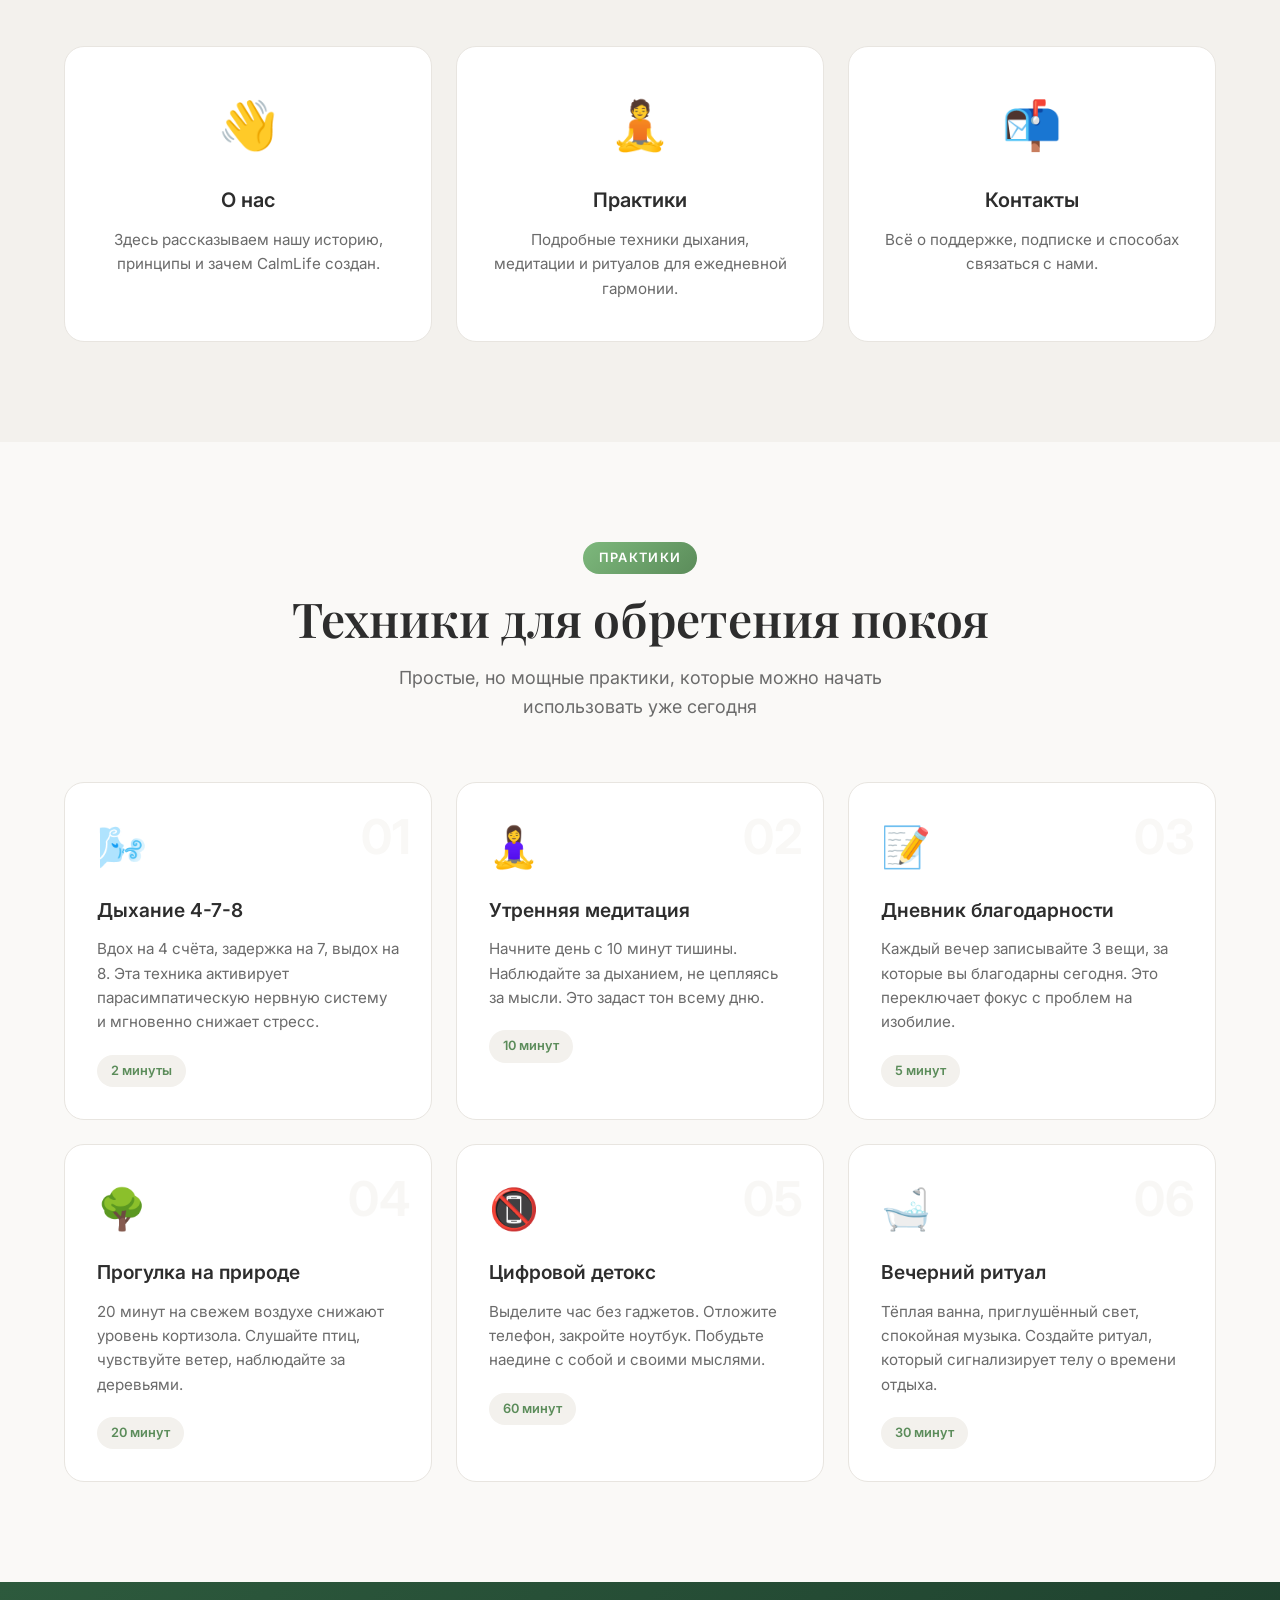
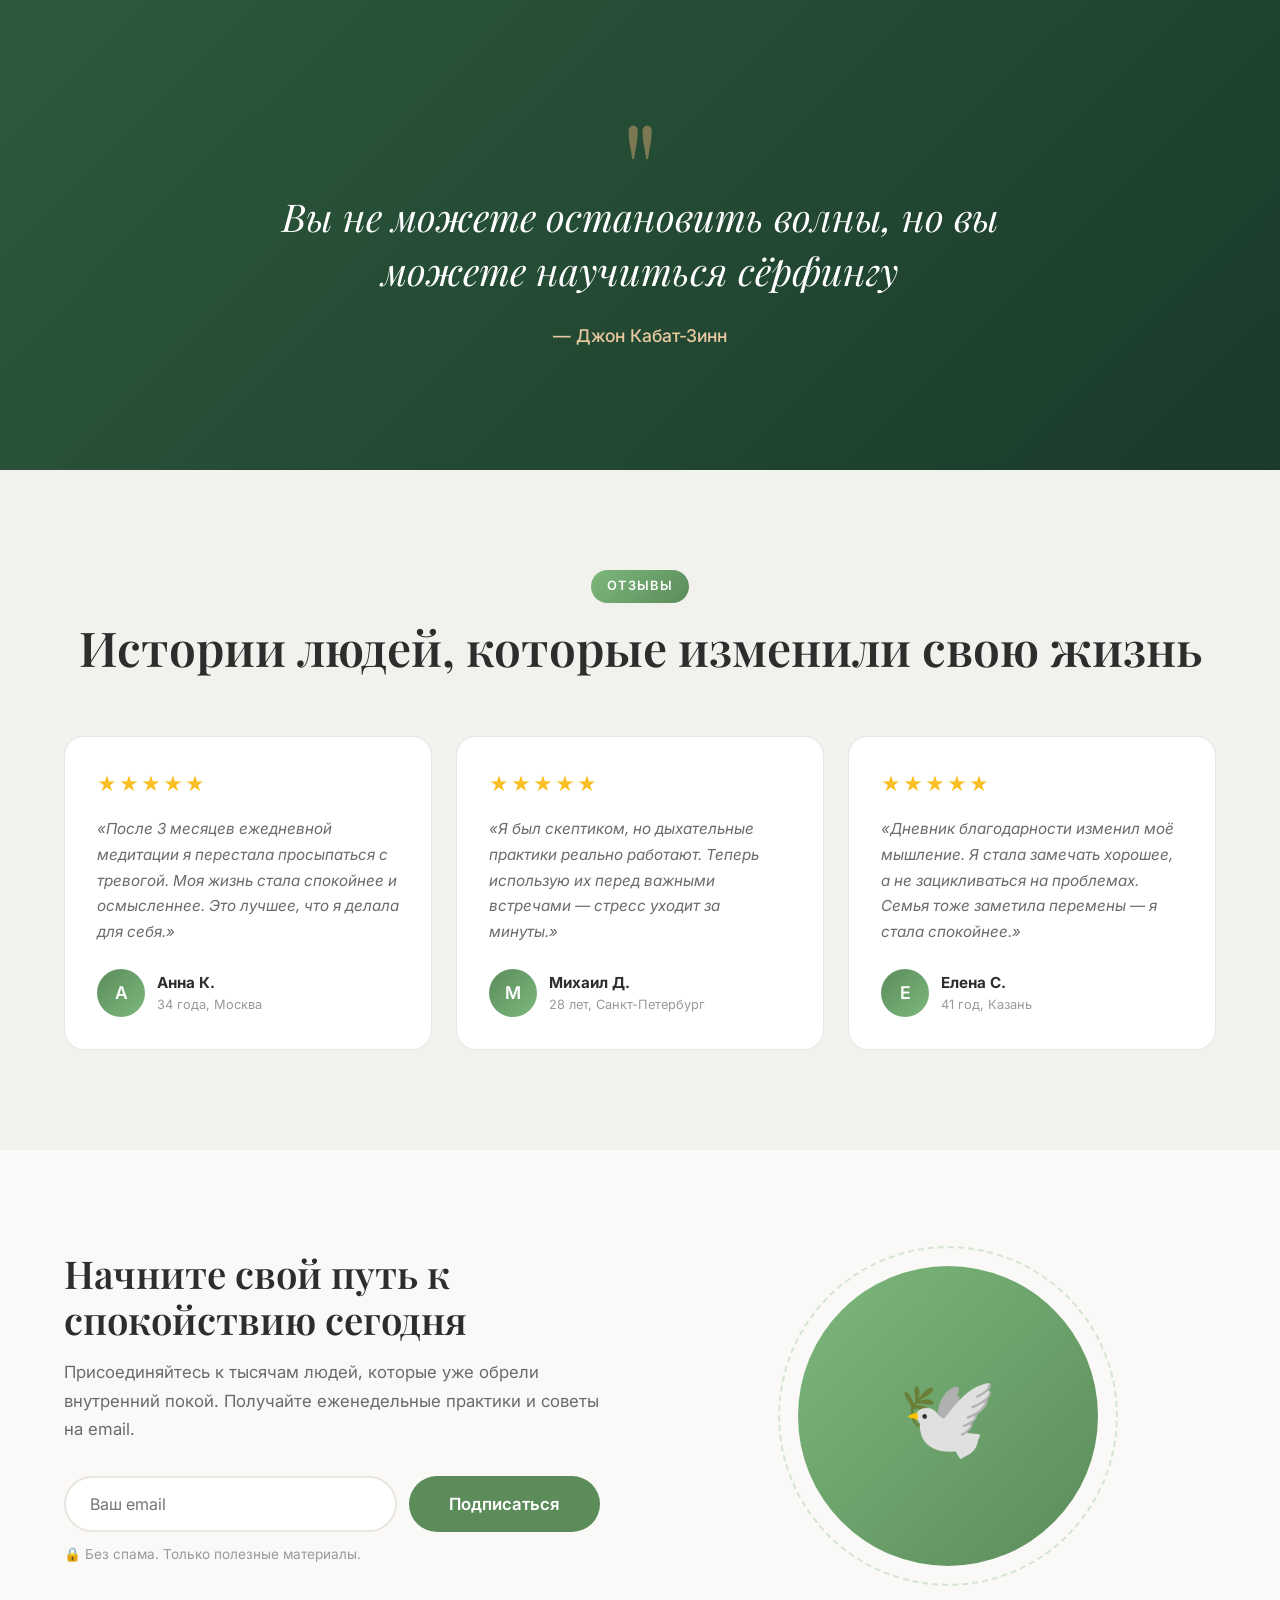
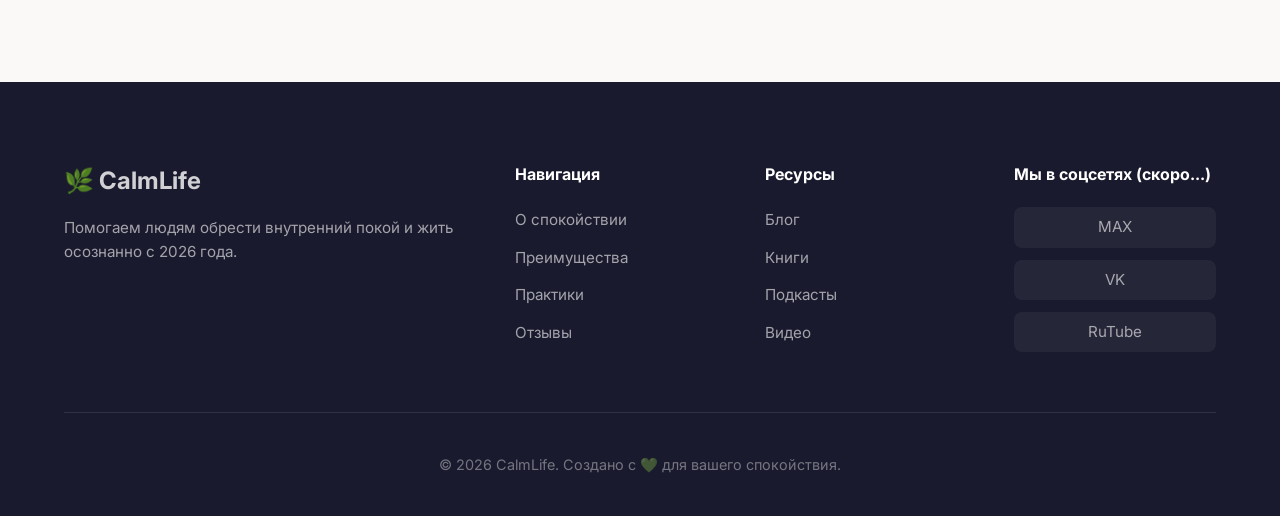
==== commit ecaac79c: "up: new pages" ====
--- a/index.html
+++ b/index.html
@@ -20,13 +20,12 @@
     </div>
     <nav class="nav">
       <div class="nav-container">
-        <a href="#" class="nav-logo">🌿 CalmLife</a>
+        <a href="index.html" class="nav-logo">🌿 CalmLife</a>
         <ul class="nav-menu">
-          <li><a href="#about">О спокойствии</a></li>
-          <li><a href="#benefits">Преимущества</a></li>
-          <li><a href="#practices">Практики</a></li>
-          <li><a href="#testimonials">Отзывы</a></li>
-          <li><a href="#contact" class="nav-cta">Начать путь</a></li>
+          <li><a href="index.html" class="active">Главная</a></li>
+          <li><a href="about.html">О нас</a></li>
+          <li><a href="practices.html">Практики</a></li>
+          <li><a href="contact.html" class="nav-cta">Контакты</a></li>
         </ul>
         <button class="nav-toggle" id="navToggle">
           <span></span>
@@ -47,8 +46,8 @@
         Научитесь управлять эмоциями, обрести внутренний покой и жить в гармонии с собой и миром
       </p>
       <div class="hero-actions">
-        <a href="#practices" class="btn btn-primary">Начать путешествие</a>
-        <a href="#about" class="btn btn-secondary">Узнать больше</a>
+        <a href="practices.html" class="btn btn-primary">Начать путешествие</a>
+        <a href="about.html" class="btn btn-secondary">Узнать больше</a>
       </div>
       <div class="hero-stats">
         <div class="hero-stat">
@@ -188,6 +187,34 @@
     </div>
   </section>
 
+  <!-- Site Overview Section -->
+  <section class="section benefits">
+    <div class="container">
+      <div class="section-header">
+        <div class="section-badge">Структура сайта</div>
+        <h2 class="section-title">Где найти полезные материалы</h2>
+        <p class="section-subtitle">CalmLife создан так, чтобы вы могли быстро перейти к нужному разделу и начать применять практики.</p>
+      </div>
+      <div class="benefits-grid">
+        <div class="benefit-card">
+          <div class="benefit-icon">👋</div>
+          <h3 class="benefit-title">О нас</h3>
+          <p class="benefit-text">Здесь рассказываем нашу историю, принципы и зачем CalmLife создан.</p>
+        </div>
+        <div class="benefit-card">
+          <div class="benefit-icon">🧘</div>
+          <h3 class="benefit-title">Практики</h3>
+          <p class="benefit-text">Подробные техники дыхания, медитации и ритуалов для ежедневной гармонии.</p>
+        </div>
+        <div class="benefit-card">
+          <div class="benefit-icon">📬</div>
+          <h3 class="benefit-title">Контакты</h3>
+          <p class="benefit-text">Всё о поддержке, подписке и способах связаться с нами.</p>
+        </div>
+      </div>
+    </div>
+  </section>
+
   <!-- Practices Section -->
   <section class="section practices" id="practices">
     <div class="container">
--- a/styles.css
+++ b/styles.css
@@ -167,10 +167,43 @@
   font-weight: 500;
   font-size: 0.95rem;
   position: relative;
-}
-
-.nav.scrolled .nav-menu a {
+  transition: var(--transition);
+  padding: 10px 16px;
+  border-radius: 100px;
+}
+
+.nav-menu a.active {
+  color: var(--color-white);
+  background: var(--color-primary);
+}
+
+.nav-menu a.active::after {
+  width: 0;
+}
+
+.nav.scrolled .nav-menu a:not(.nav-cta) {
   color: var(--color-text);
+}
+
+.nav.scrolled .nav-cta {
+  color: var(--color-text) !important;
+  background: transparent;
+  border-color: rgba(0, 0, 0, 0.12);
+}
+
+.nav.scrolled .nav-cta:hover {
+  background: rgba(0, 0, 0, 0.04);
+}
+
+.nav.scrolled .nav-menu a.active {
+  color: var(--color-white);
+  background: var(--color-primary);
+}
+
+.nav.scrolled .nav-cta.active {
+  color: var(--color-white) !important;
+  background: var(--color-primary);
+  border-color: var(--color-primary);
 }
 
 .nav-menu a::after {
@@ -190,13 +223,20 @@
 
 .nav-cta {
   padding: 10px 24px !important;
+  background: transparent;
+  border-radius: 100px;
+  color: rgba(255, 255, 255, 0.95) !important;
+  border: 1px solid rgba(255, 255, 255, 0.18);
+}
+
+.nav-cta:hover {
+  background: rgba(255, 255, 255, 0.12);
+}
+
+.nav-cta.active {
   background: var(--color-primary);
-  border-radius: 100px;
   color: var(--color-white) !important;
-}
-
-.nav-cta:hover {
-  background: var(--color-primary-dark);
+  border-color: var(--color-primary);
 }
 
 .nav-cta::after {
